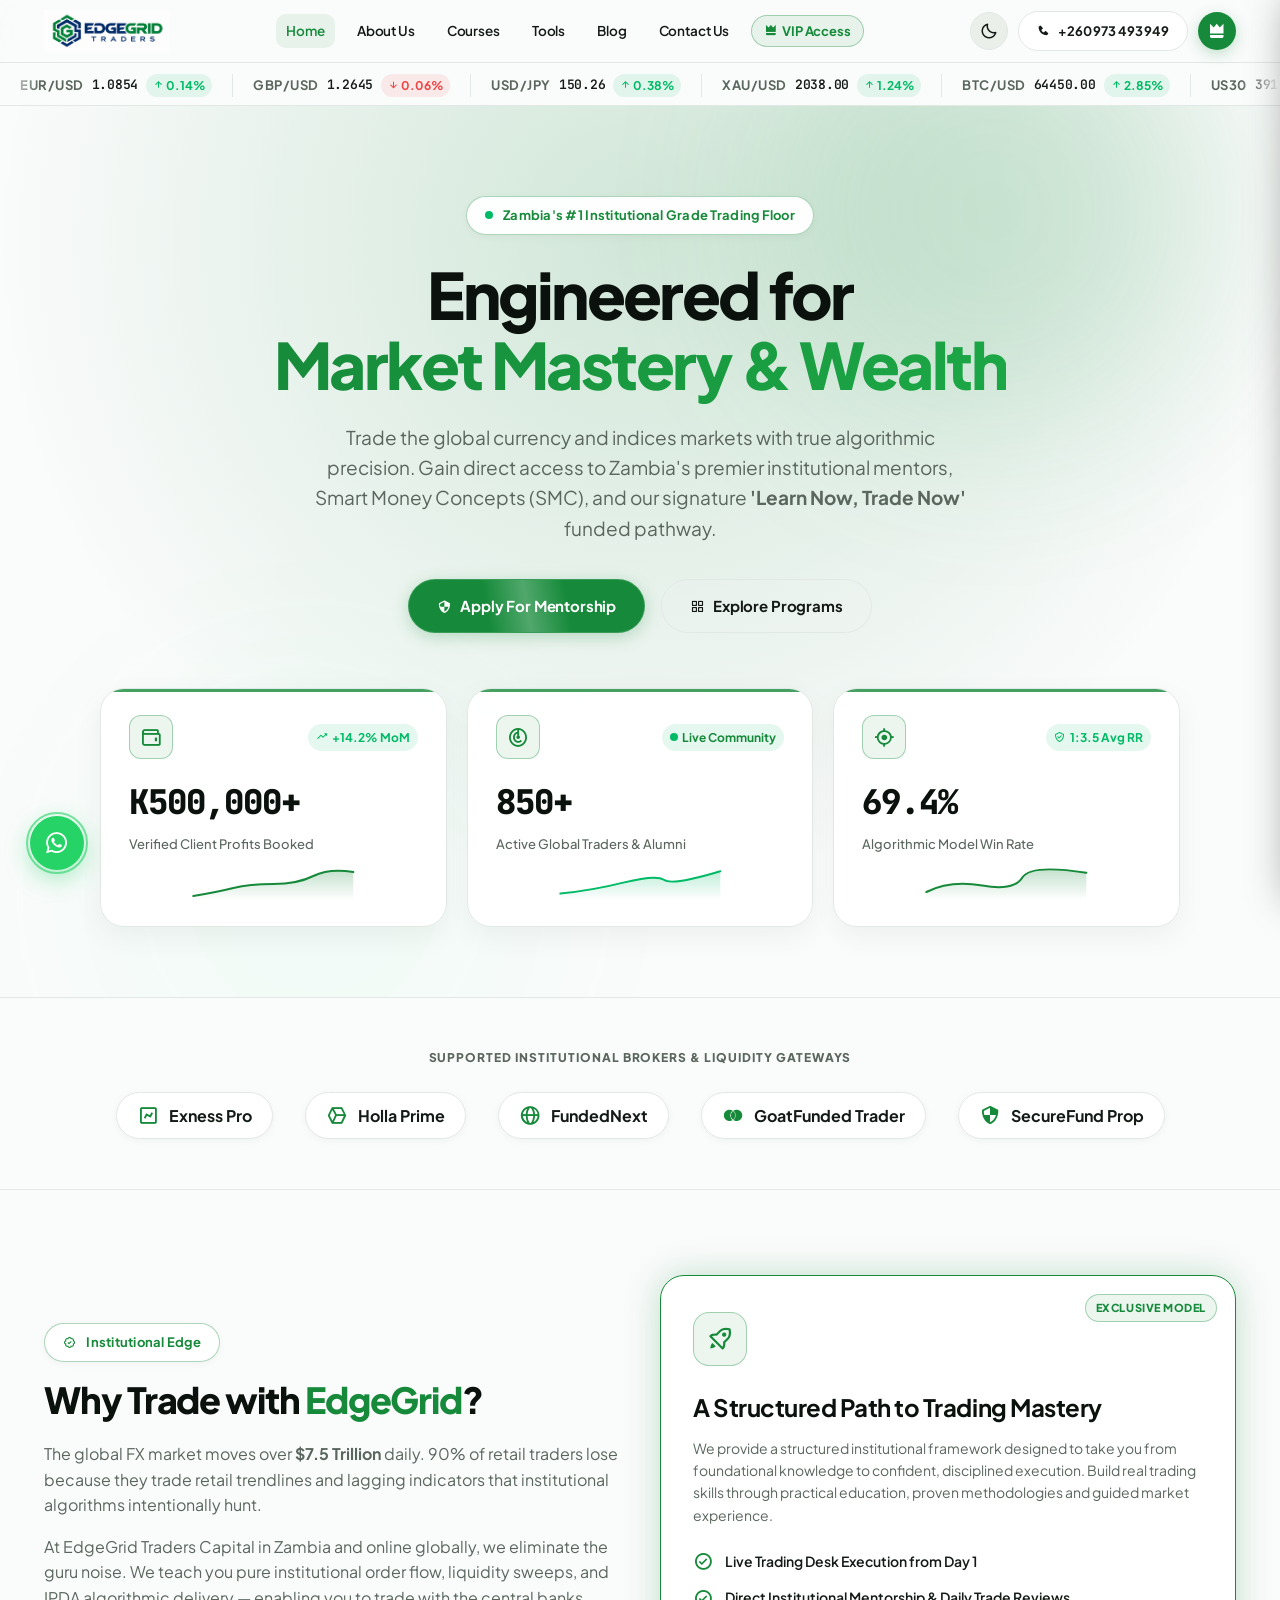
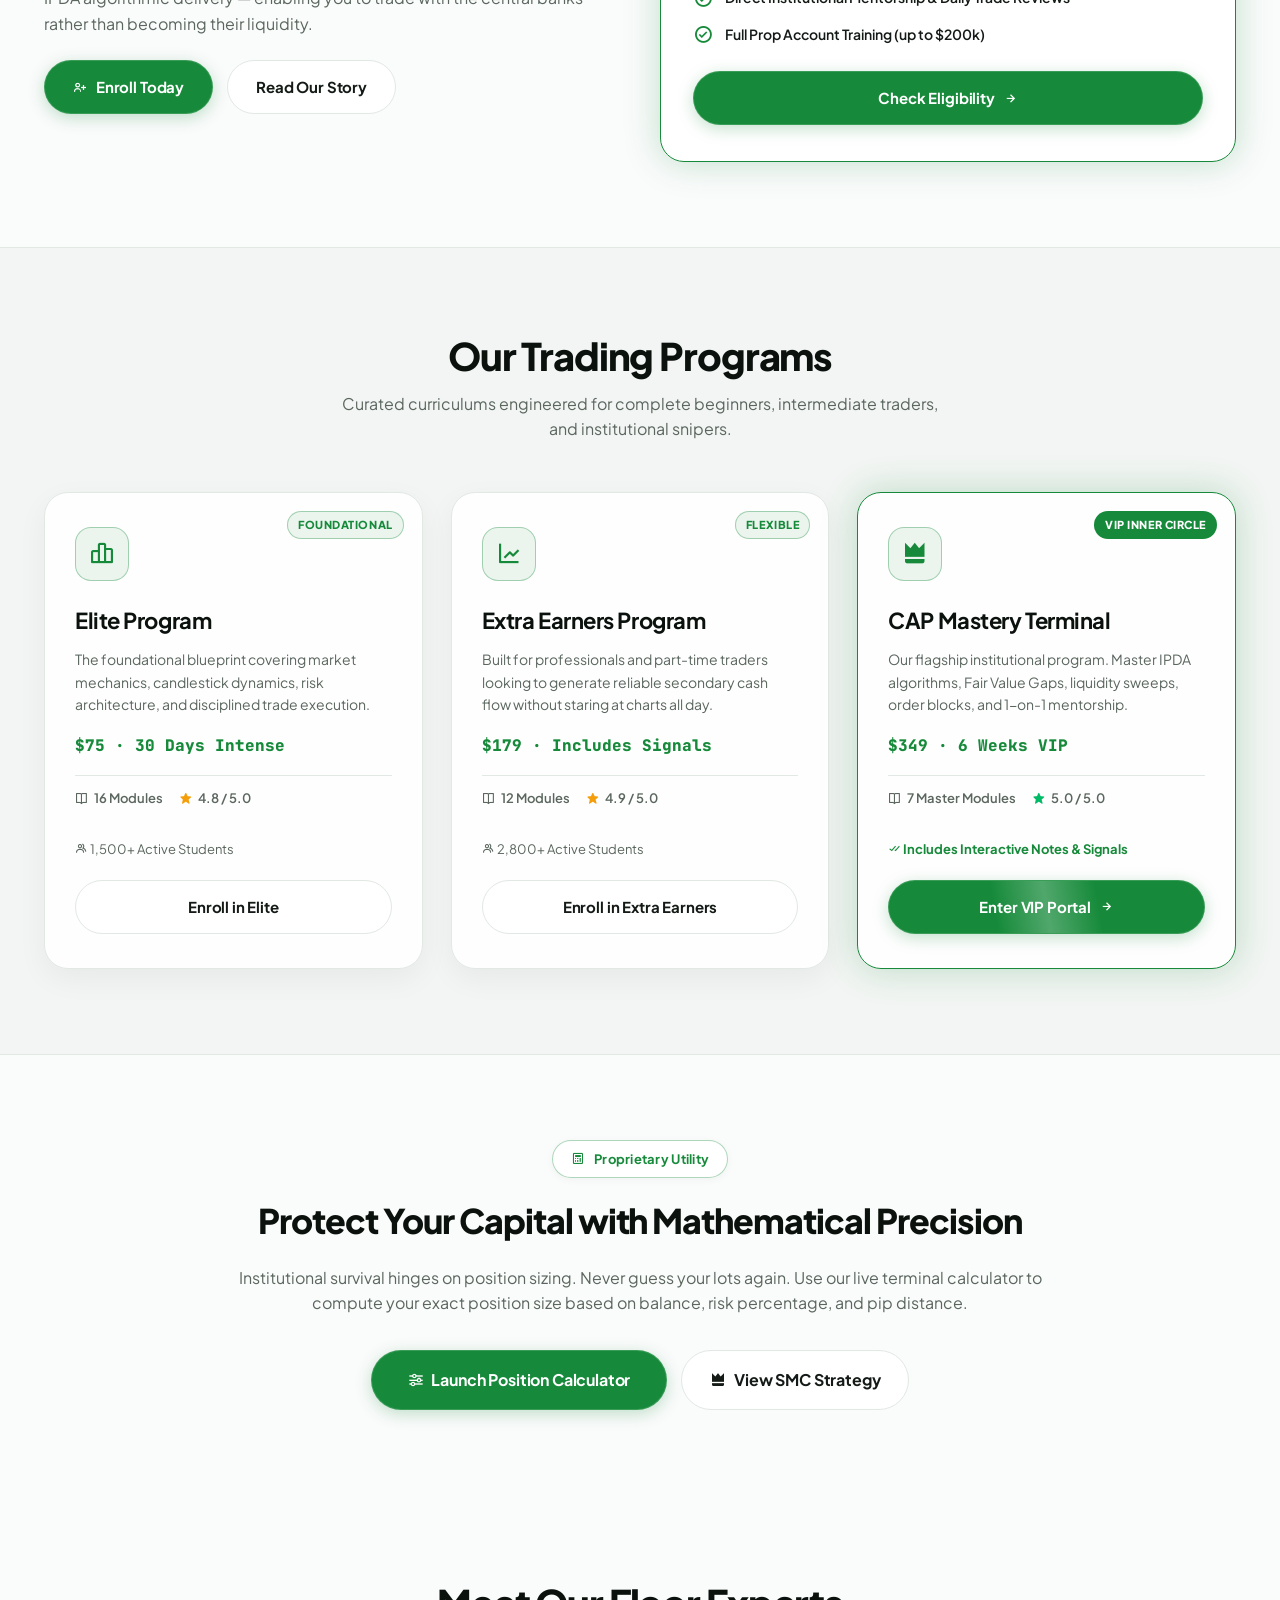
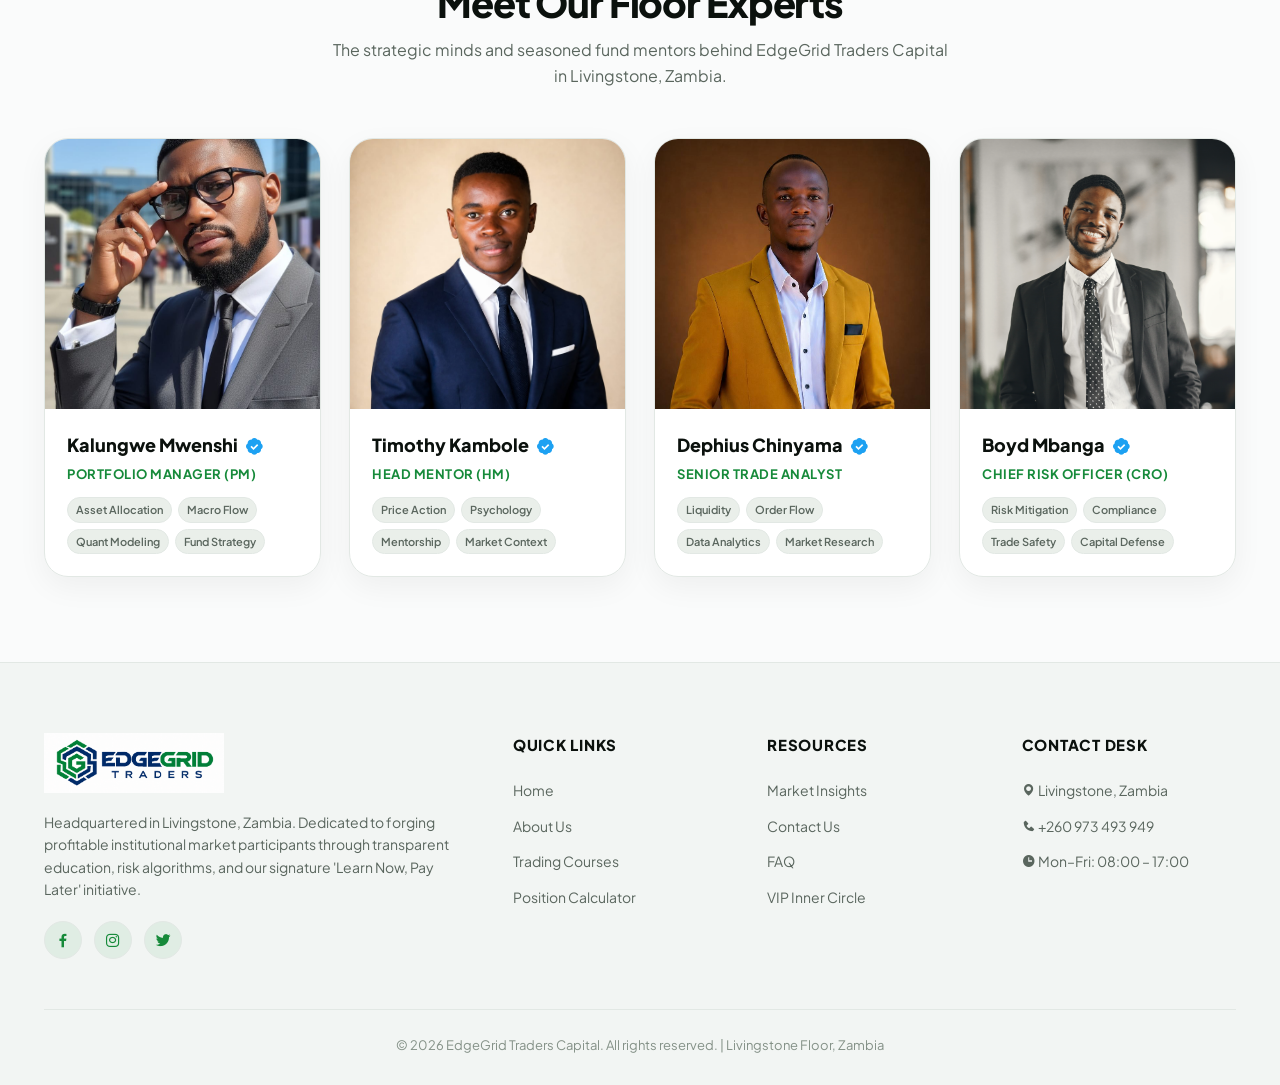
==== index.html @ 6c9494de "Add files via upload" ====
<!DOCTYPE html>
<html lang="en" data-theme="light">

<head>
    <meta charset="UTF-8">
    <meta name="viewport"
        content="width=device-width, initial-scale=1.0, maximum-scale=1.0, user-scalable=no, viewport-fit=cover">
    <meta name="theme-color" content="#ffffff">
    <meta name="apple-mobile-web-app-capable" content="yes">
    <meta name="apple-mobile-web-app-status-bar-style" content="default">
    <title>EdgeGrid Traders Capital | Institutional Trading & Education</title>
    <link rel="stylesheet" href="css/styles.css">
    <!-- Boxicons -->
    <link href='https://unpkg.com/boxicons@2.1.4/css/boxicons.min.css' rel='stylesheet'>
</head>

<body>

    <!-- App Shell Navbar -->
    <nav class="navbar">
        <div class="container">
            <a href="index.html" class="logo">
                <img src="pictures/logo.png" alt="EdgeGrid Traders Capital Logo">
            </a>

            <div class="nav-market-status hide-mobile">
                <span class="pulse-dot"></span> Live Markets Open
            </div>

            <ul class="nav-links">
                <li><a href="index.html" class="active">Home</a></li>
                <li><a href="about.html">About Us</a></li>
                <li><a href="courses.html">Courses</a></li>
                <li><a href="tools.html">Tools</a></li>
                <li><a href="blog.html">Blog</a></li>
                <li><a href="contact.html">Contact Us</a></li>
                <li><a href="VIPmembers.html" class="nav-vip-link"><i class='bx bxs-crown'></i> VIP Access</a></li>
            </ul>

            <div class="nav-right-actions">
                <div id="themeToggle" class="theme-toggle" title="Toggle Theme">
                    <i class='bx bx-moon'></i>
                </div>
                <div class="cta-contact">
                    <a href="tel:+260973493949" class="btn btn-outline" style="padding: 9px 18px; font-size: 13px;">
                        <i class='bx bxs-phone'></i> <span class="hide-mobile">+260 973 493 949</span>
                    </a>
                </div>
                <a href="VIPmembers.html" class="vip-top-btn" title="VIP Inner Circle">
                    <i class='bx bxs-crown'></i>
                </a>
                <button class="mobile-menu-trigger" aria-label="Open Navigation Menu">
                    <i class='bx bx-menu-alt-right'></i>
                </button>
            </div>
        </div>
    </nav>

    <!-- Wall Street Ticker -->
    <div class="ticker-wrap">
        <div class="ticker">
            <div class="ticker__item"><span class="ticker__symbol">EUR/USD</span><span
                    class="ticker__price mono-nums">1.0854</span><span class="ticker__change positive"><i
                        class='bx bx-up-arrow-alt'></i> 0.14%</span></div>
            <div class="ticker__item"><span class="ticker__symbol">GBP/USD</span><span
                    class="ticker__price mono-nums">1.2642</span><span class="ticker__change negative"><i
                        class='bx bx-down-arrow-alt'></i> 0.06%</span></div>
            <div class="ticker__item"><span class="ticker__symbol">USD/JPY</span><span
                    class="ticker__price mono-nums">150.28</span><span class="ticker__change positive"><i
                        class='bx bx-up-arrow-alt'></i> 0.38%</span></div>
            <div class="ticker__item"><span class="ticker__symbol">XAU/USD</span><span
                    class="ticker__price mono-nums">2038.20</span><span class="ticker__change positive"><i
                        class='bx bx-up-arrow-alt'></i> 1.24%</span></div>
            <div class="ticker__item"><span class="ticker__symbol">BTC/USD</span><span
                    class="ticker__price mono-nums">64,450</span><span class="ticker__change positive"><i
                        class='bx bx-up-arrow-alt'></i> 2.85%</span></div>
            <div class="ticker__item"><span class="ticker__symbol">US30</span><span
                    class="ticker__price mono-nums">39,120</span><span class="ticker__change negative"><i
                        class='bx bx-down-arrow-alt'></i> 0.25%</span></div>
            <div class="ticker__item"><span class="ticker__symbol">NAS100</span><span
                    class="ticker__price mono-nums">18,240</span><span class="ticker__change positive"><i
                        class='bx bx-up-arrow-alt'></i> 0.82%</span></div>
        </div>
    </div>

    <!-- Hero Section -->
    <section class="hero">
        <div class="hero-bg-elements">
            <div class="glow-orb gold"></div>
            <div class="glow-orb dark"></div>
        </div>
        <div class="container relative-z">
            <div class="hero-badge fade-up">
                <span class="pulse-dot"></span> Zambia's #1 Institutional Grade Trading Floor
            </div>
            <h1 class="fade-up delay-1">Engineered for<br><span>Market Mastery & Wealth</span></h1>
            <p class="fade-up delay-2">Trade the global currency and indices markets with true algorithmic precision.
                Gain direct access to Zambia's premier institutional mentors, Smart Money Concepts (SMC), and our
                signature <b>'Learn Now, Trade Now'</b> funded pathway.</p>
            <div class="btn-group fade-up delay-3">
                <a href="#" onclick="openEnrollModal(); return false;" class="btn btn-primary btn-glow">
                    <i class='bx bx-shield-quarter'></i> Apply For Mentorship
                </a>
                <a href="courses.html" class="btn btn-outline btn-glass">
                    <i class='bx bx-grid-alt'></i> Explore Programs
                </a>
            </div>

            <!-- Bento-Grid Stats Dashboard (App Feel) -->
            <div class="dashboard-stats fade-up delay-4">
                <!-- Stat Widget 1 -->
                <div class="stat-widget">
                    <div class="stat-header">
                        <div class="stat-icon"><i class='bx bx-wallet'></i></div>
                        <div class="stat-trend"><i class='bx bx-trending-up'></i> +14.2% MoM</div>
                    </div>
                    <h3 class="mono-nums">K500,000+</h3>
                    <p>Verified Client Profits Booked</p>
                    <!-- Mini Sparkline SVG -->
                    <div style="margin-top: 14px; height: 32px;">
                        <svg viewBox="0 0 200 40" style="width: 100%; height: 100%; overflow: visible;">
                            <path d="M 0 35 Q 30 30 50 25 T 100 20 T 150 10 T 200 5" fill="none" stroke="#168A3A"
                                stroke-width="2.5" stroke-linecap="round" />
                            <path d="M 0 35 Q 30 30 50 25 T 100 20 T 150 10 T 200 5 L 200 40 L 0 40 Z"
                                fill="url(#sparkGrad1)" opacity="0.25" />
                            <defs>
                                <linearGradient id="sparkGrad1" x1="0" y1="0" x2="0" y2="1">
                                    <stop offset="0%" stop-color="#168A3A" />
                                    <stop offset="100%" stop-color="#168A3A" stop-opacity="0" />
                                </linearGradient>
                            </defs>
                        </svg>
                    </div>
                </div>

                <!-- Stat Widget 2 -->
                <div class="stat-widget">
                    <div class="stat-header">
                        <div class="stat-icon"><i class='bx bx-radar'></i></div>
                        <div class="stat-trend" style="color: var(--primary-color);"><span class="pulse-dot"></span>
                            Live Community</div>
                    </div>
                    <h3 class="mono-nums">850+</h3>
                    <p>Active Global Traders & Alumni</p>
                    <div style="margin-top: 14px; height: 32px;">
                        <svg viewBox="0 0 200 40" style="width: 100%; height: 100%; overflow: visible;">
                            <path d="M 0 32 Q 40 28 80 18 T 130 15 T 200 4" fill="none" stroke="#00BA66"
                                stroke-width="2.5" stroke-linecap="round" />
                            <path d="M 0 32 Q 40 28 80 18 T 130 15 T 200 4 L 200 40 L 0 40 Z" fill="url(#sparkGrad2)"
                                opacity="0.25" />
                            <defs>
                                <linearGradient id="sparkGrad2" x1="0" y1="0" x2="0" y2="1">
                                    <stop offset="0%" stop-color="#00BA66" />
                                    <stop offset="100%" stop-color="#00BA66" stop-opacity="0" />
                                </linearGradient>
                            </defs>
                        </svg>
                    </div>
                </div>

                <!-- Stat Widget 3 -->
                <div class="stat-widget">
                    <div class="stat-header">
                        <div class="stat-icon"><i class='bx bx-target-lock'></i></div>
                        <div class="stat-trend"><i class='bx bx-check-shield'></i> 1:3.5 Avg RR</div>
                    </div>
                    <h3 class="mono-nums">69.4%</h3>
                    <p>Algorithmic Model Win Rate</p>
                    <div style="margin-top: 14px; height: 32px;">
                        <svg viewBox="0 0 200 40" style="width: 100%; height: 100%; overflow: visible;">
                            <path d="M 0 30 Q 30 15 70 22 T 120 12 T 200 6" fill="none" stroke="#168A3A"
                                stroke-width="2.5" stroke-linecap="round" />
                            <path d="M 0 30 Q 30 15 70 22 T 120 12 T 200 6 L 200 40 L 0 40 Z" fill="url(#sparkGrad1)"
                                opacity="0.25" />
                        </svg>
                    </div>
                </div>
            </div>
        </div>
    </section>

    <!-- Trusted Brokers & Ecosystem Strip -->
    <section
        style="padding: 50px 0; background: var(--bg-main); border-top: 1px solid var(--border-color); border-bottom: 1px solid var(--border-color);">
        <div class="container" style="text-align: center;">
            <div
                style="font-size: 12px; font-weight: 800; color: var(--text-light); text-transform: uppercase; letter-spacing: 0.08em; margin-bottom: 24px;">
                Supported Institutional Brokers & Liquidity Gateways
            </div>
            <div style="display: flex; justify-content: center; align-items: center; gap: 32px; flex-wrap: wrap;">
                <div
                    style="display: flex; align-items: center; gap: 10px; font-size: 16px; font-weight: 700; color: var(--text-main); background: var(--card-bg); padding: 10px 20px; border-radius: var(--radius-pill); border: 1px solid var(--border-color); box-shadow: var(--shadow-sm);">
                    <i class='bx bx-chart' style="font-size: 22px; color: var(--primary-color);"></i> Exness Pro
                </div>
                <div
                    style="display: flex; align-items: center; gap: 10px; font-size: 16px; font-weight: 700; color: var(--text-main); background: var(--card-bg); padding: 10px 20px; border-radius: var(--radius-pill); border: 1px solid var(--border-color); box-shadow: var(--shadow-sm);">
                    <i class='bx bx-cube-alt' style="font-size: 22px; color: var(--primary-color);"></i> Holla Prime
                </div>
                <div
                    style="display: flex; align-items: center; gap: 10px; font-size: 16px; font-weight: 700; color: var(--text-main); background: var(--card-bg); padding: 10px 20px; border-radius: var(--radius-pill); border: 1px solid var(--border-color); box-shadow: var(--shadow-sm);">
                    <i class='bx bx-globe' style="font-size: 22px; color: var(--primary-color);"></i> FundedNext
                </div>
                <div
                    style="display: flex; align-items: center; gap: 10px; font-size: 16px; font-weight: 700; color: var(--text-main); background: var(--card-bg); padding: 10px 20px; border-radius: var(--radius-pill); border: 1px solid var(--border-color); box-shadow: var(--shadow-sm);">
                    <i class='bx bxl-mastercard' style="font-size: 22px; color: var(--primary-color);"></i> GoatFunded
                    Trader
                </div>
                <div
                    style="display: flex; align-items: center; gap: 10px; font-size: 16px; font-weight: 700; color: var(--text-main); background: var(--card-bg); padding: 10px 20px; border-radius: var(--radius-pill); border: 1px solid var(--border-color); box-shadow: var(--shadow-sm);">
                    <i class='bx bx-shield-quarter' style="font-size: 22px; color: var(--primary-color);"></i>
                    SecureFund Prop
                </div>
            </div>
        </div>
    </section>

    <!-- Value Proposition Section -->
    <section style="padding: 85px 0; background: var(--bg-main);">
        <div class="container"
            style="display: grid; grid-template-columns: repeat(auto-fit, minmax(320px, 1fr)); gap: 40px; align-items: center;">
            <div>
                <div class="hero-badge" style="margin-bottom: 16px;">
                    <i class='bx bx-badge-check'></i> Institutional Edge
                </div>
                <h2
                    style="font-size: 36px; font-weight: 800; color: var(--secondary-color); margin-bottom: 20px; letter-spacing: -0.03em; line-height: 1.2;">
                    Why Trade with <span style="color: var(--primary-color);">EdgeGrid</span>?
                </h2>
                <p style="color: var(--text-light); margin-bottom: 16px; font-size: 16px;">
                    The global FX market moves over <b>$7.5 Trillion</b> daily. 90% of retail traders lose because they
                    trade retail trendlines and lagging indicators that institutional algorithms intentionally hunt.
                </p>
                <p style="color: var(--text-light); margin-bottom: 24px; font-size: 16px;">
                    At EdgeGrid Traders Capital in Zambia and online globally, we eliminate the guru noise. We
                    teach you pure institutional order flow, liquidity sweeps, and IPDA algorithmic delivery — enabling
                    you to trade with the central banks rather than becoming their liquidity.
                </p>
                <div style="display: flex; gap: 14px; flex-wrap: wrap;">
                    <a href="#" onclick="openEnrollModal(); return false;" class="btn btn-primary">
                        <i class='bx bx-user-plus'></i> Enroll Today
                    </a>
                    <a href="about.html" class="btn btn-outline">
                        Read Our Story
                    </a>
                </div>
            </div>

            <!-- Card: Learn Now Pay Later -->
            <div class="card featured" style="padding: 36px 32px;">
                <div class="card-badge-top">Exclusive Model</div>
                <div class="card-icon"><i class='bx bx-rocket'></i></div>
                <h3 style="font-size: 24px;">A Structured Path to Trading Mastery</h3>
                <p style="margin-bottom: 24px;">
                    We provide a structured institutional framework designed to take you from foundational knowledge to
                    confident, disciplined execution. Build real trading skills through practical education, proven
                    methodologies and guided market experience.
                </p>
                <div style="display: flex; flex-direction: column; gap: 14px; margin-bottom: 26px;">
                    <div style="display: flex; align-items: center; gap: 12px; font-weight: 600; font-size: 14px;">
                        <i class='bx bx-check-circle' style="color: var(--primary-color); font-size: 20px;"></i>
                        <span>Live Trading Desk Execution from Day 1</span>
                    </div>
                    <div style="display: flex; align-items: center; gap: 12px; font-weight: 600; font-size: 14px;">
                        <i class='bx bx-check-circle' style="color: var(--primary-color); font-size: 20px;"></i>
                        <span>Direct Institutional Mentorship & Daily Trade Reviews</span>
                    </div>
                    <div style="display: flex; align-items: center; gap: 12px; font-weight: 600; font-size: 14px;">
                        <i class='bx bx-check-circle' style="color: var(--primary-color); font-size: 20px;"></i>
                        <span>Full Prop Account Training (up to $200k)</span>
                    </div>
                </div>
                <a href="#" onclick="openEnrollModal('Learn Now Pay Later'); return false;" class="btn btn-primary"
                    style="width: 100%;">
                    Check Eligibility <i class='bx bx-right-arrow-alt'></i>
                </a>
            </div>
        </div>
    </section>

    <!-- Top Trading Programs Section -->
    <section class="courses-section">
        <div class="container">
            <div class="section-title">
                <h2>Our Trading Programs</h2>
                <p>Curated curriculums engineered for complete beginners, intermediate traders, and institutional
                    snipers.</p>
            </div>

            <div class="course-grid">
                <!-- Course 1 -->
                <div class="card">
                    <div class="card-badge-top">Foundational</div>
                    <div class="card-icon"><i class='bx bx-bar-chart-alt-2'></i></div>
                    <h3>Elite Program</h3>
                    <p>The foundational blueprint covering market mechanics, candlestick dynamics, risk architecture,
                        and disciplined trade execution.</p>
                    <div class="course-price">$75 · 30 Days Intense</div>
                    <div class="card-meta">
                        <span><i class='bx bx-book-open'></i> 16 Modules</span>
                        <span><i class='bx bxs-star' style="color: #F59E0B;"></i> 4.8 / 5.0</span>
                    </div>
                    <div style="font-size: 13px; color: var(--text-light); margin-bottom: 20px;">
                        <i class='bx bx-group'></i> 1,500+ Active Students
                    </div>
                    <a href="#" onclick="openEnrollModal('Elite Program'); return false;" class="btn btn-outline"
                        style="width: 100%;">
                        Enroll in Elite
                    </a>
                </div>

                <!-- Course 2 -->
                <div class="card">
                    <div class="card-badge-top">Flexible</div>
                    <div class="card-icon"><i class='bx bx-line-chart'></i></div>
                    <h3>Extra Earners Program</h3>
                    <p>Built for professionals and part-time traders looking to generate reliable secondary cash flow
                        without staring at charts all day.</p>
                    <div class="course-price">$179 · Includes Signals</div>
                    <div class="card-meta">
                        <span><i class='bx bx-book-open'></i> 12 Modules</span>
                        <span><i class='bx bxs-star' style="color: #F59E0B;"></i> 4.9 / 5.0</span>
                    </div>
                    <div style="font-size: 13px; color: var(--text-light); margin-bottom: 20px;">
                        <i class='bx bx-group'></i> 2,800+ Active Students
                    </div>
                    <a href="#" onclick="openEnrollModal('Extra Earners'); return false;" class="btn btn-outline"
                        style="width: 100%;">
                        Enroll in Extra Earners
                    </a>
                </div>

                <!-- Course 3 (VIP Flagship) -->
                <div class="card featured">
                    <div class="card-badge-top" style="background: var(--primary-color); color: #fff;">VIP Inner Circle
                    </div>
                    <div class="card-icon"><i class='bx bxs-crown'></i></div>
                    <h3>CAP Mastery Terminal</h3>
                    <p>Our flagship institutional program. Master IPDA algorithms, Fair Value Gaps, liquidity sweeps,
                        order blocks, and 1-on-1 mentorship.</p>
                    <div class="course-price">$349 · 6 Weeks VIP</div>
                    <div class="card-meta">
                        <span><i class='bx bx-book-open'></i> 7 Master Modules</span>
                        <span><i class='bx bxs-star' style="color: #00BA66;"></i> 5.0 / 5.0</span>
                    </div>
                    <div style="font-size: 13px; color: var(--primary-color); font-weight: 700; margin-bottom: 20px;">
                        <i class='bx bx-check-double'></i> Includes Interactive Notes & Signals
                    </div>
                    <a href="VIPmembers.html" class="btn btn-primary btn-glow" style="width: 100%;">
                        Enter VIP Portal <i class='bx bx-right-arrow-alt'></i>
                    </a>
                </div>
            </div>
        </div>
    </section>

    <!-- Interactive Terminal Teaser -->
    <section style="padding: 85px 0; background: var(--bg-main);">
        <div class="container" style="max-width: 900px; text-align: center;">
            <div class="hero-badge" style="margin-bottom: 16px;">
                <i class='bx bx-calculator'></i> Proprietary Utility
            </div>
            <h2
                style="font-size: 34px; font-weight: 800; color: var(--secondary-color); margin-bottom: 16px; letter-spacing: -0.03em;">
                Protect Your Capital with Mathematical Precision
            </h2>
            <p style="color: var(--text-light); font-size: 16px; margin-bottom: 34px;">
                Institutional survival hinges on position sizing. Never guess your lots again. Use our live terminal
                calculator to compute your exact position size based on balance, risk percentage, and pip distance.
            </p>
            <div style="display: flex; justify-content: center; gap: 14px; flex-wrap: wrap;">
                <a href="tools.html" class="btn btn-primary" style="padding: 16px 36px; font-size: 16px;">
                    <i class='bx bx-slider-alt'></i> Launch Position Calculator
                </a>
                <a href="VIPmembers.html" class="btn btn-outline" style="padding: 16px 28px; font-size: 16px;">
                    <i class='bx bxs-crown'></i> View SMC Strategy
                </a>
            </div>
        </div>
    </section>

    <!-- Institutional Trading Desk Team -->
    <section class="team-section">
        <div class="container">
            <div class="section-title">
                <h2>Meet Our Floor Experts</h2>
                <p>The strategic minds and seasoned fund mentors behind EdgeGrid Traders Capital in Livingstone, Zambia.
                </p>
            </div>
            <div class="team-grid">
                <!-- Member 1 -->
                <div class="team-card">
                    <div class="team-image">
                        <img src="pictures/me.jpeg" alt="Kalungwe Mwenshi">
                    </div>
                    <div class="team-info">
                        <h3>Kalungwe Mwenshi <i class='bx bxs-badge-check'
                                style='color: #1DA1F2; font-size: 20px; margin-left: 6px;'
                                title="Verified Desk Expert"></i></h3>
                        <p class="designation">Portfolio Manager (PM)</p>
                        <div class="expertise-tags">
                            <span>Asset Allocation</span>
                            <span>Macro Flow</span>
                            <span>Quant Modeling</span>
                            <span>Fund Strategy</span>
                        </div>
                    </div>
                </div>

                <!-- Member 2 -->
                <div class="team-card">
                    <div class="team-image">
                        <img src="pictures/tim.jpeg" alt="Timothy Kambole">
                    </div>
                    <div class="team-info">
                        <h3>Timothy Kambole <i class='bx bxs-badge-check'
                                style='color: #1DA1F2; font-size: 20px; margin-left: 6px;'
                                title="Verified Desk Expert"></i></h3>
                        <p class="designation">Head Mentor (HM)</p>
                        <div class="expertise-tags">
                            <span>Price Action</span>
                            <span>Psychology</span>
                            <span>Mentorship</span>
                            <span>Market Context</span>
                        </div>
                    </div>
                </div>

                <!-- Member 3 -->
                <div class="team-card">
                    <div class="team-image">
                        <img src="pictures/de.jpeg" alt="Dephius Chinyama">
                    </div>
                    <div class="team-info">
                        <h3>Dephius Chinyama <i class='bx bxs-badge-check'
                                style='color: #1DA1F2; font-size: 20px; margin-left: 6px;'
                                title="Verified Desk Expert"></i></h3>
                        <p class="designation">Senior Trade Analyst</p>
                        <div class="expertise-tags">
                            <span>Liquidity</span>
                            <span>Order Flow</span>
                            <span>Data Analytics</span>
                            <span>Market Research</span>
                        </div>
                    </div>
                </div>

                <!-- Member 4 -->
                <div class="team-card">
                    <div class="team-image">
                        <img src="pictures/nu.png" alt="Boyd Mbanga">
                    </div>
                    <div class="team-info">
                        <h3>Boyd Mbanga <i class='bx bxs-badge-check'
                                style='color: #1DA1F2; font-size: 20px; margin-left: 6px;'
                                title="Verified Desk Expert"></i></h3>
                        <p class="designation">Chief Risk Officer (CRO)</p>
                        <div class="expertise-tags">
                            <span>Risk Mitigation</span>
                            <span>Compliance</span>
                            <span>Trade Safety</span>
                            <span>Capital Defense</span>
                        </div>
                    </div>
                </div>
            </div>
        </div>
    </section>

    <!-- Footer -->
    <footer>
        <div class="container">
            <div class="footer-grid">
                <div class="footer-col">
                    <img src="pictures/logo.png" alt="EdgeGrid Traders Logo" style="height: 60px; margin-bottom: 18px;">
                    <p style="font-size: 14px; line-height: 1.6; color: var(--text-light); margin-bottom: 20px;">
                        Headquartered in Livingstone, Zambia. Dedicated to forging profitable institutional market
                        participants through transparent education, risk algorithms, and our signature 'Learn Now, Pay
                        Later' initiative.
                    </p>
                    <div style="display: flex; gap: 12px;">
                        <a href="#"
                            style="background: var(--primary-light); color: var(--primary-color); display: flex; width: 38px; height: 38px; border-radius: 50%; align-items: center; justify-content: center; font-size: 18px; border: 1px solid var(--border-color);"><i
                                class='bx bxl-facebook'></i></a>
                        <a href="#"
                            style="background: var(--primary-light); color: var(--primary-color); display: flex; width: 38px; height: 38px; border-radius: 50%; align-items: center; justify-content: center; font-size: 18px; border: 1px solid var(--border-color);"><i
                                class='bx bxl-instagram'></i></a>
                        <a href="#"
                            style="background: var(--primary-light); color: var(--primary-color); display: flex; width: 38px; height: 38px; border-radius: 50%; align-items: center; justify-content: center; font-size: 18px; border: 1px solid var(--border-color);"><i
                                class='bx bxl-twitter'></i></a>
                    </div>
                </div>
                <div class="footer-col">
                    <h4>Quick Links</h4>
                    <ul>
                        <li><a href="index.html">Home</a></li>
                        <li><a href="about.html">About Us</a></li>
                        <li><a href="courses.html">Trading Courses</a></li>
                        <li><a href="tools.html">Position Calculator</a></li>
                    </ul>
                </div>
                <div class="footer-col">
                    <h4>Resources</h4>
                    <ul>
                        <li><a href="blog.html">Market Insights</a></li>
                        <li><a href="contact.html">Contact Us</a></li>
                        <li><a href="faq.html">FAQ</a></li>
                        <li><a href="VIPmembers.html">VIP Inner Circle</a></li>
                    </ul>
                </div>
                <div class="footer-col">
                    <h4>Contact Desk</h4>
                    <ul>
                        <li><span style="color: var(--text-light); font-size: 14px;"><i class='bx bxs-map'></i>
                                Livingstone, Zambia</span></li>
                        <li><span style="color: var(--text-light); font-size: 14px;"><i class='bx bxs-phone'></i> +260
                                973 493 949</span></li>
                        <li><span style="color: var(--text-light); font-size: 14px;"><i class='bx bxs-time'></i>
                                Mon–Fri: 08:00 – 17:00</span></li>
                    </ul>
                </div>
            </div>
            <div class="footer-bottom">
                &copy; <span id="year"></span> EdgeGrid Traders Capital. All rights reserved. | Livingstone Floor,
                Zambia
            </div>
        </div>
    </footer>

    <!-- Mobile Slide-Out App Drawer -->
    <div class="drawer-overlay"></div>
    <div class="mobile-app-drawer">
        <div class="drawer-header">
            <div style="display: flex; align-items: center; gap: 10px;">
                <img src="pictures/logo.png" alt="EdgeGrid Logo" style="height: 36px;">
            </div>
            <div class="drawer-close"><i class='bx bx-x'></i></div>
        </div>
        <div style="padding: 16px 20px 0 20px;">
            <div
                style="background: var(--bg-gray); padding: 12px 14px; border-radius: 12px; display: flex; align-items: center; justify-content: space-between; border: 1px solid var(--border-color);">
                <div>
                    <div
                        style="font-size: 11px; font-weight: 700; color: var(--text-light); text-transform: uppercase;">
                        Trading Floor</div>
                    <div style="font-size: 13px; font-weight: 800; color: var(--secondary-color);">Livingstone HQ • Pro
                    </div>
                </div>
                <span class="nav-market-status" style="font-size: 10px; padding: 2px 8px;"><span
                        class="pulse-dot"></span> Live</span>
            </div>
        </div>
        <div class="drawer-menu-list">
            <a href="index.html" class="drawer-item active">
                <div class="drawer-item-left"><i class='bx bxs-home-alt-2'></i> <span>Home</span></div>
                <i class='bx bx-chevron-right' style="color: var(--text-light); font-size: 16px;"></i>
            </a>
            <a href="courses.html#free-beginner-class" class="drawer-item"
                style="background: var(--primary-light); border: 1px solid var(--border-glow); border-radius: 12px; margin: 4px 0;">
                <div class="drawer-item-left"><i class='bx bxs-gift' style="color: var(--primary-color);"></i> <span
                        style="color: var(--primary-color); font-weight: 700;">Free Beginner Class</span></div>
                <span
                    style="font-size: 10px; font-weight: 800; background: var(--primary-color); color: #fff; padding: 2px 8px; border-radius: 9999px;">FREE
                    (3 Modules)</span>
            </a>
            <a href="courses.html" class="drawer-item">
                <div class="drawer-item-left"><i class='bx bxs-graduation'></i> <span>Courses & Programs</span></div>
                <span
                    style="font-size: 10px; font-weight: 800; background: var(--primary-light); color: var(--primary-color); padding: 2px 6px; border-radius: 9999px;">3
                    Active</span>
            </a>
            <a href="tools.html" class="drawer-item">
                <div class="drawer-item-left"><i class='bx bxs-calculator'></i> <span>Position Calculator</span></div>
                <i class='bx bx-chevron-right' style="color: var(--text-light); font-size: 16px;"></i>
            </a>
            <a href="VIPmembers.html" class="drawer-item" style="color: var(--primary-color); font-weight: 700;">
                <div class="drawer-item-left"><i class='bx bxs-crown'></i> <span>VIP Inner Circle</span></div>
                <span
                    style="font-size: 10px; font-weight: 800; background: var(--primary-color); color: #fff; padding: 2px 6px; border-radius: 9999px;">PRO</span>
            </a>
            <a href="about.html" class="drawer-item">
                <div class="drawer-item-left"><i class='bx bxs-info-circle'></i> <span>About Us</span></div>
                <i class='bx bx-chevron-right' style="color: var(--text-light); font-size: 16px;"></i>
            </a>
            <a href="blog.html" class="drawer-item">
                <div class="drawer-item-left"><i class='bx bxs-news'></i> <span>Market Blog</span></div>
                <i class='bx bx-chevron-right' style="color: var(--text-light); font-size: 16px;"></i>
            </a>
            <a href="faq.html" class="drawer-item">
                <div class="drawer-item-left"><i class='bx bxs-help-circle'></i> <span>FAQ</span></div>
                <i class='bx bx-chevron-right' style="color: var(--text-light); font-size: 16px;"></i>
            </a>
            <a href="contact.html" class="drawer-item">
                <div class="drawer-item-left"><i class='bx bxs-envelope'></i> <span>Contact Desk</span></div>
                <i class='bx bx-chevron-right' style="color: var(--text-light); font-size: 16px;"></i>
            </a>
        </div>
        <div class="drawer-footer">
            <button onclick="openEnrollModal(); closeMobileDrawer();" class="btn btn-primary"
                style="width: 100%; margin-bottom: 12px; font-size: 14px;">
                <i class='bx bx-edit'></i> Enroll Today
            </button>
            <a href="tel:+260973493949" class="btn btn-outline" style="width: 100%; font-size: 14px; display: flex;">
                <i class='bx bxs-phone'></i> Call Trading Desk
            </a>
        </div>
    </div>

    <!-- Mobile Bottom Navigation (Native App Feel) -->
    <div class="mobile-bottom-nav">
        <a href="index.html" class="active">
            <i class='bx bxs-home-alt-2'></i>
            <span>Home</span>
        </a>
        <a href="courses.html">
            <i class='bx bxs-graduation'></i>
            <span>Courses</span>
        </a>
        <a href="tools.html">
            <i class='bx bxs-calculator'></i>
            <span>Tools</span>
        </a>
        <a href="VIPmembers.html" class="vip-nav-tab">
            <i class='bx bxs-crown'></i>
            <span>VIP</span>
        </a>
        <a href="contact.html">
            <i class='bx bxs-chat'></i>
            <span>Contact</span>
        </a>
    </div>

    <!-- WhatsApp Floating Concierge -->
    <div class="whatsapp-container">
        <div id="waPopup" class="wa-popup">
            <div class="wa-header">
                <div style="display: flex; align-items: center; gap: 8px;">
                    <i class='bx bxl-whatsapp' style="font-size: 22px;"></i>
                    <h4 style="margin: 0; font-size: 14px;">EdgeGrid Concierge</h4>
                </div>
                <i class='bx bx-x' style="font-size: 20px; cursor: pointer;" onclick="toggleWAPopup()"></i>
            </div>
            <div class="wa-body">
                <div class="wa-message-received">
                    Welcome to EdgeGrid Traders Capital. How may our floor analysts assist your trading journey today?
                </div>
            </div>
            <div class="wa-footer">
                <input type="text" id="waMessageInput" placeholder="Type a message..."
                    onkeypress="if(event.key === 'Enter') sendWAMessage()">
                <button onclick="sendWAMessage()" aria-label="Send WhatsApp message"><i
                        class='bx bxs-send'></i></button>
            </div>
        </div>
        <div class="whatsapp-float" onclick="toggleWAPopup()" title="Chat on WhatsApp">
            <div class="wa-waves"></div>
            <i class='bx bxl-whatsapp'></i>
        </div>
    </div>

    <!-- Enrollment Bottom Sheet Modal -->
    <div id="enrollModal" class="enroll-modal">
        <div class="enroll-modal-content">
            <div class="enroll-modal-header">
                <h3>Start Your Trading Journey</h3>
                <i class='bx bx-x' onclick="closeEnrollModal()"></i>
            </div>
            <div class="enroll-modal-body">
                <div class="form-group">
                    <label>Full Name</label>
                    <input type="text" id="enrolName" placeholder="e.g. Kalungwe Mwenshi">
                </div>
                <div class="form-group">
                    <label>Country / City</label>
                    <input type="text" id="enrolCountry" placeholder="e.g. Zambia, Livingstone">
                </div>
                <div class="form-group">
                    <label>Trading Experience</label>
                    <select id="enrolExperience">
                        <option value="Complete Beginner">Complete Beginner</option>
                        <option value="Less than 1 year">Less than 1 year</option>
                        <option value="1-3 years">1-3 years</option>
                        <option value="3+ years (Funded Seeker)">3+ years (Funded Seeker)</option>
                    </select>
                </div>
                <div class="form-group">
                    <label>Preferred Learning Track</label>
                    <select id="enrolFunds">
                        <option value="Learn Now, Pay Later Program">Learn Now, Pay Later Program</option>
                        <option value="Elite 30-Day Training ($75)">Elite 30-Day Training ($75)</option>
                        <option value="Extra Earners ($179)">Extra Earners ($179)</option>
                        <option value="VIP CAP Mastery ($349)">VIP CAP Mastery ($349)</option>
                    </select>
                </div>
                <button class="btn btn-primary" style="width: 100%; margin-top: 10px;" onclick="submitEnrollment()">
                    Submit Application <i class='bx bx-paper-plane'></i>
                </button>
            </div>
        </div>
    </div>

    <script src="js/main.js"></script>
</body>

</html>
---- css/styles.css ----
/* ==========================================================================
   EDGEGRID TRADERS CAPITAL | BILLION-DOLLAR FINTECH DESIGN SYSTEM
   Brand Color: #168A3A | Native Mobile App Feel | High-Frequency Trading Terminal
   ========================================================================== */

@import url('https://fonts.googleapis.com/css2?family=Plus+Jakarta+Sans:ital,wght@0,300;0,400;0,500;0,600;0,700;0,800;1,400;1,600&family=JetBrains+Mono:wght@400;500;600;700&display=swap');

/* --- Root Variables (Light Theme: Alabaster & Diamond) --- */
:root {
  --primary-color: #168A3A;
  --primary-hover: #127130;
  --primary-glow: rgba(22, 138, 58, 0.25);
  --primary-light: rgba(22, 138, 58, 0.08);
  --accent-emerald: #00BA66;
  --accent-cyan: #00D4FF;
  --accent-amber: #F59E0B;
  --accent-rose: #EF4444;

  --secondary-color: #0B110D;
  --text-main: #141A16;
  --text-light: #5A665E;
  --text-muted: #849187;

  --bg-main: #FAFBFB;
  --bg-light: #F2F5F3;
  --bg-gray: #EAEFEA;
  --card-bg: rgba(255, 255, 255, 0.95);
  --card-bg-subtle: #F8FAF9;
  --nav-bg: rgba(250, 251, 251, 0.85);
  --modal-bg: rgba(255, 255, 255, 0.98);

  --gold-gradient: linear-gradient(135deg, #168A3A 0%, #1ca846 100%);
  --vip-gold: #168A3A;

  --border-color: #E2E8E4;
  --border-subtle: rgba(0, 0, 0, 0.06);
  --border-glow: rgba(22, 138, 58, 0.35);

  --shadow-sm: 0 2px 8px rgba(0, 0, 0, 0.04);
  --shadow: 0 10px 30px rgba(0, 0, 0, 0.05);
  --shadow-lg: 0 24px 60px rgba(22, 138, 58, 0.1);
  --shadow-glow: 0 0 35px rgba(22, 138, 58, 0.25);

  --font-sans: 'Plus Jakarta Sans', -apple-system, BlinkMacSystemFont, sans-serif;
  --font-mono: 'JetBrains Mono', monospace;
  --radius-sm: 10px;
  --radius-md: 16px;
  --radius-lg: 24px;
  --radius-xl: 32px;
  --radius-pill: 9999px;

  --app-bar-bg: rgba(255, 255, 255, 0.94);
  --app-bar-border: rgba(0, 0, 0, 0.06);
  --bottom-nav-height: 68px;
}

/* --- Dark Theme: Luxury Obsidian Slate & Emerald Pulse --- */
[data-theme="dark"] {
  --primary-color: #168A3A;
  --primary-hover: #1ca846;
  --primary-glow: rgba(22, 138, 58, 0.4);
  --primary-light: rgba(22, 138, 58, 0.12);
  --accent-emerald: #00FF88;
  --accent-cyan: #38BDF8;
  --accent-amber: #FBBF24;
  --accent-rose: #F87171;

  --secondary-color: #FFFFFF;
  --text-main: #F4F7F5;
  --text-light: #9AA79E;
  --text-muted: #67756B;

  --bg-main: #060806;
  --bg-light: #0B0F0C;
  --bg-gray: #121814;
  --card-bg: rgba(13, 18, 14, 0.85);
  --card-bg-subtle: #0E130F;
  --nav-bg: rgba(6, 8, 6, 0.88);
  --modal-bg: rgba(11, 15, 12, 0.98);

  --gold-gradient: linear-gradient(135deg, #168A3A 0%, #00ff88 100%);
  --vip-gold: #168A3A;

  --border-color: rgba(255, 255, 255, 0.08);
  --border-subtle: rgba(255, 255, 255, 0.04);
  --border-glow: rgba(22, 138, 58, 0.45);

  --shadow-sm: 0 4px 12px rgba(0, 0, 0, 0.4);
  --shadow: 0 16px 40px rgba(0, 0, 0, 0.6);
  --shadow-lg: 0 30px 70px rgba(0, 0, 0, 0.8);
  --shadow-glow: 0 0 45px rgba(22, 138, 58, 0.35);

  --app-bar-bg: rgba(8, 11, 9, 0.92);
  --app-bar-border: rgba(255, 255, 255, 0.08);
}

/* --- Global Reset & App Fundamentals --- */
*, *::before, *::after {
  margin: 0;
  padding: 0;
  box-sizing: border-box;
  -webkit-tap-highlight-color: transparent;
}

html {
  scroll-behavior: smooth;
  font-size: 16px;
  -webkit-text-size-adjust: 100%;
}

body {
  background-color: var(--bg-main);
  color: var(--text-main);
  font-family: var(--font-sans);
  line-height: 1.6;
  overflow-x: hidden;
  position: relative;
  min-height: 100vh;
  -webkit-font-smoothing: antialiased;
  -moz-osx-font-smoothing: grayscale;
  transition: background-color 0.3s cubic-bezier(0.4, 0, 0.2, 1), color 0.3s cubic-bezier(0.4, 0, 0.2, 1);
}

/* Monospace Figures for Financial Accuracy */
.mono-nums, .ticker__price, .stat-widget h3, .calc-result-val {
  font-family: var(--font-mono);
  font-variant-numeric: tabular-nums;
  letter-spacing: -0.02em;
}

a {
  text-decoration: none;
  color: inherit;
  transition: all 0.25s ease;
}

ul {
  list-style: none;
}

img {
  max-width: 100%;
  height: auto;
  display: block;
}

/* --- Base Layout --- */
.container {
  max-width: 1240px;
  margin: 0 auto;
  padding: 0 24px;
}

.relative-z {
  position: relative;
  z-index: 2;
}

/* --- Section Title Utility --- */
.section-title {
  text-align: center;
  margin-bottom: 50px;
}

.section-title h2 {
  font-size: 38px;
  font-weight: 800;
  letter-spacing: -0.03em;
  color: var(--secondary-color);
  margin-bottom: 12px;
  line-height: 1.2;
}

.section-title p {
  color: var(--text-light);
  max-width: 620px;
  margin: 0 auto;
  font-size: 16px;
  line-height: 1.6;
}

/* ==========================================================================
   NAVIGATION & APP TOP-BAR
   ========================================================================== */
.navbar {
  background-color: var(--nav-bg);
  backdrop-filter: blur(20px);
  -webkit-backdrop-filter: blur(20px);
  border-bottom: 1px solid var(--border-color);
  position: sticky;
  top: 0;
  z-index: 1000;
  transition: all 0.3s ease;
  padding: 10px 0;
}

.navbar .container {
  display: flex;
  justify-content: space-between;
  align-items: center;
  gap: 16px;
}

.logo {
  display: flex;
  align-items: center;
  gap: 10px;
  flex-shrink: 0;
}

.logo img {
  height: 42px;
  width: auto;
  object-fit: contain;
  transition: transform 0.3s ease;
}

[data-theme="dark"] .logo img {
  filter: brightness(1.08) drop-shadow(0 0 16px rgba(22, 138, 58, 0.25));
}

.logo:hover img {
  transform: scale(1.03);
}

/* Live Market Indicator in Nav */
.nav-market-status {
  display: inline-flex;
  align-items: center;
  gap: 6px;
  padding: 4px 10px;
  background: var(--primary-light);
  border: 1px solid var(--border-glow);
  border-radius: var(--radius-pill);
  font-size: 11px;
  font-weight: 700;
  color: var(--primary-color);
  letter-spacing: 0.05em;
  text-transform: uppercase;
  white-space: nowrap;
  flex-shrink: 0;
}

.nav-links {
  display: flex;
  align-items: center;
  gap: 12px;
  list-style: none;
  margin: 0;
  padding: 0;
  flex-shrink: 0;
}

.nav-links li {
  white-space: nowrap;
  flex-shrink: 0;
}

.nav-links a {
  font-weight: 600;
  color: var(--text-main);
  font-size: 13.5px;
  letter-spacing: -0.01em;
  padding: 6px 10px;
  border-radius: var(--radius-sm);
  transition: all 0.2s ease;
  white-space: nowrap;
  display: inline-flex;
  align-items: center;
}

.nav-links a:hover,
.nav-links a.active {
  color: var(--primary-color);
  background: var(--primary-light);
}

.nav-vip-link {
  color: var(--primary-color) !important;
  font-weight: 700 !important;
  display: inline-flex;
  align-items: center;
  gap: 5px;
  background: var(--primary-light) !important;
  border: 1px solid var(--border-glow);
  border-radius: var(--radius-pill) !important;
  padding: 5px 12px !important;
  font-size: 13px !important;
  white-space: nowrap !important;
}

.nav-right-actions {
  display: flex;
  align-items: center;
  gap: 10px;
  flex-shrink: 0;
}

.theme-toggle {
  display: flex;
  align-items: center;
  justify-content: center;
  width: 38px;
  height: 38px;
  border-radius: 50%;
  background: var(--bg-gray);
  color: var(--text-main);
  cursor: pointer;
  transition: all 0.3s ease;
  font-size: 18px;
  border: 1px solid var(--border-color);
  flex-shrink: 0;
}

.theme-toggle:hover {
  background: var(--primary-color);
  color: #fff;
  border-color: var(--primary-color);
  transform: translateY(-2px);
  box-shadow: 0 4px 14px var(--primary-glow);
}

[data-theme="dark"] .theme-toggle i {
  transform: rotate(360deg);
  transition: transform 0.5s ease;
}

.vip-top-btn {
  display: flex;
  justify-content: center;
  align-items: center;
  width: 38px;
  height: 38px;
  background: var(--primary-color);
  color: #fff !important;
  border-radius: 50%;
  font-size: 18px;
  box-shadow: 0 4px 14px var(--primary-glow);
  transition: transform 0.3s ease, box-shadow 0.3s ease;
  border: none;
  flex-shrink: 0;
}

.vip-top-btn:hover {
  transform: scale(1.08) translateY(-2px);
  box-shadow: 0 8px 24px var(--primary-glow);
}

/* Mobile Drawer Hamburger Trigger */
.mobile-menu-trigger {
  display: none;
  align-items: center;
  justify-content: center;
  width: 40px;
  height: 40px;
  border-radius: var(--radius-sm);
  background: var(--bg-gray);
  border: 1px solid var(--border-color);
  color: var(--text-main);
  font-size: 22px;
  cursor: pointer;
  transition: all 0.2s ease;
}

.mobile-menu-trigger:active {
  transform: scale(0.92);
}

/* ==========================================================================
   BUTTONS (BILLION-DOLLAR FINTECH STYLE)
   ========================================================================== */
.btn {
  display: inline-flex;
  align-items: center;
  justify-content: center;
  gap: 8px;
  padding: 14px 28px;
  border-radius: var(--radius-pill);
  font-weight: 700;
  font-size: 15px;
  letter-spacing: -0.01em;
  cursor: pointer;
  transition: all 0.25s cubic-bezier(0.4, 0, 0.2, 1);
  border: 1px solid transparent;
  text-align: center;
  white-space: nowrap;
  user-select: none;
}

.btn:active {
  transform: scale(0.97);
}

.btn-primary {
  background: var(--primary-color);
  color: #ffffff !important;
  box-shadow: 0 4px 16px var(--primary-glow);
  border-color: rgba(255, 255, 255, 0.15);
}

.btn-primary:hover {
  background: var(--primary-hover);
  transform: translateY(-2px);
  box-shadow: 0 8px 24px var(--primary-glow);
}

.btn-glow {
  position: relative;
  overflow: hidden;
}

.btn-glow::after {
  content: '';
  position: absolute;
  top: -50%;
  left: -50%;
  width: 200%;
  height: 200%;
  background: linear-gradient(45deg, transparent 40%, rgba(255,255,255,0.25) 50%, transparent 60%);
  transform: rotate(35deg);
  animation: btnShine 4.5s infinite;
  pointer-events: none;
}

@keyframes btnShine {
  0%, 80% { transform: translateX(-100%) rotate(35deg); }
  100% { transform: translateX(100%) rotate(35deg); }
}

.btn-outline {
  border: 1.5px solid var(--border-color);
  color: var(--text-main);
  background: var(--card-bg);
}

.btn-outline:hover {
  border-color: var(--primary-color);
  color: var(--primary-color);
  background: var(--primary-light);
  transform: translateY(-2px);
}

.btn-glass {
  background: rgba(255, 255, 255, 0.05);
  backdrop-filter: blur(12px);
  -webkit-backdrop-filter: blur(12px);
  border: 1px solid var(--border-color);
  color: var(--text-main);
}

.btn-glass:hover {
  background: var(--primary-light);
  border-color: var(--primary-color);
  color: var(--primary-color);
}

.btn-group {
  display: flex;
  gap: 16px;
  justify-content: center;
  align-items: center;
  flex-wrap: wrap;
}

/* ==========================================================================
   WALL STREET TICKER STRIP
   ========================================================================== */
.ticker-wrap {
  width: 100%;
  overflow: hidden;
  background: var(--bg-main);
  border-bottom: 1px solid var(--border-color);
  padding: 8px 0;
  box-sizing: border-box;
  position: relative;
  z-index: 990;
}

.ticker-wrap::before,
.ticker-wrap::after {
  content: '';
  position: absolute;
  top: 0;
  bottom: 0;
  width: 40px;
  z-index: 2;
  pointer-events: none;
}

.ticker-wrap::before {
  left: 0;
  background: linear-gradient(to right, var(--bg-main), transparent);
}

.ticker-wrap::after {
  right: 0;
  background: linear-gradient(to left, var(--bg-main), transparent);
}

.ticker {
  display: inline-flex;
  white-space: nowrap;
  animation: tickerAnim 40s linear infinite;
}

.ticker:hover {
  animation-play-state: paused;
}

.ticker__item {
  display: inline-flex;
  align-items: center;
  gap: 8px;
  padding: 0 20px;
  font-size: 13px;
  font-weight: 600;
  color: var(--text-main);
  border-right: 1px solid var(--border-color);
}

.ticker__symbol {
  font-weight: 700;
  color: var(--text-light);
  letter-spacing: 0.04em;
}

.ticker__price {
  font-weight: 600;
}

.ticker__change {
  display: inline-flex;
  align-items: center;
  gap: 2px;
  font-size: 12px;
  font-weight: 700;
  padding: 2px 6px;
  border-radius: var(--radius-pill);
}

.ticker__change.positive {
  color: #00BA66;
  background: rgba(0, 186, 102, 0.1);
}

[data-theme="dark"] .ticker__change.positive {
  color: #00FF88;
  background: rgba(0, 255, 136, 0.12);
}

.ticker__change.negative {
  color: #EF4444;
  background: rgba(239, 68, 68, 0.1);
}

.price-flash-up {
  animation: flashGreen 0.7s ease-out;
}

.price-flash-down {
  animation: flashRed 0.7s ease-out;
}

@keyframes flashGreen {
  0% { background-color: rgba(22, 138, 58, 0.4); color: #fff; }
  100% { background-color: transparent; }
}

@keyframes flashRed {
  0% { background-color: rgba(239, 68, 68, 0.4); color: #fff; }
  100% { background-color: transparent; }
}

@keyframes tickerAnim {
  0% { transform: translate3d(0, 0, 0); }
  100% { transform: translate3d(-50%, 0, 0); }
}

/* ==========================================================================
   HERO SECTION (FINTECH INSTITUTIONAL MESH)
   ========================================================================== */
.hero {
  position: relative;
  padding: 90px 0 70px 0;
  text-align: center;
  background: var(--bg-main);
  overflow: hidden;
}

.hero-bg-elements {
  position: absolute;
  top: 0; left: 0; width: 100%; height: 100%;
  pointer-events: none;
  overflow: hidden;
  z-index: 1;
}

/* Bloomberg/Stripe ambient gradient mesh */
.hero::before {
  content: '';
  position: absolute;
  top: 0; left: 0; width: 100%; height: 100%;
  background: radial-gradient(circle at 50% 15%, rgba(22, 138, 58, 0.18) 0%, transparent 65%);
  pointer-events: none;
  z-index: 1;
}

[data-theme="dark"] .hero::before {
  background: radial-gradient(circle at 50% 15%, rgba(22, 138, 58, 0.28) 0%, transparent 60%);
}

.glow-orb {
  position: absolute;
  border-radius: 50%;
  filter: blur(90px);
  opacity: 0.15;
  animation: floatOrb 10s infinite alternate ease-in-out;
}

.glow-orb.gold {
  width: 450px;
  height: 450px;
  background: var(--primary-color);
  top: -120px;
  right: 5%;
}

.glow-orb.dark {
  width: 500px;
  height: 500px;
  background: rgba(0, 255, 136, 0.2);
  bottom: -150px;
  left: 5%;
  animation-delay: -5s;
}

@keyframes floatOrb {
  0% { transform: translate(0, 0) scale(1); }
  100% { transform: translate(30px, 40px) scale(1.08); }
}

.hero-badge {
  display: inline-flex;
  align-items: center;
  gap: 10px;
  padding: 8px 18px;
  background: var(--card-bg);
  border: 1px solid var(--border-glow);
  border-radius: var(--radius-pill);
  font-size: 13px;
  font-weight: 700;
  color: var(--primary-color);
  margin-bottom: 24px;
  box-shadow: var(--shadow-sm);
  letter-spacing: 0.02em;
}

.pulse-dot {
  width: 8px;
  height: 8px;
  background-color: var(--accent-emerald);
  border-radius: 50%;
  box-shadow: 0 0 0 rgba(0, 255, 136, 0.5);
  animation: pulseDot 2s infinite;
}

@keyframes pulseDot {
  0% { box-shadow: 0 0 0 0 rgba(0, 255, 136, 0.7); }
  70% { box-shadow: 0 0 0 10px rgba(0, 255, 136, 0); }
  100% { box-shadow: 0 0 0 0 rgba(0, 255, 136, 0); }
}

.hero h1 {
  font-size: 64px;
  font-weight: 800;
  letter-spacing: -0.04em;
  line-height: 1.1;
  color: var(--secondary-color);
  margin-bottom: 22px;
}

.hero h1 span {
  color: var(--primary-color);
  background: var(--gold-gradient);
  -webkit-background-clip: text;
  -webkit-text-fill-color: transparent;
}

.hero p {
  font-size: 19px;
  color: var(--text-light);
  max-width: 660px;
  margin: 0 auto 36px auto;
  line-height: 1.6;
}

/* ==========================================================================
   BENTO-GRID DASHBOARD WIDGETS (APP FEEL)
   ========================================================================== */
.dashboard-stats {
  margin-top: 55px;
  display: grid;
  grid-template-columns: repeat(3, 1fr);
  gap: 20px;
  max-width: 1080px;
  margin-left: auto;
  margin-right: auto;
}

.stat-widget {
  background: var(--card-bg);
  backdrop-filter: blur(20px);
  -webkit-backdrop-filter: blur(20px);
  border: 1px solid var(--border-color);
  padding: 26px 28px;
  border-radius: var(--radius-lg);
  text-align: left;
  box-shadow: var(--shadow);
  position: relative;
  overflow: hidden;
  transition: all 0.35s cubic-bezier(0.4, 0, 0.2, 1);
}

.stat-widget::before {
  content: '';
  position: absolute;
  top: 0; left: 0; right: 0; height: 3px;
  background: var(--primary-color);
  opacity: 0.8;
}

.stat-widget:hover {
  transform: translateY(-6px);
  box-shadow: var(--shadow-lg);
  border-color: var(--border-glow);
}

.stat-header {
  display: flex;
  justify-content: space-between;
  align-items: center;
  margin-bottom: 16px;
}

.stat-widget .stat-icon {
  width: 44px;
  height: 44px;
  border-radius: 12px;
  background: var(--primary-light);
  border: 1px solid var(--border-glow);
  display: flex;
  align-items: center;
  justify-content: center;
  font-size: 22px;
  color: var(--primary-color);
}

.stat-trend {
  font-size: 12px;
  font-weight: 700;
  color: var(--accent-emerald);
  display: inline-flex;
  align-items: center;
  gap: 4px;
  background: rgba(0, 186, 102, 0.1);
  padding: 4px 8px;
  border-radius: var(--radius-pill);
}

[data-theme="dark"] .stat-trend {
  background: rgba(0, 255, 136, 0.12);
}

.stat-widget h3 {
  font-size: 34px;
  font-weight: 800;
  color: var(--secondary-color);
  margin-bottom: 4px;
  letter-spacing: -0.03em;
}

.stat-widget p {
  font-size: 13px;
  color: var(--text-light);
  font-weight: 500;
  margin: 0;
}

/* ==========================================================================
   CARDS & COURSES GRID (PRODUCT CATALOG)
   ========================================================================== */
.courses-section {
  padding: 85px 0;
  background: var(--bg-light);
  border-top: 1px solid var(--border-color);
  border-bottom: 1px solid var(--border-color);
}

.course-grid {
  display: grid;
  grid-template-columns: repeat(auto-fit, minmax(320px, 1fr));
  gap: 28px;
}

.card {
  background: var(--card-bg);
  border: 1px solid var(--border-color);
  border-radius: var(--radius-lg);
  padding: 34px 30px;
  box-shadow: var(--shadow);
  transition: all 0.35s cubic-bezier(0.4, 0, 0.2, 1);
  display: flex;
  flex-direction: column;
  position: relative;
  overflow: hidden;
}

.card:hover {
  transform: translateY(-6px);
  box-shadow: var(--shadow-lg);
  border-color: var(--border-glow);
}

.card.featured {
  border-color: var(--primary-color);
  background: var(--card-bg);
  box-shadow: var(--shadow-glow);
}

.card-badge-top {
  position: absolute;
  top: 18px;
  right: 18px;
  padding: 4px 10px;
  border-radius: var(--radius-pill);
  font-size: 11px;
  font-weight: 800;
  letter-spacing: 0.05em;
  text-transform: uppercase;
  background: var(--primary-light);
  color: var(--primary-color);
  border: 1px solid var(--border-glow);
}

.card-icon {
  width: 54px;
  height: 54px;
  border-radius: 16px;
  background: var(--primary-light);
  border: 1px solid var(--border-glow);
  display: flex;
  align-items: center;
  justify-content: center;
  font-size: 26px;
  color: var(--primary-color);
  margin-bottom: 22px;
}

.card h3 {
  font-size: 22px;
  font-weight: 700;
  color: var(--secondary-color);
  margin-bottom: 10px;
  letter-spacing: -0.02em;
}

.card p {
  color: var(--text-light);
  font-size: 14px;
  line-height: 1.6;
  margin-bottom: 18px;
  flex-grow: 1;
}

.course-price {
  font-size: 16px;
  font-weight: 800;
  color: var(--primary-color);
  font-family: var(--font-mono);
  margin-bottom: 16px;
}

.card-meta {
  display: flex;
  align-items: center;
  gap: 16px;
  padding: 12px 0;
  border-top: 1px solid var(--border-color);
  margin-bottom: 18px;
  font-size: 13px;
  color: var(--text-light);
  font-weight: 600;
}

.card-meta span {
  display: inline-flex;
  align-items: center;
  gap: 6px;
}

/* ==========================================================================
   POSITION CALCULATOR & TRADING TERMINAL
   ========================================================================== */
.terminal-card {
  background: var(--card-bg);
  border: 1px solid var(--border-color);
  border-radius: var(--radius-xl);
  padding: 40px;
  box-shadow: var(--shadow);
}

.preset-pills {
  display: flex;
  gap: 8px;
  flex-wrap: wrap;
  margin-bottom: 18px;
}

.preset-pill {
  padding: 7px 14px;
  border-radius: var(--radius-pill);
  border: 1px solid var(--border-color);
  background: var(--bg-gray);
  color: var(--text-main);
  font-size: 12px;
  font-weight: 700;
  cursor: pointer;
  transition: all 0.2s ease;
  user-select: none;
}

.preset-pill:hover,
.preset-pill.active {
  background: var(--primary-color);
  color: #fff;
  border-color: var(--primary-color);
  box-shadow: 0 2px 10px var(--primary-glow);
}

.form-group {
  margin-bottom: 20px;
}

.form-group label {
  display: block;
  font-size: 12px;
  font-weight: 700;
  color: var(--text-light);
  margin-bottom: 8px;
  text-transform: uppercase;
  letter-spacing: 0.04em;
}

.form-group input,
.form-group select {
  width: 100%;
  padding: 14px 18px;
  background: var(--bg-main);
  border: 1px solid var(--border-color);
  color: var(--text-main);
  border-radius: var(--radius-md);
  font-family: var(--font-sans);
  font-size: 15px;
  font-weight: 600;
  transition: all 0.2s ease;
}

.form-group input:focus,
.form-group select:focus {
  border-color: var(--primary-color);
  box-shadow: 0 0 0 3px var(--primary-light);
  outline: none;
}

.calc-results-box {
  background: var(--bg-light);
  border: 1px solid var(--border-color);
  border-radius: var(--radius-lg);
  padding: 28px;
  box-shadow: var(--shadow-sm);
}

.calc-result-item {
  display: flex;
  justify-content: space-between;
  align-items: center;
  padding: 14px 0;
  border-bottom: 1px solid var(--border-color);
}

.calc-result-item:last-child {
  border-bottom: none;
}

.calc-result-label {
  font-size: 13px;
  color: var(--text-light);
  font-weight: 600;
}

.calc-result-val {
  font-size: 20px;
  font-weight: 800;
  color: var(--secondary-color);
}

.calc-result-val.highlight {
  color: var(--primary-color);
  font-size: 24px;
}

/* ==========================================================================
   TEAM & ADVISORY DESK
   ========================================================================== */
.team-section {
  padding: 85px 0;
  background: var(--bg-main);
}

.team-grid {
  display: grid;
  grid-template-columns: repeat(auto-fit, minmax(250px, 1fr));
  gap: 28px;
}

.team-card {
  background: var(--card-bg);
  border: 1px solid var(--border-color);
  border-radius: var(--radius-lg);
  overflow: hidden;
  box-shadow: var(--shadow);
  transition: all 0.35s cubic-bezier(0.4, 0, 0.2, 1);
}

.team-card:hover {
  transform: translateY(-6px);
  box-shadow: var(--shadow-lg);
  border-color: var(--border-glow);
}

.team-image {
  height: 270px;
  overflow: hidden;
  position: relative;
  background: var(--bg-gray);
}

.team-image img {
  width: 100%;
  height: 100%;
  object-fit: cover;
  transition: transform 0.5s ease;
}

.team-card:hover .team-image img {
  transform: scale(1.05);
}

.team-info {
  padding: 22px;
}

.team-info h3 {
  font-size: 18px;
  font-weight: 800;
  color: var(--secondary-color);
  margin-bottom: 4px;
  display: flex;
  align-items: center;
}

.team-info .designation {
  font-size: 13px;
  font-weight: 700;
  color: var(--primary-color);
  margin-bottom: 12px;
  text-transform: uppercase;
  letter-spacing: 0.04em;
}

.expertise-tags {
  display: flex;
  flex-wrap: wrap;
  gap: 6px;
}

.expertise-tags span {
  font-size: 11px;
  font-weight: 600;
  background: var(--bg-gray);
  color: var(--text-light);
  padding: 3px 8px;
  border-radius: var(--radius-pill);
  border: 1px solid var(--border-color);
}

/* ==========================================================================
   PAGES STYLING & COMMON COMPONENTS
   ========================================================================== */
.page-header {
  background: var(--bg-light);
  border-bottom: 1px solid var(--border-color);
  padding: 60px 0;
  text-align: center;
  position: relative;
  overflow: hidden;
}

.page-header h1 {
  font-size: 42px;
  font-weight: 800;
  letter-spacing: -0.03em;
  color: var(--secondary-color);
  margin-bottom: 12px;
}

.page-header p {
  color: var(--text-light);
  max-width: 620px;
  margin: 0 auto;
  font-size: 16px;
}

/* ==========================================================================
   FOOTER
   ========================================================================== */
footer {
  background: var(--bg-light);
  border-top: 1px solid var(--border-color);
  padding: 70px 0 30px 0;
  color: var(--text-main);
}

.footer-grid {
  display: grid;
  grid-template-columns: 2fr 1fr 1fr 1fr;
  gap: 40px;
  margin-bottom: 50px;
}

.footer-col h4 {
  font-size: 15px;
  font-weight: 800;
  color: var(--secondary-color);
  margin-bottom: 20px;
  text-transform: uppercase;
  letter-spacing: 0.05em;
}

.footer-col ul li {
  margin-bottom: 10px;
}

.footer-col ul li a {
  color: var(--text-light);
  font-size: 14px;
}

.footer-col ul li a:hover {
  color: var(--primary-color);
  padding-left: 4px;
}

.footer-bottom {
  padding-top: 25px;
  border-top: 1px solid var(--border-color);
  text-align: center;
  font-size: 13px;
  color: var(--text-muted);
}

/* ==========================================================================
   NATIVE MOBILE BOTTOM NAVIGATION BAR (APP SHELL)
   ========================================================================== */
.mobile-bottom-nav {
  display: none;
  position: fixed;
  bottom: 0;
  left: 0;
  right: 0;
  width: 100%;
  background: var(--app-bar-bg);
  backdrop-filter: blur(20px);
  -webkit-backdrop-filter: blur(20px);
  border-top: 1px solid var(--app-bar-border);
  z-index: 10000;
  padding: 8px 12px;
  padding-bottom: max(10px, env(safe-area-inset-bottom));
  box-shadow: 0 -8px 24px rgba(0, 0, 0, 0.08);
  justify-content: space-around;
  align-items: center;
}

.mobile-bottom-nav a {
  display: flex;
  flex-direction: column;
  align-items: center;
  justify-content: center;
  color: var(--text-muted);
  font-size: 11px;
  font-weight: 600;
  gap: 4px;
  padding: 6px 12px;
  border-radius: var(--radius-md);
  transition: all 0.2s cubic-bezier(0.4, 0, 0.2, 1);
  min-width: 58px;
  position: relative;
}

.mobile-bottom-nav a i {
  font-size: 22px;
  transition: transform 0.2s ease;
}

.mobile-bottom-nav a:active {
  transform: scale(0.92);
}

.mobile-bottom-nav a.active {
  color: var(--primary-color);
  font-weight: 700;
}

.mobile-bottom-nav a.active::before {
  content: '';
  position: absolute;
  top: 0;
  width: 20px;
  height: 3px;
  background: var(--primary-color);
  border-radius: var(--radius-pill);
}

.mobile-bottom-nav a.active i {
  transform: translateY(-2px);
  color: var(--primary-color);
}

.mobile-bottom-nav .vip-nav-tab {
  color: var(--primary-color);
}

/* ==========================================================================
   NATIVE MOBILE APPLICATION DRAWER (SLIDE-OUT MENU)
   ========================================================================== */
.drawer-overlay {
  display: none;
  position: fixed;
  top: 0; left: 0; right: 0; bottom: 0;
  background: rgba(0, 0, 0, 0.65);
  backdrop-filter: blur(8px);
  -webkit-backdrop-filter: blur(8px);
  z-index: 10001;
  opacity: 0;
  transition: opacity 0.3s ease;
}

.drawer-overlay.active {
  display: block;
  opacity: 1;
}

.mobile-app-drawer {
  position: fixed;
  top: 0;
  right: -320px;
  width: 300px;
  height: 100%;
  background: var(--card-bg);
  backdrop-filter: blur(24px);
  -webkit-backdrop-filter: blur(24px);
  z-index: 10002;
  box-shadow: -10px 0 40px rgba(0, 0, 0, 0.4);
  transition: right 0.35s cubic-bezier(0.4, 0, 0.2, 1);
  display: flex;
  flex-direction: column;
  overflow-y: auto;
  border-left: 1px solid var(--border-color);
}

.mobile-app-drawer.active {
  right: 0;
}

.drawer-header {
  padding: 24px 20px;
  display: flex;
  align-items: center;
  justify-content: space-between;
  border-bottom: 1px solid var(--border-color);
}

.drawer-close {
  width: 36px;
  height: 36px;
  border-radius: 50%;
  background: var(--bg-gray);
  border: 1px solid var(--border-color);
  color: var(--text-main);
  display: flex;
  align-items: center;
  justify-content: center;
  font-size: 20px;
  cursor: pointer;
}

.drawer-menu-list {
  padding: 16px 12px;
  display: flex;
  flex-direction: column;
  gap: 4px;
}

.drawer-item {
  display: flex;
  align-items: center;
  justify-content: space-between;
  padding: 12px 16px;
  border-radius: var(--radius-md);
  font-size: 15px;
  font-weight: 600;
  color: var(--text-main);
  transition: all 0.2s ease;
}

.drawer-item-left {
  display: flex;
  align-items: center;
  gap: 12px;
}

.drawer-item i {
  font-size: 20px;
  color: var(--primary-color);
}

.drawer-item:hover,
.drawer-item.active {
  background: var(--primary-light);
  color: var(--primary-color);
}

.drawer-footer {
  margin-top: auto;
  padding: 24px 20px;
  border-top: 1px solid var(--border-color);
}

/* ==========================================================================
   WHATSAPP CONCIERGE FLOATING WIDGET
   ========================================================================== */
.whatsapp-container {
  position: fixed;
  bottom: 30px;
  left: 30px;
  z-index: 9999;
  display: flex;
  flex-direction: column;
  align-items: flex-start;
}

.whatsapp-float {
  width: 54px;
  height: 54px;
  border-radius: 50%;
  background: #25D366;
  color: #fff;
  display: flex;
  align-items: center;
  justify-content: center;
  font-size: 28px;
  box-shadow: 0 8px 24px rgba(37, 211, 102, 0.4);
  cursor: pointer;
  transition: transform 0.3s ease, box-shadow 0.3s ease;
  position: relative;
}

.whatsapp-float:hover {
  transform: scale(1.08) translateY(-2px);
  box-shadow: 0 12px 30px rgba(37, 211, 102, 0.5);
}

.wa-waves {
  position: absolute;
  top: -4px; left: -4px; right: -4px; bottom: -4px;
  border-radius: 50%;
  border: 2px solid #25D366;
  opacity: 0.6;
  animation: waPulse 2s infinite;
}

@keyframes waPulse {
  0% { transform: scale(1); opacity: 0.8; }
  100% { transform: scale(1.5); opacity: 0; }
}

.wa-popup {
  display: none;
  position: absolute;
  bottom: 70px;
  left: 0;
  width: 320px;
  background: var(--card-bg);
  backdrop-filter: blur(20px);
  -webkit-backdrop-filter: blur(20px);
  border: 1px solid var(--border-color);
  border-radius: var(--radius-lg);
  box-shadow: var(--shadow-lg);
  overflow: hidden;
  flex-direction: column;
}

.wa-popup.active {
  display: flex;
  animation: popupFade 0.3s cubic-bezier(0.2, 0.8, 0.2, 1);
}

@keyframes popupFade {
  from { opacity: 0; transform: translateY(15px) scale(0.95); }
  to { opacity: 1; transform: translateY(0) scale(1); }
}

.wa-header {
  background: #25D366;
  color: #fff;
  padding: 14px 18px;
  display: flex;
  justify-content: space-between;
  align-items: center;
  font-weight: 700;
}

.wa-body {
  padding: 16px;
  background: var(--bg-main);
  max-height: 220px;
  overflow-y: auto;
}

.wa-message-received {
  background: var(--card-bg);
  border: 1px solid var(--border-color);
  padding: 12px 14px;
  border-radius: 12px 12px 12px 2px;
  font-size: 13px;
  color: var(--text-main);
  line-height: 1.4;
}

.wa-footer {
  display: flex;
  padding: 10px;
  gap: 8px;
  border-top: 1px solid var(--border-color);
  background: var(--bg-light);
}

.wa-footer input {
  flex: 1;
  padding: 10px 14px;
  border: 1px solid var(--border-color);
  border-radius: var(--radius-pill);
  font-size: 13px;
  background: var(--bg-main);
  color: var(--text-main);
  outline: none;
}

.wa-footer button {
  background: #25D366;
  color: #fff;
  border: none;
  width: 38px;
  height: 38px;
  border-radius: 50%;
  cursor: pointer;
  display: flex;
  align-items: center;
  justify-content: center;
  font-size: 16px;
}

/* ==========================================================================
   ENROLLMENT MODAL (NATIVE BOTTOM SHEET ON MOBILE)
   ========================================================================== */
.enroll-modal {
  display: none;
  position: fixed;
  top: 0; left: 0; right: 0; bottom: 0;
  background: rgba(0, 0, 0, 0.7);
  backdrop-filter: blur(10px);
  -webkit-backdrop-filter: blur(10px);
  z-index: 10005;
  align-items: center;
  justify-content: center;
  padding: 20px;
}

.enroll-modal.active {
  display: flex;
}

.enroll-modal-content {
  background: var(--card-bg);
  border: 1px solid var(--border-color);
  border-radius: var(--radius-xl);
  max-width: 480px;
  width: 100%;
  padding: 32px;
  box-shadow: var(--shadow-lg);
  animation: modalPop 0.3s cubic-bezier(0.2, 0.8, 0.2, 1);
}

@keyframes modalPop {
  from { opacity: 0; transform: scale(0.92); }
  to { opacity: 1; transform: scale(1); }
}

.enroll-modal-header {
  display: flex;
  justify-content: space-between;
  align-items: center;
  margin-bottom: 22px;
}

.enroll-modal-header h3 {
  font-size: 22px;
  font-weight: 800;
  color: var(--secondary-color);
}

.enroll-modal-header i {
  font-size: 24px;
  cursor: pointer;
  color: var(--text-light);
}

/* ==========================================================================
   ANIMATIONS & MICRO-INTERACTIONS
   ========================================================================== */
.fade-up {
  opacity: 0;
  transform: translateY(24px);
  animation: fadeUpAnim 0.7s forwards cubic-bezier(0.2, 0.8, 0.2, 1);
}

.delay-1 { animation-delay: 0.1s; }
.delay-2 { animation-delay: 0.2s; }
.delay-3 { animation-delay: 0.3s; }
.delay-4 { animation-delay: 0.4s; }

@keyframes fadeUpAnim {
  to { opacity: 1; transform: translateY(0); }
}

/* ==========================================================================
   MOBILE & TABLET RESPONSIVENESS (APP TRANSFORMATION)
   ========================================================================== */
@media (max-width: 1280px) {
  .nav-market-status {
    display: none !important;
  }
}

@media (max-width: 1150px) {
  .nav-links {
    gap: 8px;
  }
  .nav-links a {
    font-size: 12.5px;
    padding: 5px 8px;
  }
  .nav-right-actions .cta-contact span.hide-mobile {
    display: none;
  }
  .nav-right-actions .cta-contact a {
    padding: 8px 12px !important;
  }
}

@media (max-width: 1100px) {
  .hero h1 { font-size: 52px; }
  .footer-grid { grid-template-columns: 1fr 1fr; }
}

@media (max-width: 992px) {
  .nav-links, .nav-right-actions .cta-contact {
    display: none;
  }
  .mobile-menu-trigger {
    display: inline-flex;
  }
  .dashboard-stats {
    grid-template-columns: 1fr;
    max-width: 480px;
  }
}

@media (max-width: 768px) {
  /* Ensure page content is clear of bottom navigation bar */
  body {
    padding-bottom: calc(var(--bottom-nav-height) + 20px);
  }

  .container {
    padding: 0 16px;
  }

  .hero {
    padding: 50px 0 40px 0;
  }

  .hero h1 {
    font-size: 38px;
    letter-spacing: -0.03em;
  }

  .hero p {
    font-size: 16px;
    margin-bottom: 28px;
  }

  .section-title h2 {
    font-size: 28px;
  }

  .mobile-bottom-nav {
    display: flex !important;
  }

  .whatsapp-container {
    bottom: calc(var(--bottom-nav-height) + 20px);
    left: 16px;
  }

  .footer-grid {
    grid-template-columns: 1fr;
    gap: 30px;
  }

  /* Modal becomes iOS bottom sheet */
  .enroll-modal {
    align-items: flex-end;
    padding: 0;
  }

  .enroll-modal-content {
    border-radius: 28px 28px 0 0;
    max-width: 100%;
    animation: sheetSlideUp 0.35s cubic-bezier(0.2, 0.8, 0.2, 1);
    padding: 24px 20px 40px 20px;
  }

  @keyframes sheetSlideUp {
    from { transform: translateY(100%); }
    to { transform: translateY(0); }
  }
}

/* ==========================================================================
   FREE BEGINNER CLASS: MASTERCLASS DESIGN SYSTEM
   ========================================================================== */
.free-class-section {
  padding: 60px 0;
  background: var(--bg-main);
  border-top: 1px solid var(--border-color);
  position: relative;
}

/* Collapsible Pro Masterclass Hub Trigger */
.free-class-card-trigger {
  background: linear-gradient(135deg, var(--card-bg) 0%, var(--bg-light) 100%);
  border: 2px solid var(--border-glow);
  border-radius: var(--radius-xl);
  padding: 28px 32px;
  cursor: pointer;
  transition: all 0.3s ease;
  box-shadow: 0 10px 30px var(--primary-glow);
  display: flex;
  justify-content: space-between;
  align-items: center;
  gap: 20px;
  position: relative;
  overflow: hidden;
}

.free-class-card-trigger:hover {
  transform: translateY(-3px);
  border-color: var(--primary-color);
  box-shadow: 0 16px 40px var(--primary-glow);
}

.free-class-trigger-left {
  display: flex;
  align-items: center;
  gap: 20px;
}

.free-class-trigger-icon {
  width: 58px;
  height: 58px;
  border-radius: 18px;
  background: var(--primary-color);
  color: #fff;
  display: flex;
  align-items: center;
  justify-content: center;
  font-size: 30px;
  box-shadow: 0 8px 20px var(--primary-glow);
  flex-shrink: 0;
}

.free-class-trigger-content h3 {
  font-size: 22px;
  font-weight: 800;
  color: var(--secondary-color);
  margin-bottom: 4px;
  letter-spacing: -0.02em;
  display: flex;
  align-items: center;
  gap: 10px;
  flex-wrap: wrap;
}

.free-class-trigger-content p {
  color: var(--text-light);
  font-size: 14.5px;
  margin: 0;
  line-height: 1.5;
}

.free-class-trigger-btn {
  display: inline-flex;
  align-items: center;
  gap: 8px;
  background: var(--primary-color);
  color: #fff !important;
  font-weight: 700;
  font-size: 14.5px;
  padding: 13px 26px;
  border-radius: var(--radius-pill);
  transition: all 0.3s ease;
  white-space: nowrap;
  flex-shrink: 0;
  box-shadow: 0 4px 14px var(--primary-glow);
}

.free-class-trigger-btn i {
  font-size: 20px;
  transition: transform 0.3s ease;
}

.free-class-card-trigger.is-open .free-class-trigger-btn i {
  transform: rotate(180deg);
}

/* Dropdown Container */
.free-class-dropdown {
  display: none;
  margin-top: 30px;
  animation: slideDownFade 0.4s cubic-bezier(0.2, 0.8, 0.2, 1) forwards;
}

.free-class-dropdown.is-open {
  display: block;
}

@keyframes slideDownFade {
  from { opacity: 0; transform: translateY(-16px); }
  to { opacity: 1; transform: translateY(0); }
}

@media (max-width: 820px) {
  .free-class-card-trigger {
    flex-direction: column;
    text-align: center;
    padding: 24px 20px;
    gap: 18px;
  }
  .free-class-trigger-left {
    flex-direction: column;
    gap: 14px;
  }
  .free-class-trigger-btn {
    width: 100%;
    justify-content: center;
  }
}

.free-class-tabs {
  display: flex;
  gap: 12px;
  justify-content: center;
  flex-wrap: wrap;
  margin-bottom: 40px;
}

.free-class-tab {
  display: flex;
  align-items: center;
  gap: 10px;
  background: var(--card-bg);
  border: 1px solid var(--border-color);
  padding: 12px 20px;
  border-radius: var(--radius-md);
  color: var(--text-main);
  font-weight: 700;
  font-size: 14px;
  cursor: pointer;
  transition: all 0.25s ease;
  box-shadow: var(--shadow-sm);
}

.free-class-tab:hover {
  border-color: var(--primary-color);
  transform: translateY(-2px);
  box-shadow: var(--shadow);
}

.free-class-tab.active {
  background: var(--primary-color);
  color: #fff;
  border-color: var(--primary-color);
  box-shadow: 0 8px 24px var(--primary-glow);
}

.free-class-tab .tab-badge {
  background: var(--primary-light);
  color: var(--primary-color);
  font-size: 11px;
  font-weight: 800;
  padding: 3px 8px;
  border-radius: var(--radius-pill);
}

.free-class-tab.active .tab-badge {
  background: rgba(255, 255, 255, 0.25);
  color: #fff;
}

.free-module-pane {
  display: none;
  animation: fadeInPane 0.4s ease forwards;
}

.free-module-pane.active {
  display: block;
}

@keyframes fadeInPane {
  from { opacity: 0; transform: translateY(12px); }
  to { opacity: 1; transform: translateY(0); }
}

.free-module-card {
  background: var(--card-bg);
  border: 1px solid var(--border-color);
  border-radius: var(--radius-lg);
  padding: 40px;
  box-shadow: var(--shadow);
  margin-bottom: 30px;
}

.free-module-meta-bar {
  display: flex;
  justify-content: space-between;
  align-items: center;
  flex-wrap: wrap;
  gap: 16px;
  padding-bottom: 24px;
  margin-bottom: 28px;
  border-bottom: 1px solid var(--border-color);
}

.free-module-tag {
  display: inline-flex;
  align-items: center;
  gap: 6px;
  background: var(--primary-light);
  color: var(--primary-color);
  font-size: 12px;
  font-weight: 800;
  text-transform: uppercase;
  letter-spacing: 0.05em;
  padding: 6px 14px;
  border-radius: var(--radius-pill);
}

.free-module-title {
  font-size: 30px;
  font-weight: 800;
  color: var(--secondary-color);
  letter-spacing: -0.02em;
  margin-bottom: 20px;
  line-height: 1.3;
}

.free-module-lead {
  font-size: 17px;
  line-height: 1.7;
  color: var(--text-main);
  font-weight: 500;
  margin-bottom: 28px;
}

.free-content-block {
  margin-bottom: 32px;
}

.free-content-block h4 {
  font-size: 20px;
  font-weight: 700;
  color: var(--secondary-color);
  margin-bottom: 12px;
  display: flex;
  align-items: center;
  gap: 10px;
}

.free-content-block h4 i {
  color: var(--primary-color);
  font-size: 22px;
}

.free-content-block p {
  color: var(--text-light);
  line-height: 1.75;
  font-size: 15px;
  margin-bottom: 14px;
}

.free-takeaway-box {
  background: var(--primary-light);
  border-left: 4px solid var(--primary-color);
  padding: 20px 24px;
  border-radius: 0 var(--radius-md) var(--radius-md) 0;
  margin: 24px 0;
}

.free-takeaway-box h5 {
  font-size: 15px;
  font-weight: 800;
  color: var(--primary-color);
  text-transform: uppercase;
  letter-spacing: 0.05em;
  margin-bottom: 8px;
  display: flex;
  align-items: center;
  gap: 6px;
}

.free-takeaway-box p {
  color: var(--text-main);
  font-size: 14px;
  line-height: 1.6;
  margin: 0;
  font-weight: 500;
}

.free-vs-grid {
  display: grid;
  grid-template-columns: 1fr 1fr;
  gap: 20px;
  margin: 28px 0;
}

@media (max-width: 768px) {
  .free-vs-grid {
    grid-template-columns: 1fr;
  }
  .free-module-card {
    padding: 24px 18px;
  }
  .free-module-title {
    font-size: 24px;
  }
}

.free-vs-col {
  padding: 24px;
  border-radius: var(--radius-md);
  border: 1px solid var(--border-color);
  background: var(--bg-light);
}

.free-vs-col.retail {
  border-color: rgba(239, 68, 68, 0.3);
  background: rgba(239, 68, 68, 0.03);
}

.free-vs-col.institutional {
  border-color: var(--border-glow);
  background: var(--primary-light);
}

.free-vs-col h5 {
  font-size: 16px;
  font-weight: 800;
  margin-bottom: 14px;
  display: flex;
  align-items: center;
  gap: 8px;
}

.free-vs-col ul {
  display: flex;
  flex-direction: column;
  gap: 10px;
  list-style: none;
  font-size: 13.5px;
  color: var(--text-main);
}

.free-vs-col ul li {
  display: flex;
  align-items: flex-start;
  gap: 8px;
  line-height: 1.5;
}

/* High-Converting Mentorship CTA Box */
.cta-mentorship-box {
  background: linear-gradient(135deg, rgba(22, 138, 58, 0.12) 0%, rgba(22, 138, 58, 0.03) 100%);
  border: 2px solid var(--border-glow);
  border-radius: var(--radius-xl);
  padding: 44px;
  text-align: center;
  margin-top: 36px;
  position: relative;
  overflow: hidden;
  box-shadow: 0 16px 40px var(--primary-glow);
}

.cta-mentorship-box h3 {
  font-size: 28px;
  font-weight: 800;
  color: var(--secondary-color);
  letter-spacing: -0.02em;
  margin-bottom: 14px;
}

.cta-mentorship-box p {
  color: var(--text-light);
  font-size: 16px;
  line-height: 1.65;
  max-width: 680px;
  margin: 0 auto 28px auto;
}

.cta-mentorship-actions {
  display: flex;
  justify-content: center;
  align-items: center;
  gap: 16px;
  flex-wrap: wrap;
}

.btn-whatsapp-join {
  background: #25D366;
  color: #fff !important;
  font-weight: 700;
  font-size: 16px;
  padding: 16px 36px;
  border-radius: var(--radius-pill);
  display: inline-flex;
  align-items: center;
  gap: 10px;
  box-shadow: 0 8px 24px rgba(37, 211, 102, 0.35);
  transition: all 0.3s ease;
  border: none;
}

.btn-whatsapp-join:hover {
  background: #1ebc59;
  transform: translateY(-3px) scale(1.02);
  box-shadow: 0 12px 30px rgba(37, 211, 102, 0.5);
}

/* ==========================================
   MeetUp Photo Gallery Grid (Blog Post 3)
   ========================================== */
.meetup-gallery-section {
  margin: 32px 0 42px 0;
}

.meetup-gallery-header {
  display: flex;
  align-items: center;
  justify-content: space-between;
  margin-bottom: 16px;
  flex-wrap: wrap;
  gap: 10px;
}

.meetup-gallery-grid {
  display: grid;
  grid-template-columns: repeat(2, 1fr);
  gap: 18px;
}

@media (min-width: 860px) {
  .meetup-gallery-grid {
    grid-template-columns: repeat(4, 1fr);
  }
}

.meetup-photo-card {
  position: relative;
  border-radius: var(--radius-md);
  overflow: hidden;
  background: var(--card-bg);
  border: 1px solid var(--border-color);
  box-shadow: var(--shadow-sm);
  transition: all 0.35s cubic-bezier(0.16, 1, 0.3, 1);
  aspect-ratio: 4 / 3;
}

.meetup-photo-card:hover {
  transform: translateY(-5px);
  border-color: var(--primary-color);
  box-shadow: 0 12px 28px var(--primary-glow);
}

.meetup-photo-card img {
  width: 100%;
  height: 100%;
  object-fit: cover;
  display: block;
  transition: transform 0.5s ease;
}

.meetup-photo-card:hover img {
  transform: scale(1.05);
}

.meetup-photo-badge {
  position: absolute;
  bottom: 8px;
  left: 8px;
  right: 8px;
  background: rgba(15, 23, 42, 0.82);
  backdrop-filter: blur(8px);
  -webkit-backdrop-filter: blur(8px);
  color: #fff;
  font-size: 11px;
  font-weight: 700;
  padding: 5px 10px;
  border-radius: var(--radius-pill);
  display: flex;
  align-items: center;
  gap: 6px;
  border: 1px solid rgba(255, 255, 255, 0.18);
  pointer-events: none;
  white-space: nowrap;
  overflow: hidden;
  text-overflow: ellipsis;
}
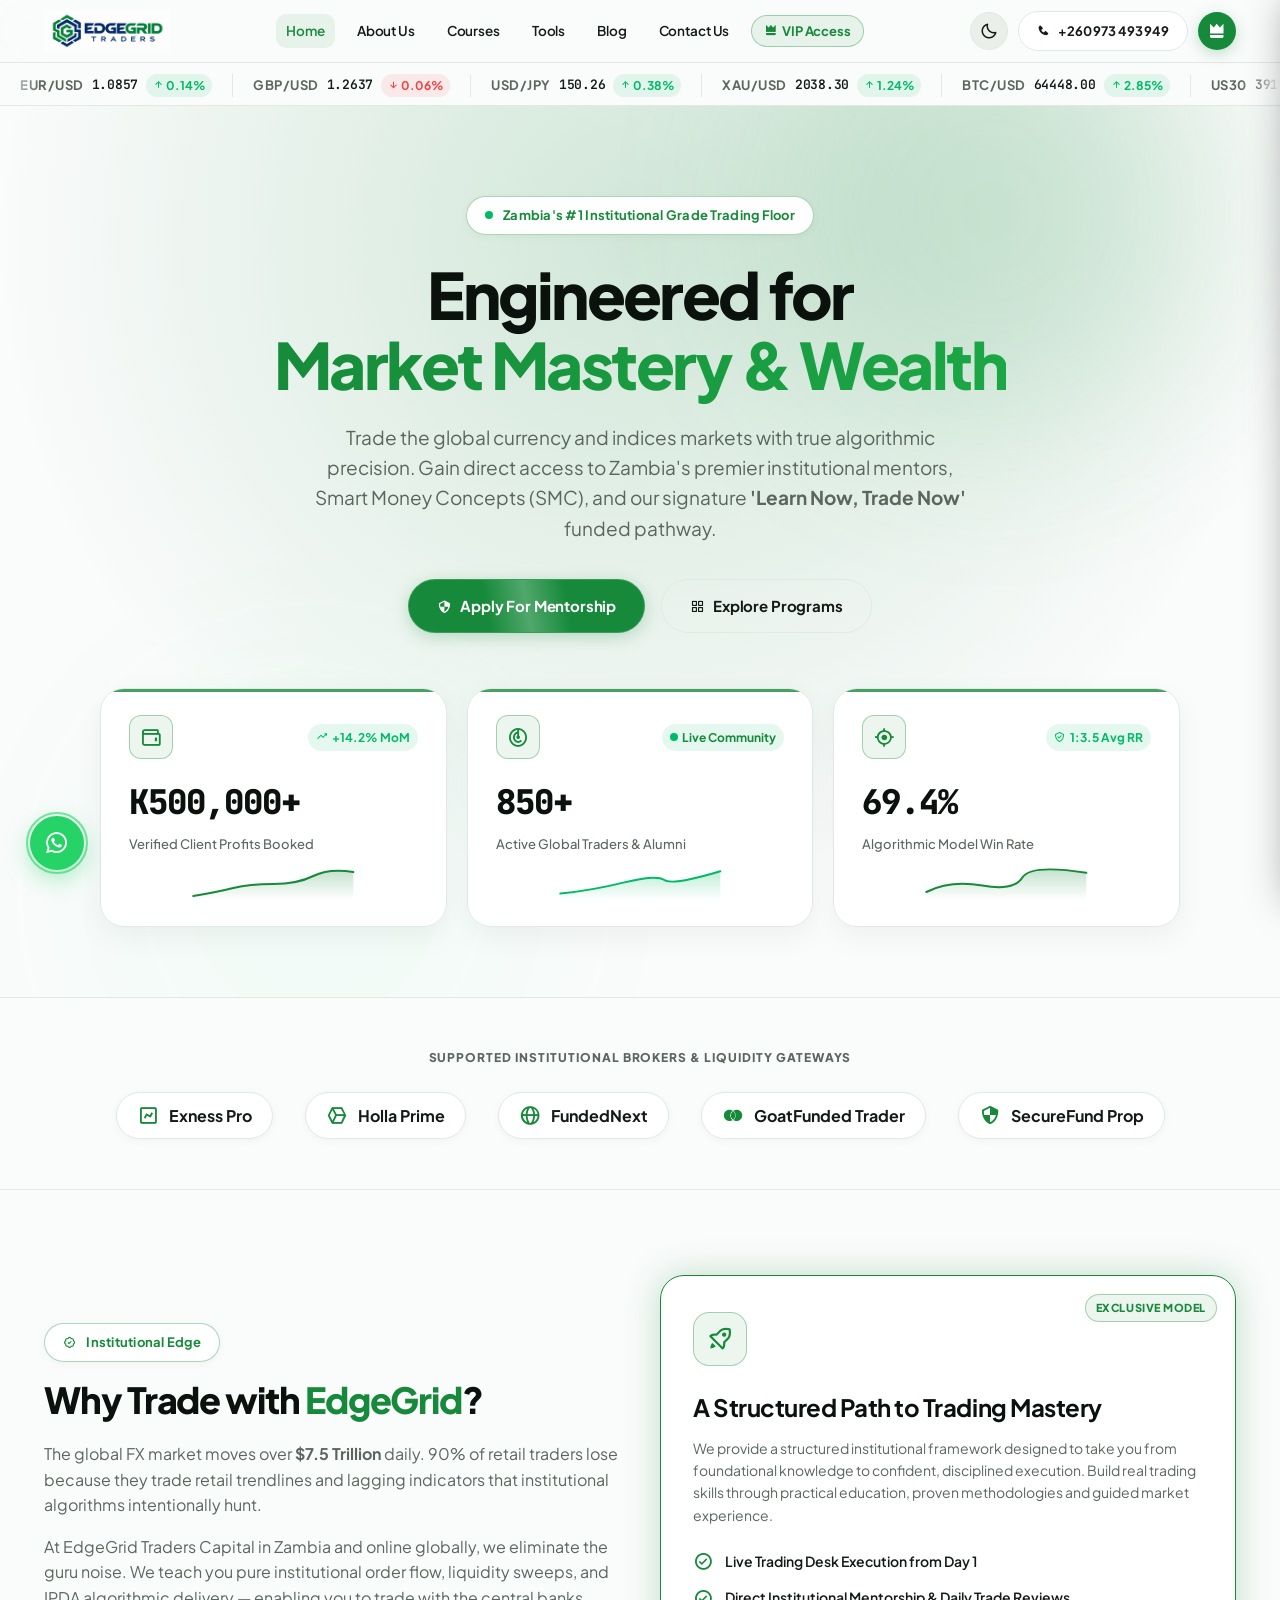
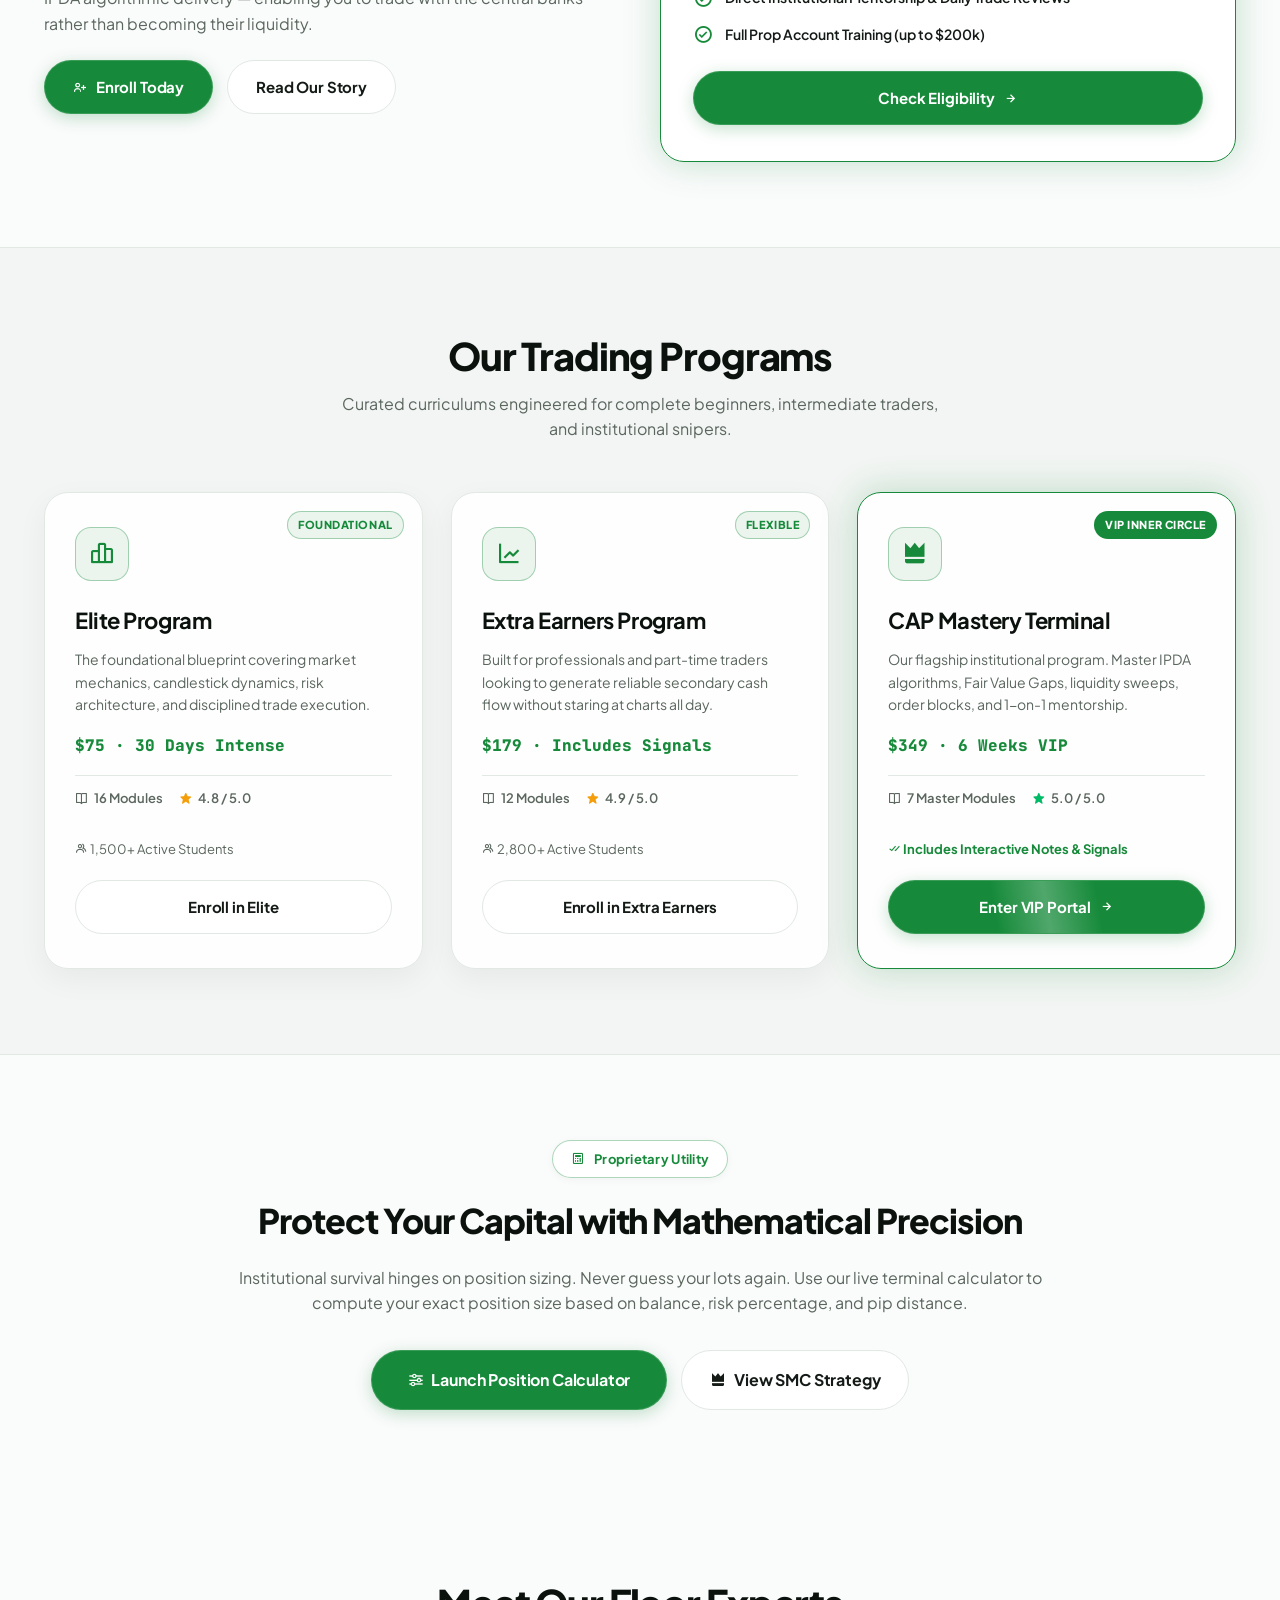
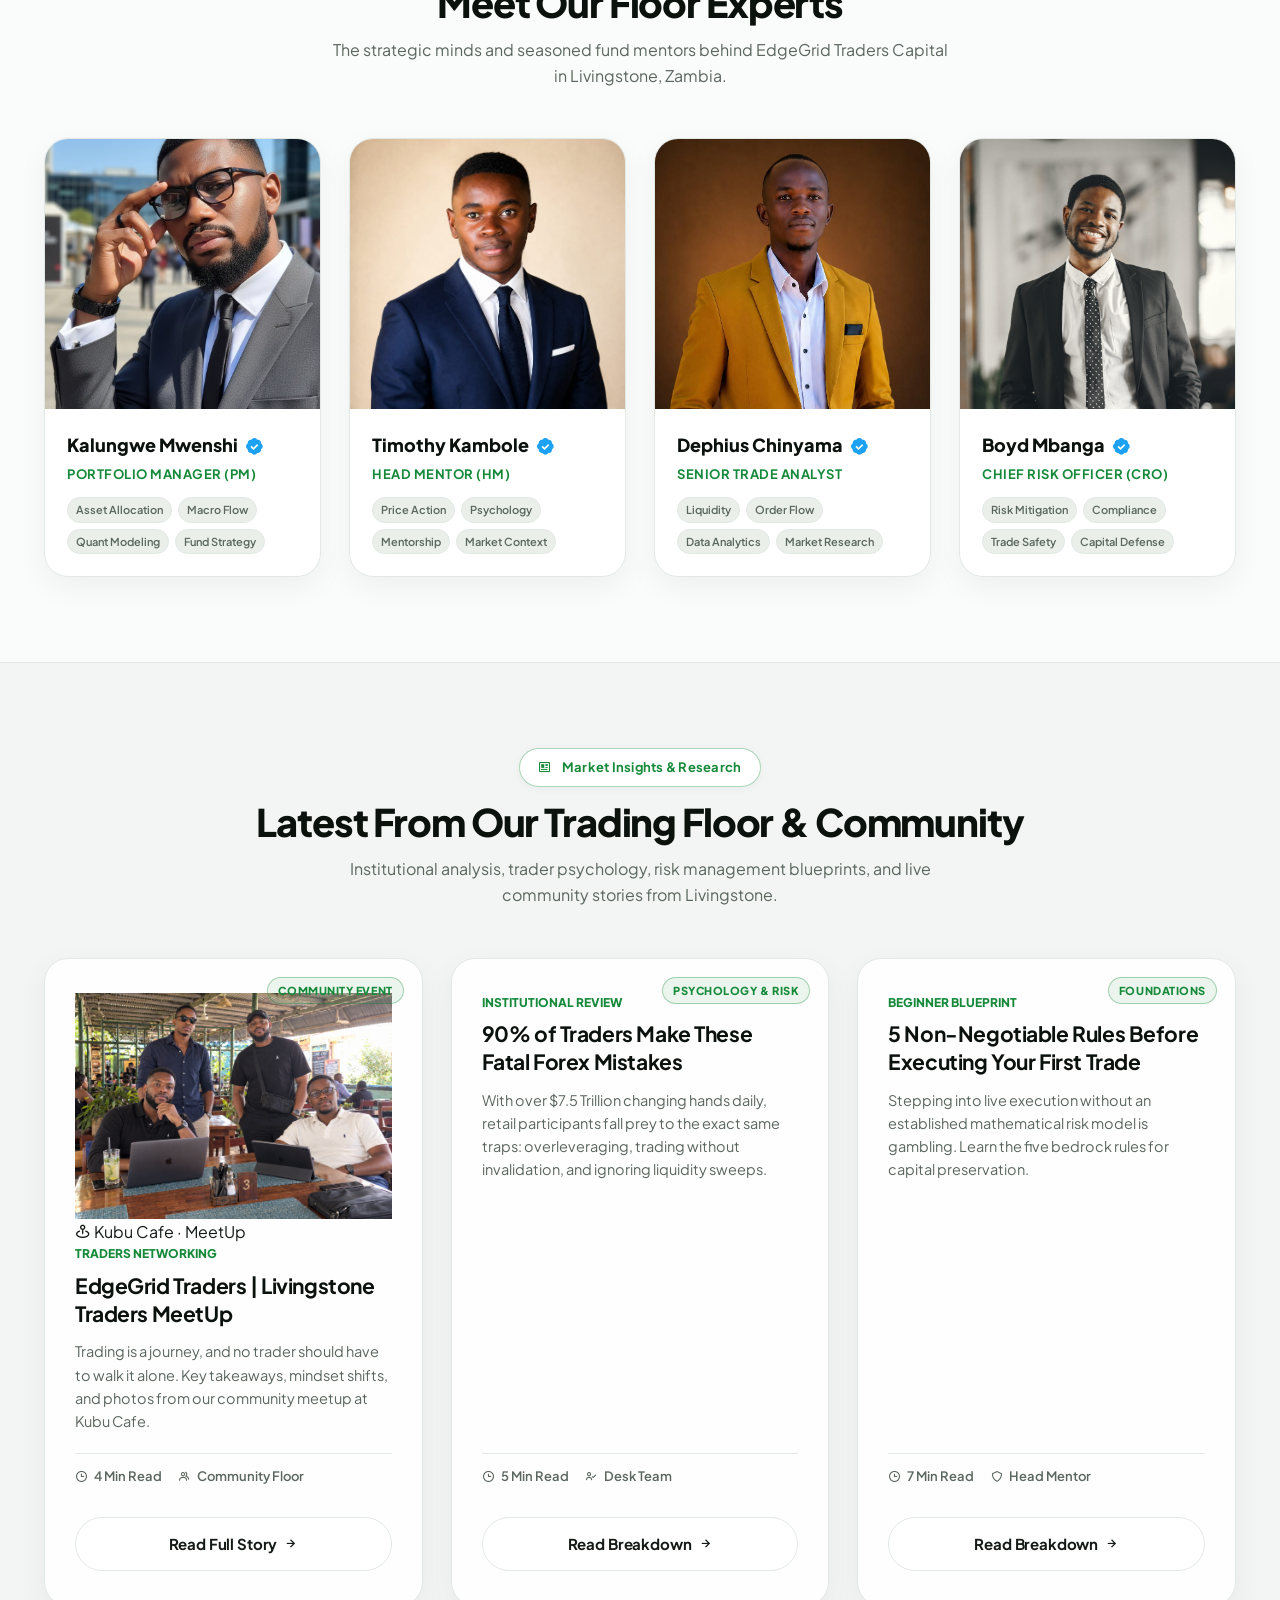
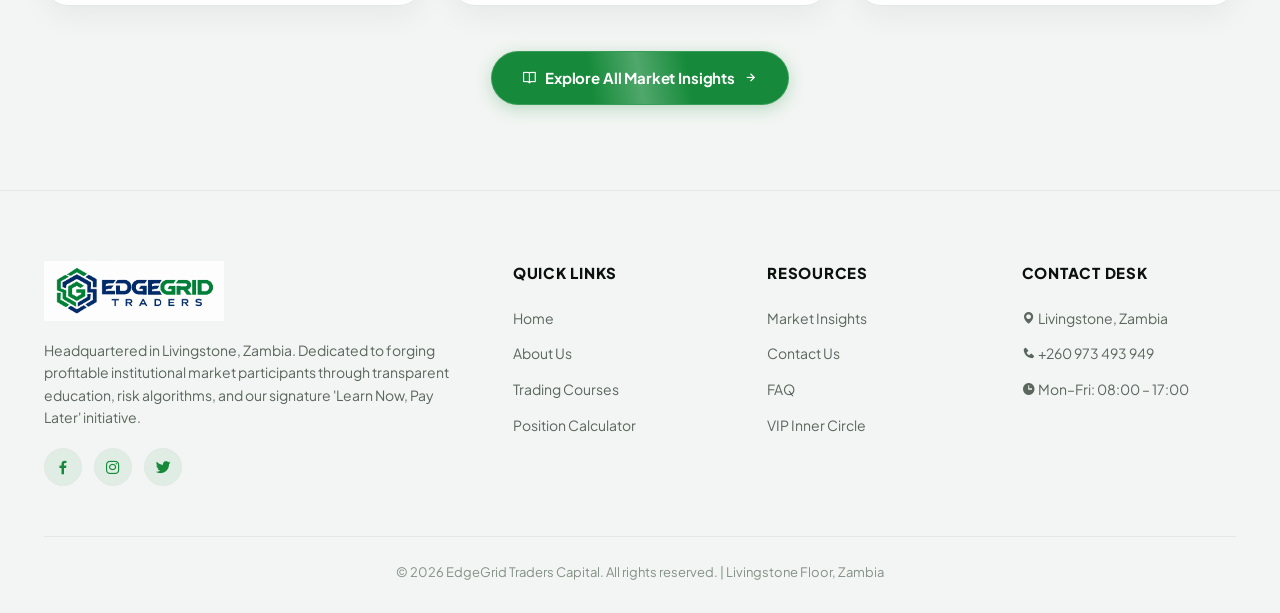
==== commit e21c8159: "Add blog section with market insights and articles" ====
--- a/index.html
+++ b/index.html
@@ -466,6 +466,98 @@
         </div>
     </section>
 
+    <!-- ==========================================================================
+         LATEST MARKET INSIGHTS & TRADER STORIES (BLOG SECTION)
+         ========================================================================== -->
+    <section id="blog-section" style="padding: 85px 0; background: var(--bg-light); border-top: 1px solid var(--border-color);">
+        <div class="container">
+            <div class="section-title">
+                <div class="hero-badge" style="margin-bottom: 12px; display: inline-flex;">
+                    <i class='bx bx-news'></i> Market Insights & Research
+                </div>
+                <h2>Latest From Our Trading Floor & Community</h2>
+                <p>Institutional analysis, trader psychology, risk management blueprints, and live community stories from Livingstone.</p>
+            </div>
+
+            <div class="course-grid">
+                <!-- Blog Article 1: Livingstone Traders MeetUp -->
+                <div class="card" style="display: flex; flex-direction: column;">
+                    <div class="blog-card-thumb">
+                        <img src="pictures/CUBUWEB.png" alt="EdgeGrid Traders Livingstone MeetUp at Kubu Cafe">
+                        <div class="blog-card-thumb-badge">
+                            <i class='bx bx-map-pin'></i> Kubu Cafe · MeetUp
+                        </div>
+                    </div>
+                    <div class="card-badge-top">Community Event</div>
+                    <div style="font-size: 12px; color: var(--primary-color); font-weight: 800; margin-bottom: 8px; text-transform: uppercase;">
+                        Traders Networking
+                    </div>
+                    <h3 style="font-size: 21px; line-height: 1.35; margin-bottom: 12px;">
+                        EdgeGrid Traders | Livingstone Traders MeetUp
+                    </h3>
+                    <p style="flex-grow: 1; margin-bottom: 20px; font-size: 14.5px; color: var(--text-light); line-height: 1.6;">
+                        Trading is a journey, and no trader should have to walk it alone. Key takeaways, mindset shifts, and photos from our community meetup at Kubu Cafe.
+                    </p>
+                    <div class="card-meta">
+                        <span><i class='bx bx-time'></i> 4 Min Read</span>
+                        <span><i class='bx bx-group'></i> Community Floor</span>
+                    </div>
+                    <a href="blog-post-3.html" class="btn btn-outline" style="width: 100%; display: flex; align-items: center; justify-content: center; gap: 6px;">
+                        Read Full Story <i class='bx bx-right-arrow-alt'></i>
+                    </a>
+                </div>
+
+                <!-- Blog Article 2: 90% Forex Mistakes -->
+                <div class="card" style="display: flex; flex-direction: column;">
+                    <div class="card-badge-top">Psychology & Risk</div>
+                    <div style="font-size: 12px; color: var(--primary-color); font-weight: 800; margin-bottom: 8px; text-transform: uppercase;">
+                        Institutional Review
+                    </div>
+                    <h3 style="font-size: 21px; line-height: 1.35; margin-bottom: 12px;">
+                        90% of Traders Make These Fatal Forex Mistakes
+                    </h3>
+                    <p style="flex-grow: 1; margin-bottom: 20px; font-size: 14.5px; color: var(--text-light); line-height: 1.6;">
+                        With over $7.5 Trillion changing hands daily, retail participants fall prey to the exact same traps: overleveraging, trading without invalidation, and ignoring liquidity sweeps.
+                    </p>
+                    <div class="card-meta">
+                        <span><i class='bx bx-time'></i> 5 Min Read</span>
+                        <span><i class='bx bx-user-check'></i> Desk Team</span>
+                    </div>
+                    <a href="blog-post-1.html" class="btn btn-outline" style="width: 100%; display: flex; align-items: center; justify-content: center; gap: 6px;">
+                        Read Breakdown <i class='bx bx-right-arrow-alt'></i>
+                    </a>
+                </div>
+
+                <!-- Blog Article 3: 5 Bedrock Rules -->
+                <div class="card" style="display: flex; flex-direction: column;">
+                    <div class="card-badge-top">Foundations</div>
+                    <div style="font-size: 12px; color: var(--primary-color); font-weight: 800; margin-bottom: 8px; text-transform: uppercase;">
+                        Beginner Blueprint
+                    </div>
+                    <h3 style="font-size: 21px; line-height: 1.35; margin-bottom: 12px;">
+                        5 Non-Negotiable Rules Before Executing Your First Trade
+                    </h3>
+                    <p style="flex-grow: 1; margin-bottom: 20px; font-size: 14.5px; color: var(--text-light); line-height: 1.6;">
+                        Stepping into live execution without an established mathematical risk model is gambling. Learn the five bedrock rules for capital preservation.
+                    </p>
+                    <div class="card-meta">
+                        <span><i class='bx bx-time'></i> 7 Min Read</span>
+                        <span><i class='bx bx-shield'></i> Head Mentor</span>
+                    </div>
+                    <a href="blog-post-2.html" class="btn btn-outline" style="width: 100%; display: flex; align-items: center; justify-content: center; gap: 6px;">
+                        Read Breakdown <i class='bx bx-right-arrow-alt'></i>
+                    </a>
+                </div>
+            </div>
+
+            <div style="text-align: center; margin-top: 45px;">
+                <a href="blog.html" class="btn btn-primary btn-glow" style="display: inline-flex; align-items: center; gap: 8px; font-size: 15px; padding: 14px 30px;">
+                    <i class='bx bx-book-open'></i> Explore All Market Insights <i class='bx bx-right-arrow-alt'></i>
+                </a>
+            </div>
+        </div>
+    </section>
+
     <!-- Footer -->
     <footer>
         <div class="container">
@@ -583,7 +675,7 @@
             </a>
             <a href="blog.html" class="drawer-item">
                 <div class="drawer-item-left"><i class='bx bxs-news'></i> <span>Market Blog</span></div>
-                <i class='bx bx-chevron-right' style="color: var(--text-light); font-size: 16px;"></i>
+                <span style="font-size: 10px; font-weight: 800; background: var(--primary-light); color: var(--primary-color); padding: 2px 6px; border-radius: 9999px;">MeetUp</span>
             </a>
             <a href="faq.html" class="drawer-item">
                 <div class="drawer-item-left"><i class='bx bxs-help-circle'></i> <span>FAQ</span></div>
@@ -615,6 +707,10 @@
             <i class='bx bxs-graduation'></i>
             <span>Courses</span>
         </a>
+        <a href="blog.html">
+            <i class='bx bxs-news'></i>
+            <span>Blog</span>
+        </a>
         <a href="tools.html">
             <i class='bx bxs-calculator'></i>
             <span>Tools</span>
@@ -623,10 +719,6 @@
             <i class='bx bxs-crown'></i>
             <span>VIP</span>
         </a>
-        <a href="contact.html">
-            <i class='bx bxs-chat'></i>
-            <span>Contact</span>
-        </a>
     </div>
 
     <!-- WhatsApp Floating Concierge -->
@@ -701,4 +793,4 @@
     <script src="js/main.js"></script>
 </body>
 
-</html>+</html>
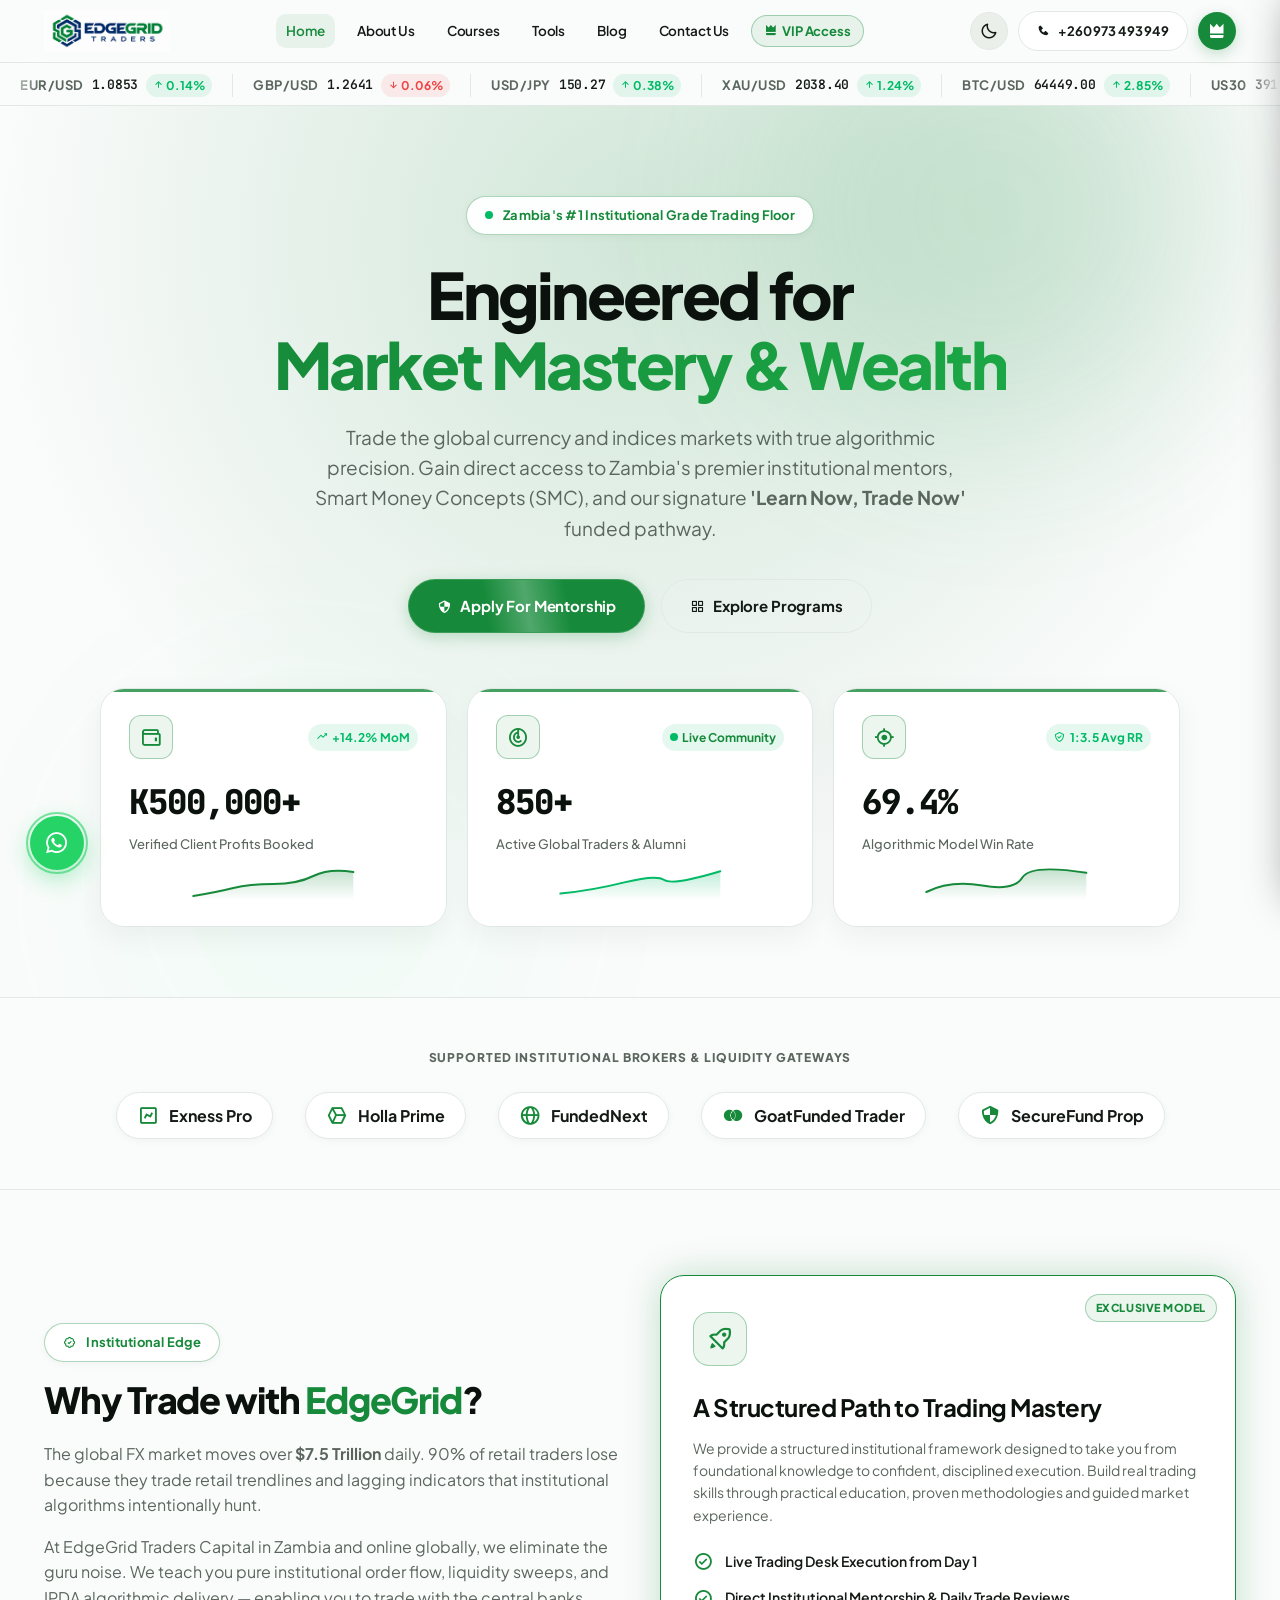
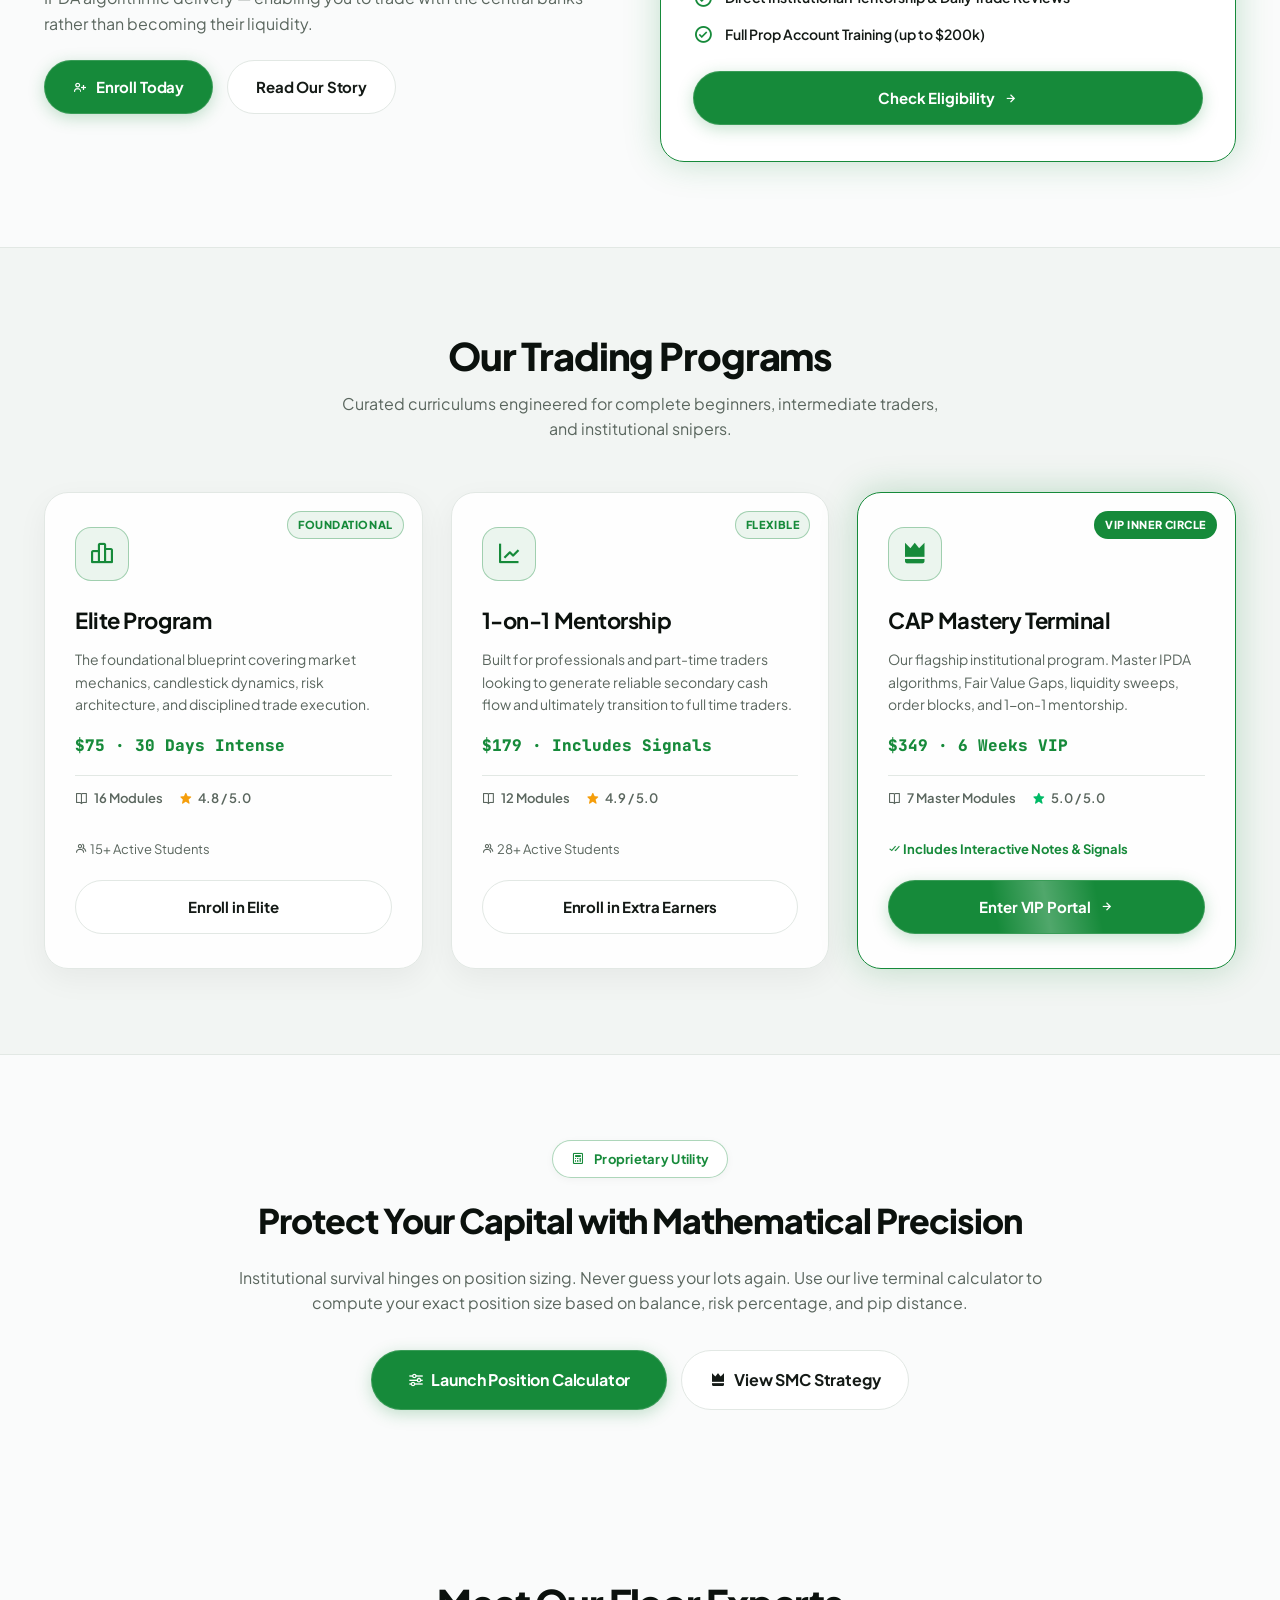
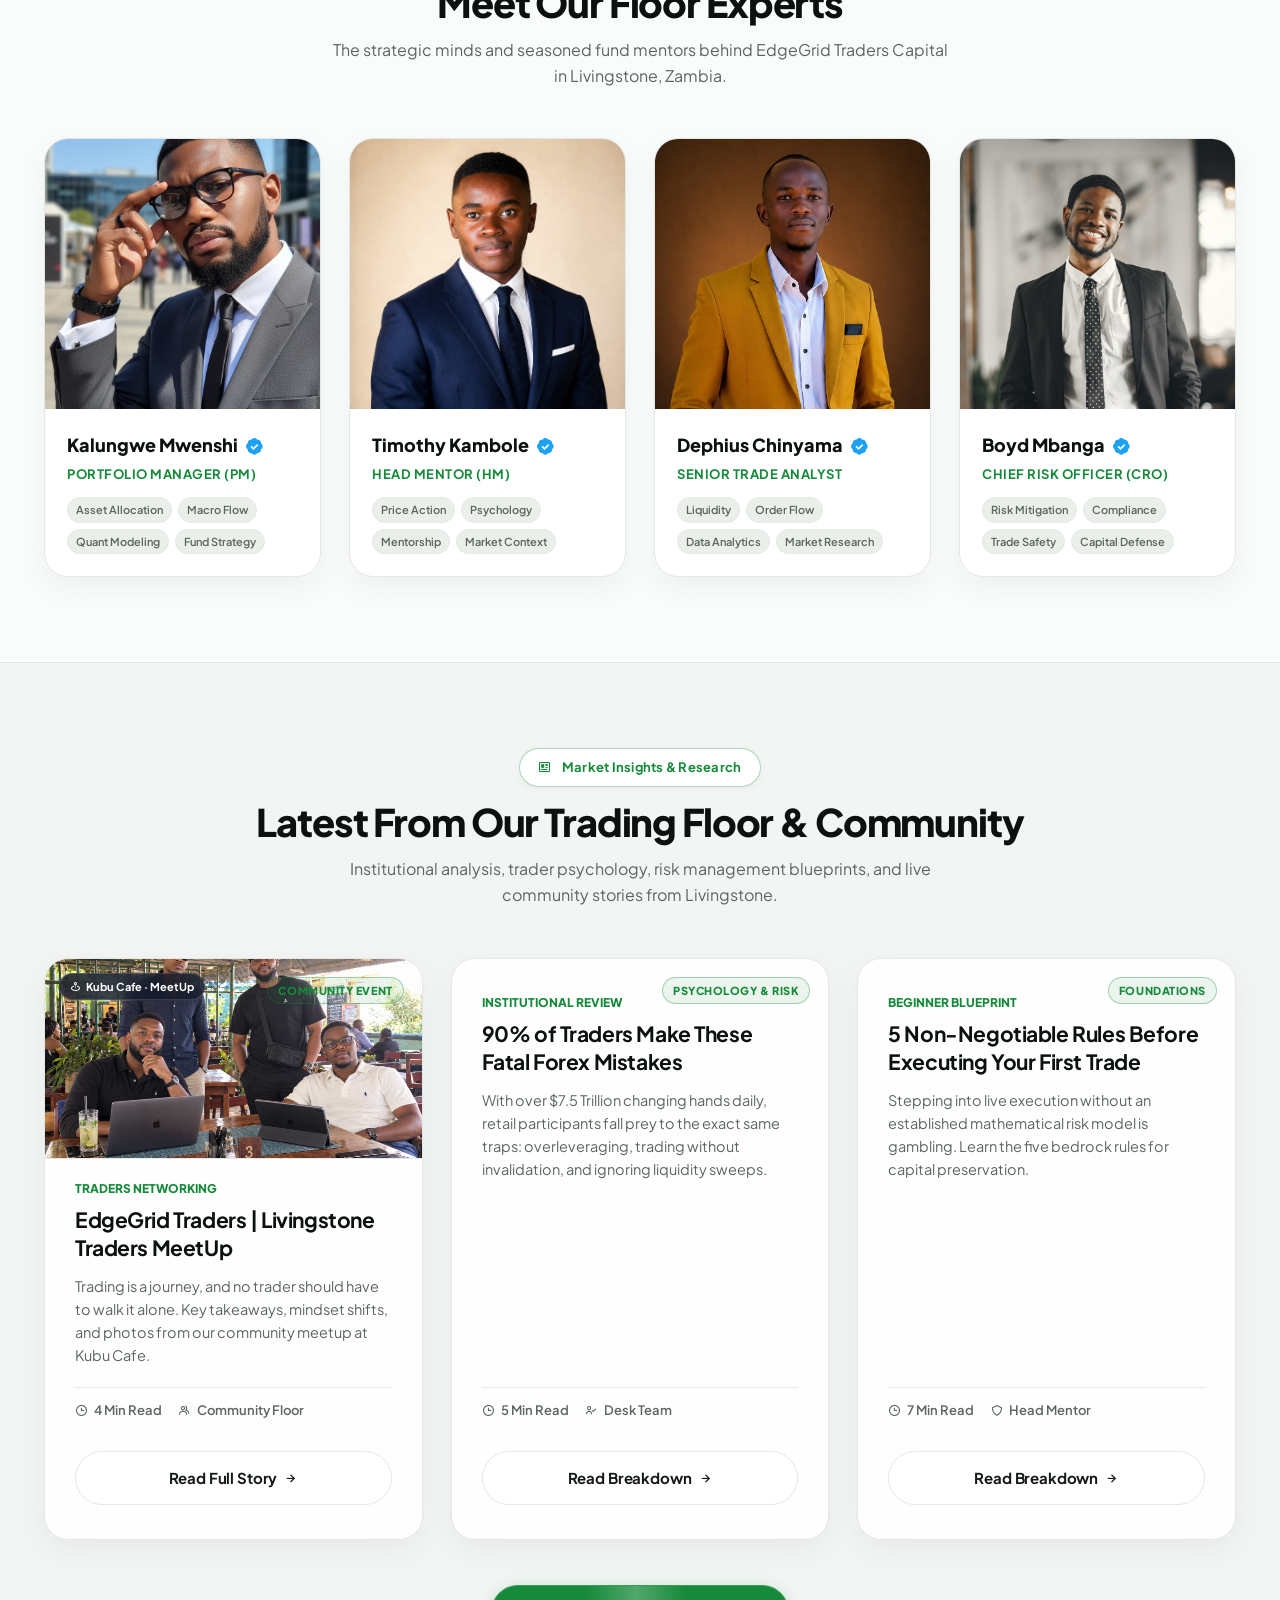
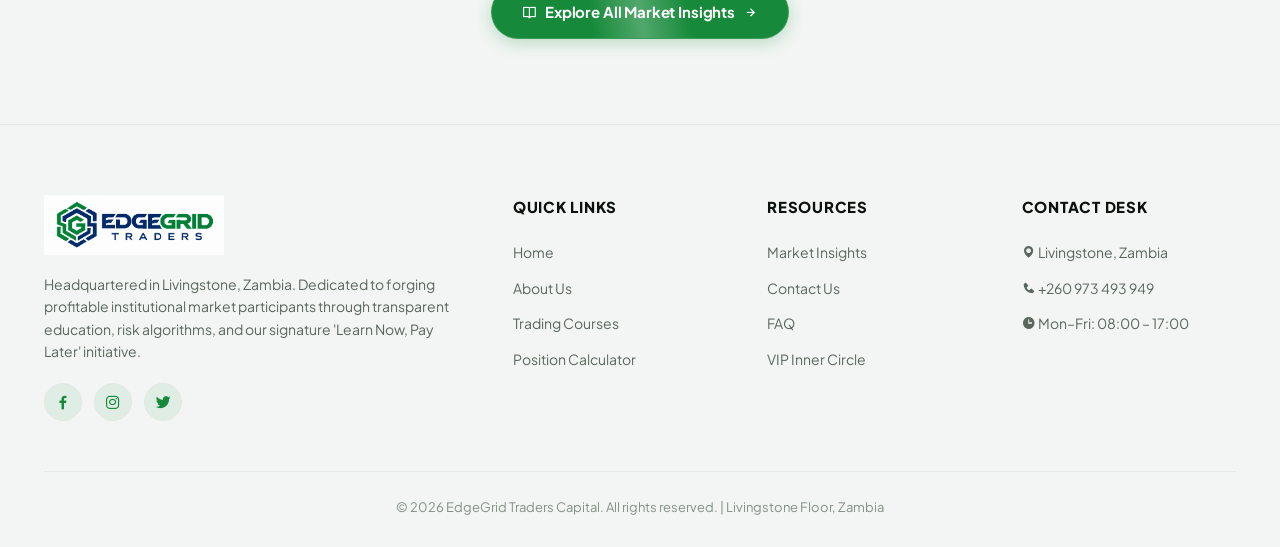
==== commit 0cbf7d3a: "Update course details and active student counts" ====
--- a/index.html
+++ b/index.html
@@ -300,7 +300,7 @@
                         <span><i class='bx bxs-star' style="color: #F59E0B;"></i> 4.8 / 5.0</span>
                     </div>
                     <div style="font-size: 13px; color: var(--text-light); margin-bottom: 20px;">
-                        <i class='bx bx-group'></i> 1,500+ Active Students
+                        <i class='bx bx-group'></i> 15+ Active Students
                     </div>
                     <a href="#" onclick="openEnrollModal('Elite Program'); return false;" class="btn btn-outline"
                         style="width: 100%;">
@@ -312,16 +312,16 @@
                 <div class="card">
                     <div class="card-badge-top">Flexible</div>
                     <div class="card-icon"><i class='bx bx-line-chart'></i></div>
-                    <h3>Extra Earners Program</h3>
+                    <h3>1-on-1 Mentorship</h3>
                     <p>Built for professionals and part-time traders looking to generate reliable secondary cash flow
-                        without staring at charts all day.</p>
+                        and ultimately transition to full time traders.</p>
                     <div class="course-price">$179 · Includes Signals</div>
                     <div class="card-meta">
                         <span><i class='bx bx-book-open'></i> 12 Modules</span>
                         <span><i class='bx bxs-star' style="color: #F59E0B;"></i> 4.9 / 5.0</span>
                     </div>
                     <div style="font-size: 13px; color: var(--text-light); margin-bottom: 20px;">
-                        <i class='bx bx-group'></i> 2,800+ Active Students
+                        <i class='bx bx-group'></i> 28+ Active Students
                     </div>
                     <a href="#" onclick="openEnrollModal('Extra Earners'); return false;" class="btn btn-outline"
                         style="width: 100%;">
--- a/css/styles.css
+++ b/css/styles.css
@@ -1624,6 +1624,15 @@
     font-size: 28px;
   }
 
+  .course-grid {
+    grid-template-columns: 1fr !important;
+    gap: 20px;
+  }
+
+  .card {
+    padding: 24px 20px;
+  }
+
   .mobile-bottom-nav {
     display: flex !important;
   }
@@ -2155,3 +2164,54 @@
   overflow: hidden;
   text-overflow: ellipsis;
 }
+
+/* ==========================================
+   Blog Preview Card Image & Badges
+   ========================================== */
+.blog-card-thumb {
+  position: relative;
+  width: calc(100% + 60px);
+  margin: -34px -30px 20px -30px;
+  height: 200px;
+  overflow: hidden;
+  border-bottom: 1px solid var(--border-color);
+  background: var(--bg-gray);
+}
+
+@media (max-width: 768px) {
+  .blog-card-thumb {
+    width: calc(100% + 40px);
+    margin: -24px -20px 18px -20px;
+    height: 180px;
+  }
+}
+
+.blog-card-thumb img {
+  width: 100%;
+  height: 100%;
+  object-fit: cover;
+  display: block;
+  transition: transform 0.4s ease;
+}
+
+.card:hover .blog-card-thumb img {
+  transform: scale(1.05);
+}
+
+.blog-card-thumb-badge {
+  position: absolute;
+  top: 14px;
+  left: 14px;
+  background: rgba(15, 23, 42, 0.75);
+  backdrop-filter: blur(8px);
+  -webkit-backdrop-filter: blur(8px);
+  color: #fff;
+  font-size: 11px;
+  font-weight: 700;
+  padding: 4px 10px;
+  border-radius: var(--radius-pill);
+  display: inline-flex;
+  align-items: center;
+  gap: 5px;
+  border: 1px solid rgba(255, 255, 255, 0.15);
+}
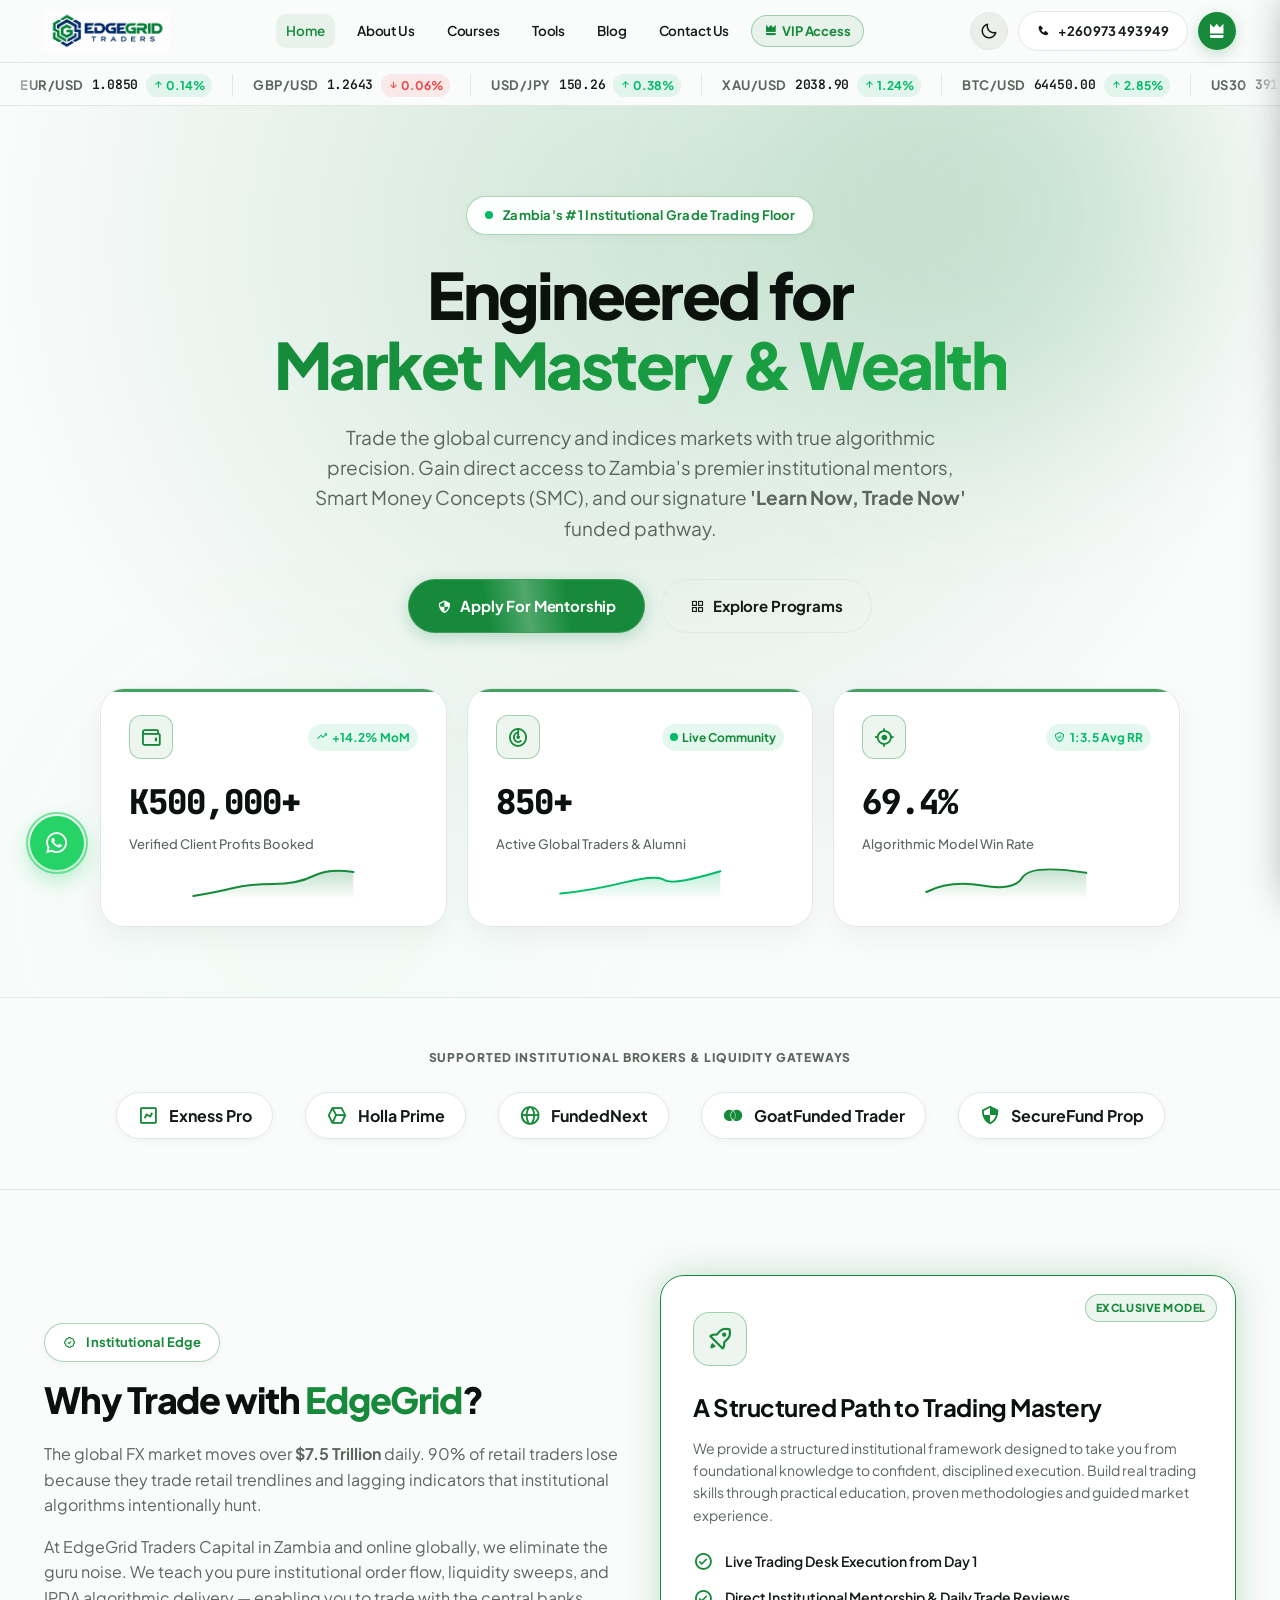
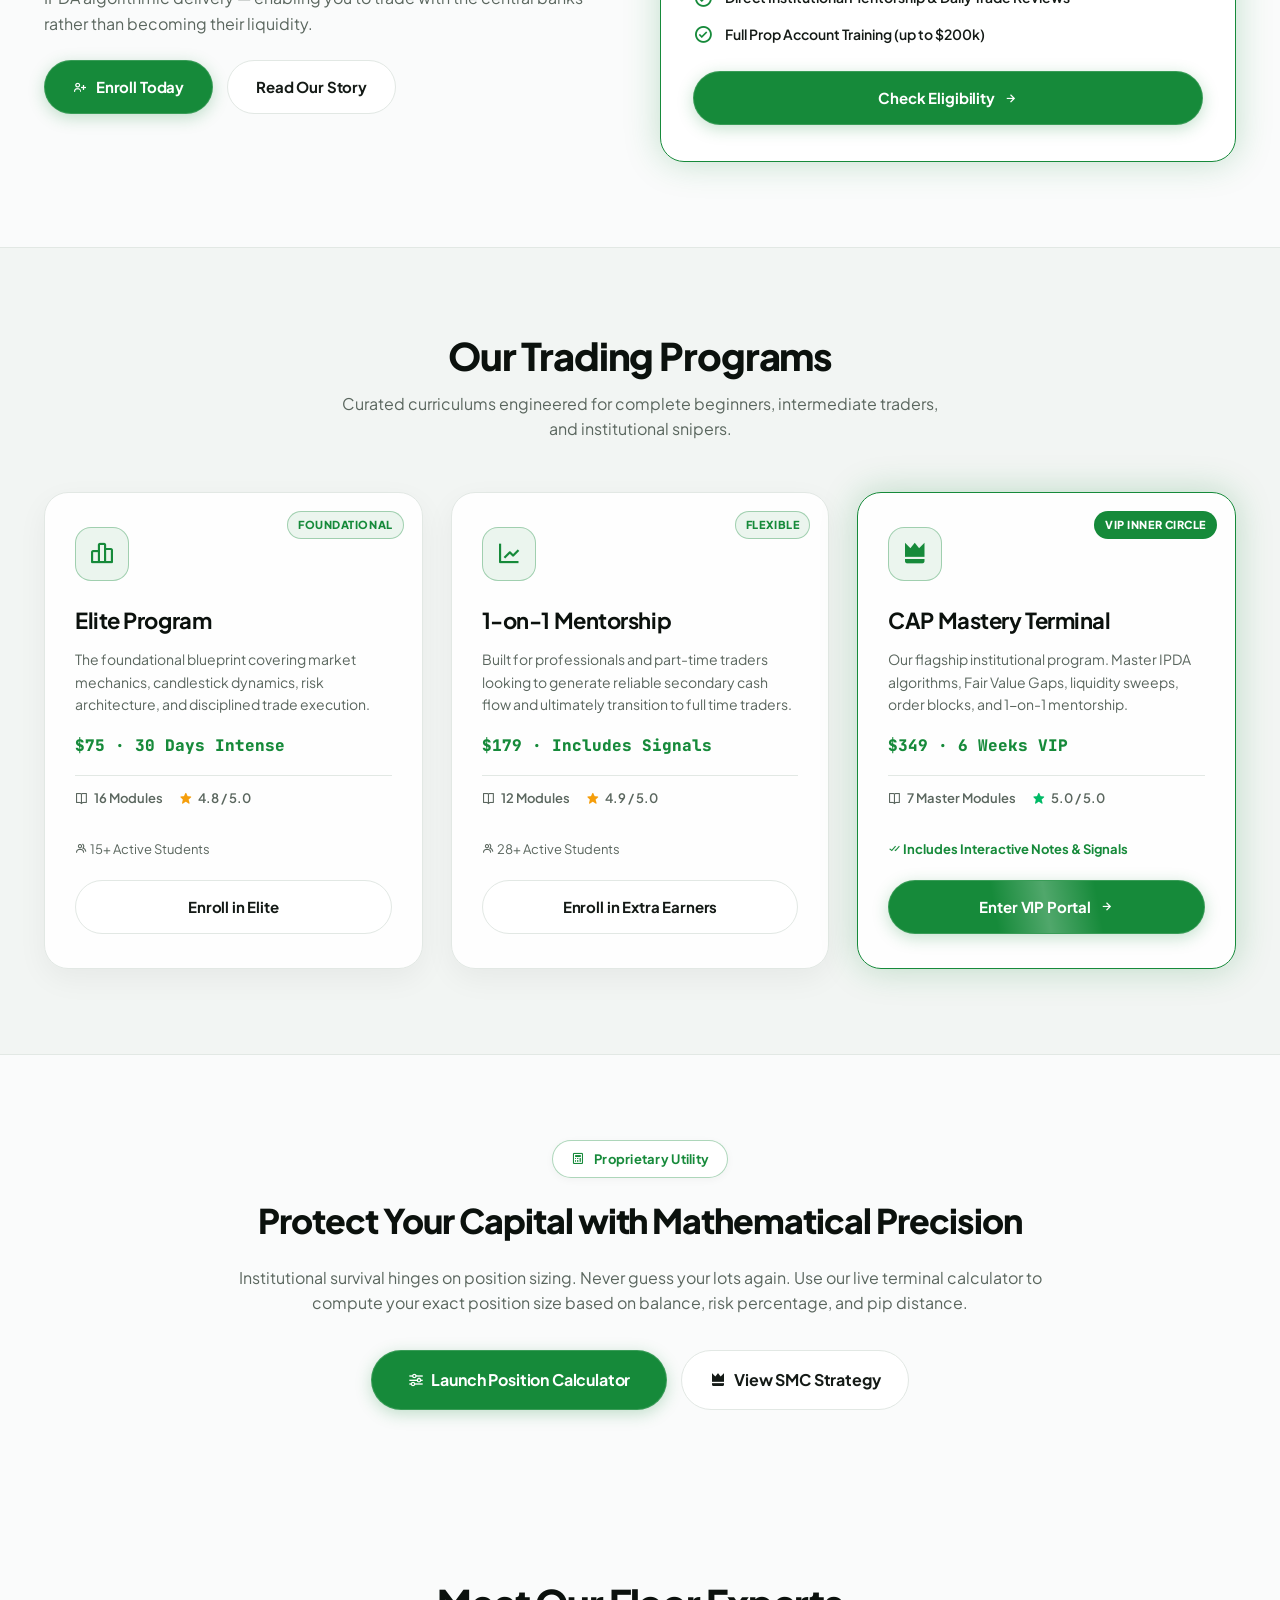
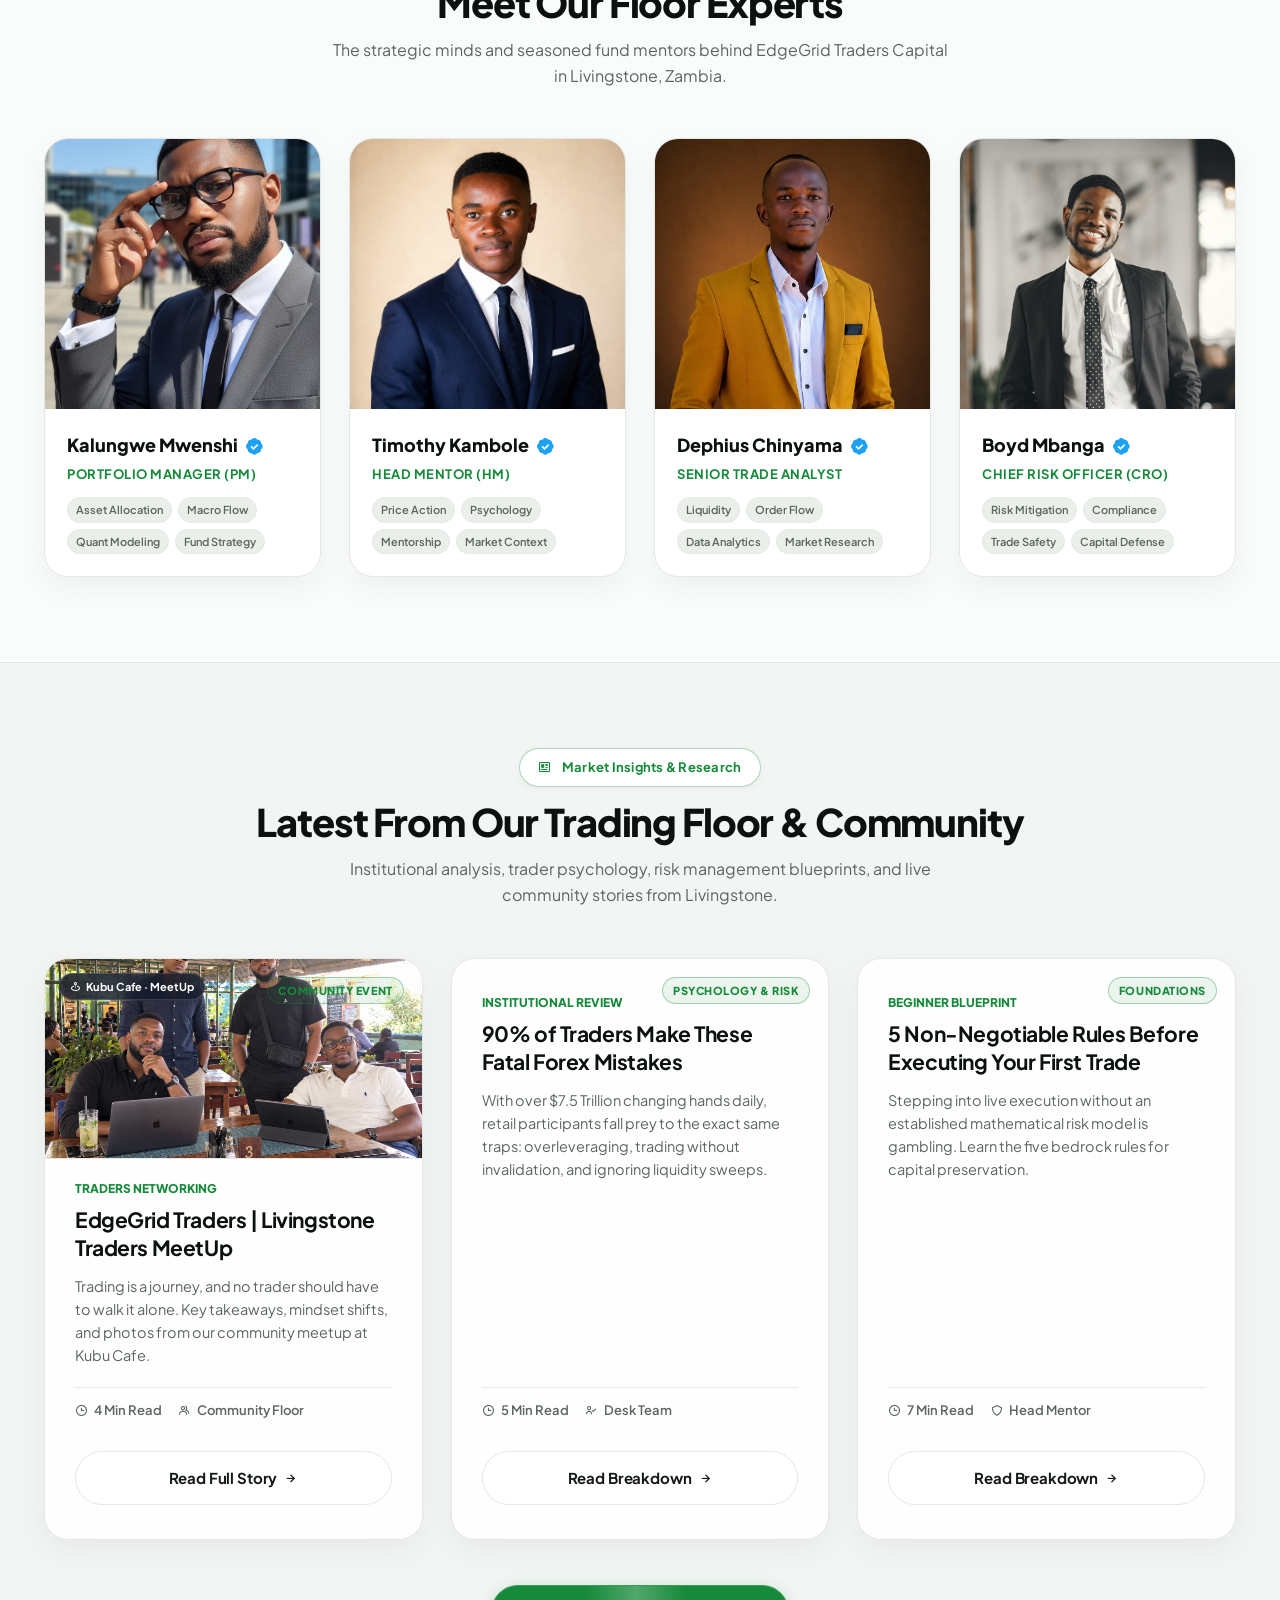
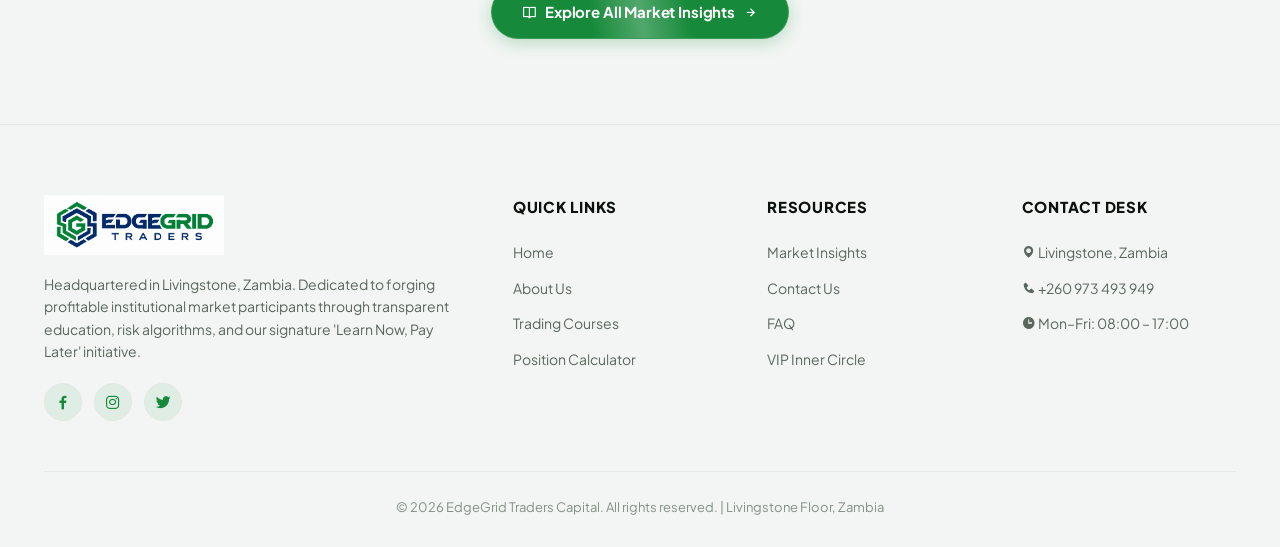
==== commit 60aaaf97: "Add manifest link to index.html" ====
--- a/index.html
+++ b/index.html
@@ -6,6 +6,7 @@
     <meta name="viewport"
         content="width=device-width, initial-scale=1.0, maximum-scale=1.0, user-scalable=no, viewport-fit=cover">
     <meta name="theme-color" content="#ffffff">
+    <link rel="manifest" href="./manifest.json">
     <meta name="apple-mobile-web-app-capable" content="yes">
     <meta name="apple-mobile-web-app-status-bar-style" content="default">
     <title>EdgeGrid Traders Capital | Institutional Trading & Education</title>
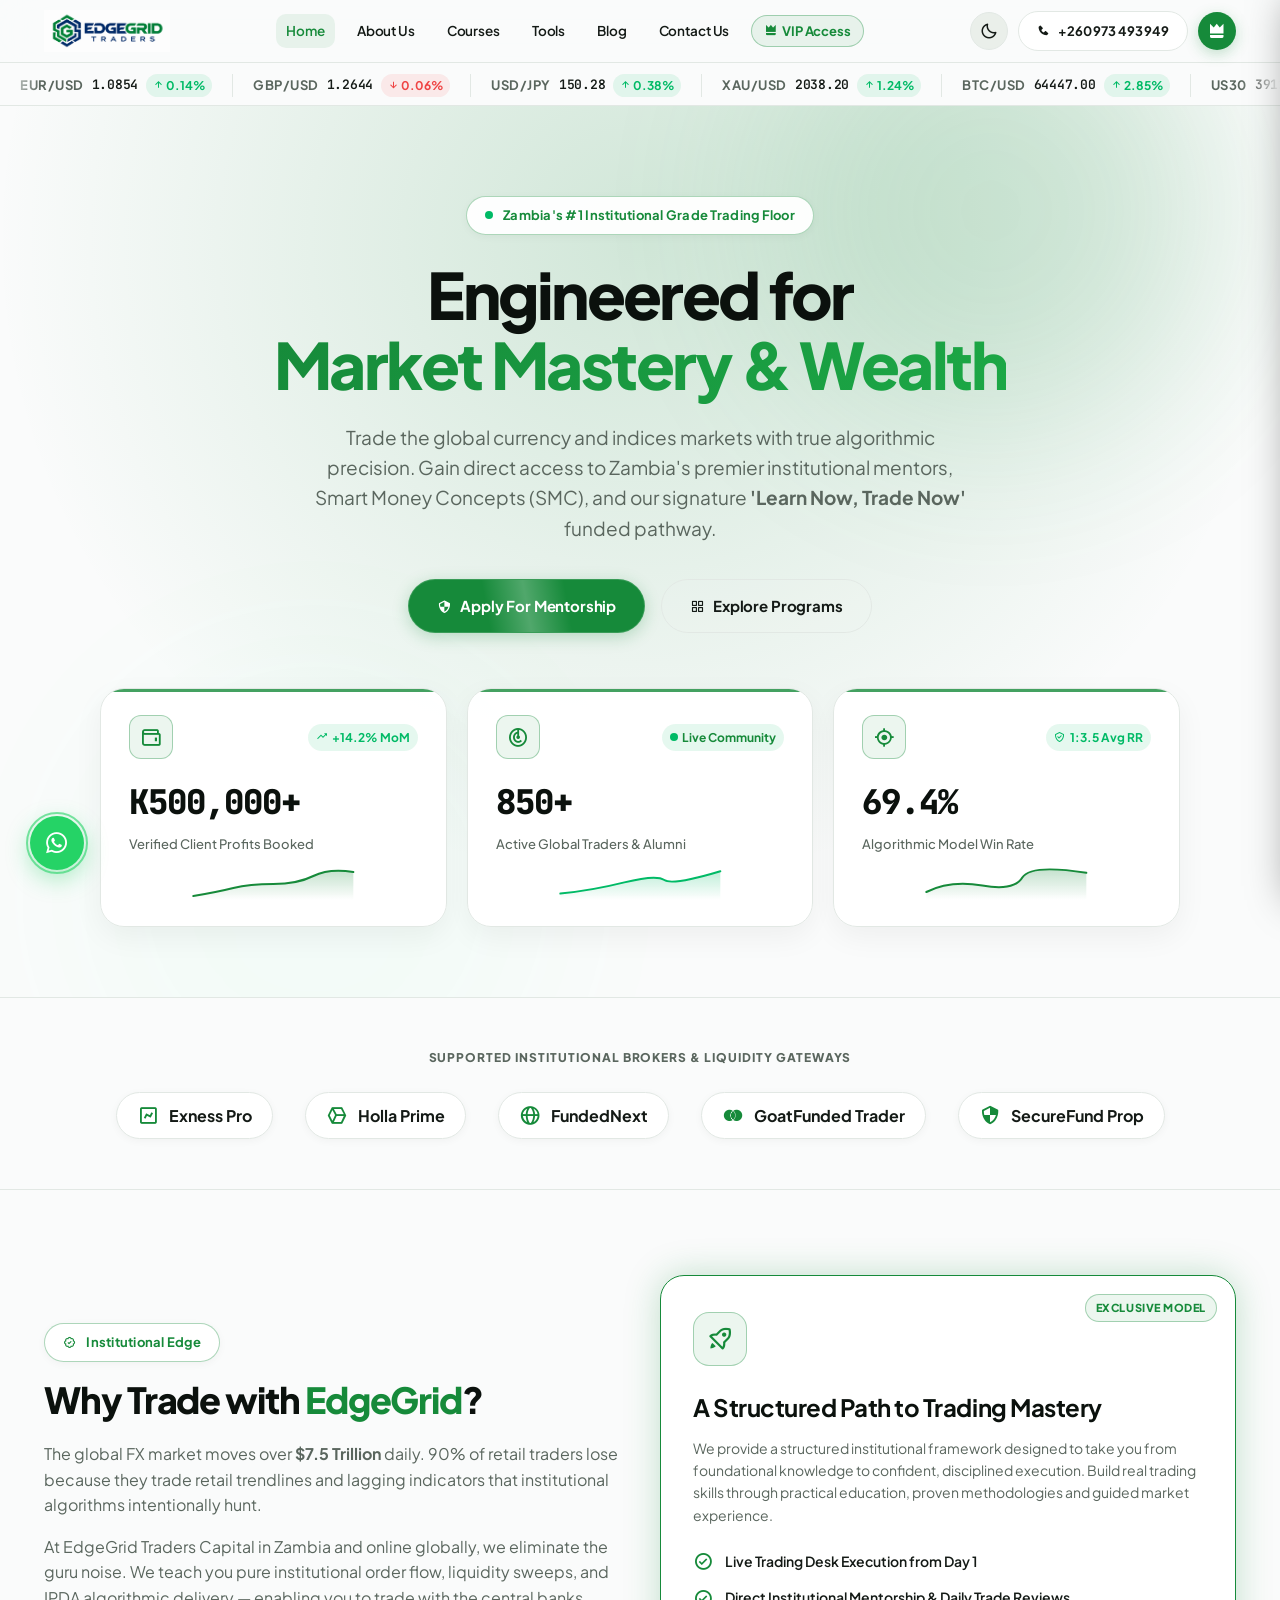
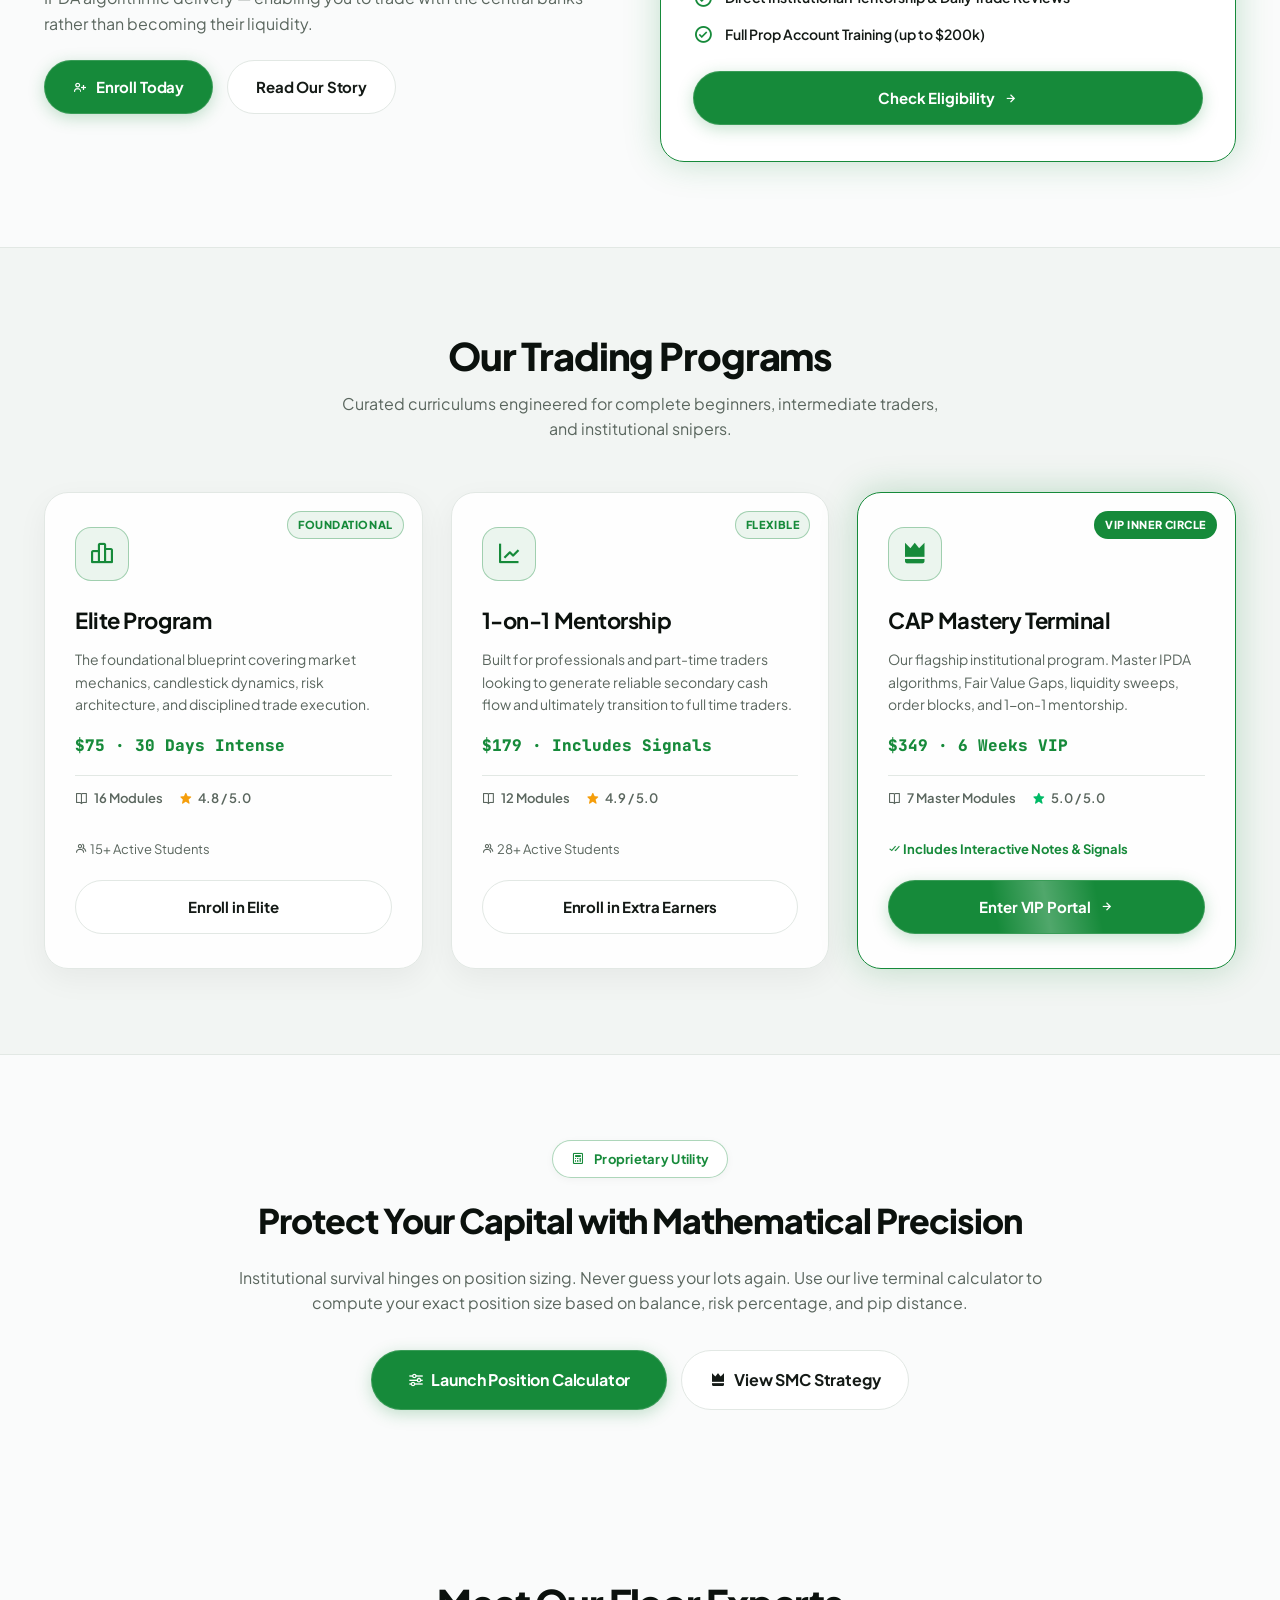
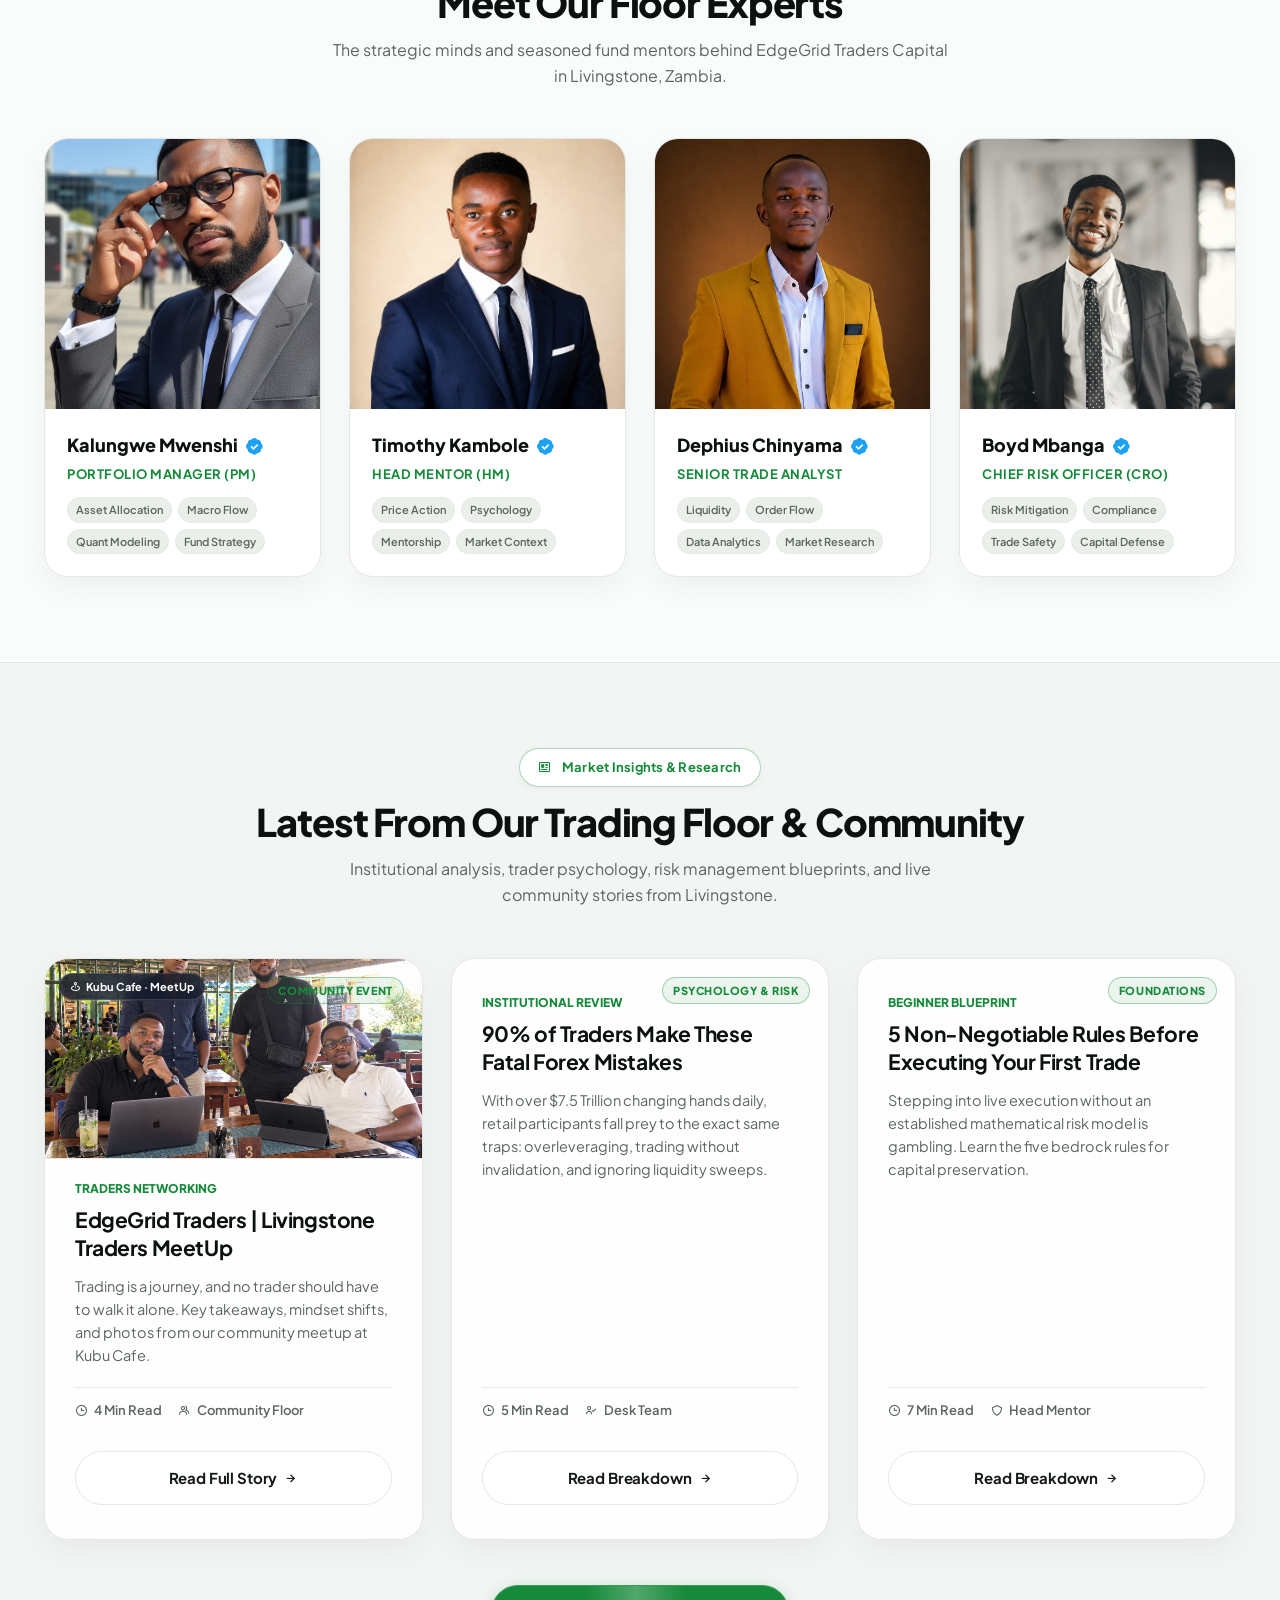
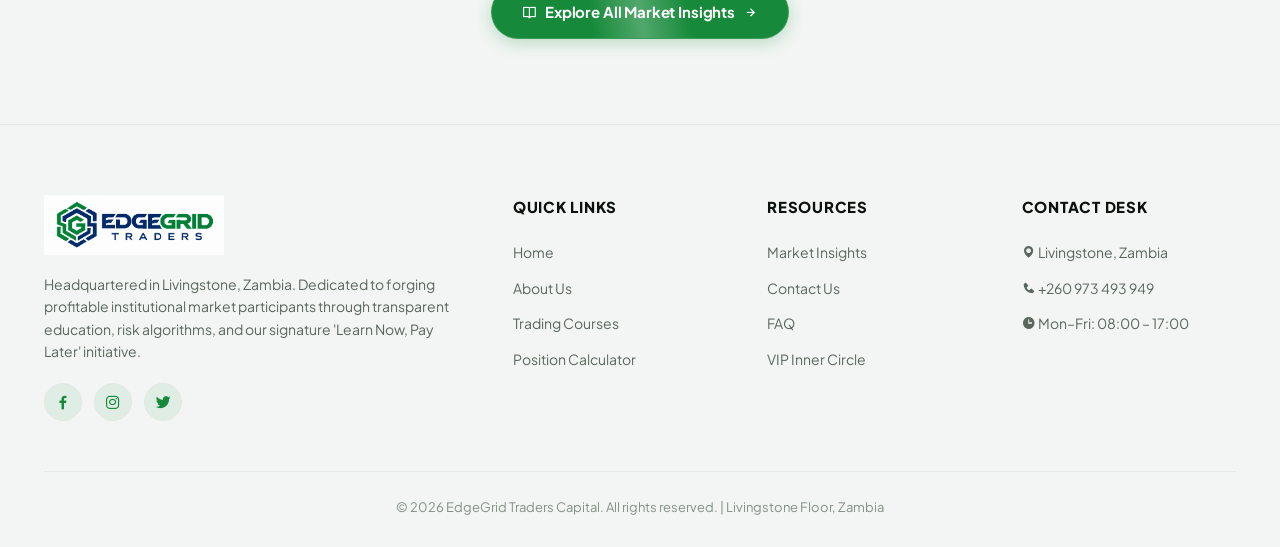
==== commit 93271567: "Implement service worker registration in index.html Added service worker registration script for Edg" ====
--- a/index.html
+++ b/index.html
@@ -792,6 +792,20 @@
     </div>
 
     <script src="js/main.js"></script>
+
+<script>
+    if ("serviceWorker" in navigator) {
+        window.addEventListener("load", function () {
+            navigator.serviceWorker.register("./service-worker.js")
+                .then(function (registration) {
+                    console.log("EdgeGrid Service Worker registered:", registration.scope);
+                })
+                .catch(function (error) {
+                    console.error("EdgeGrid Service Worker registration failed:", error);
+                });
+        });
+    }
+</script>
 </body>
 
 </html>
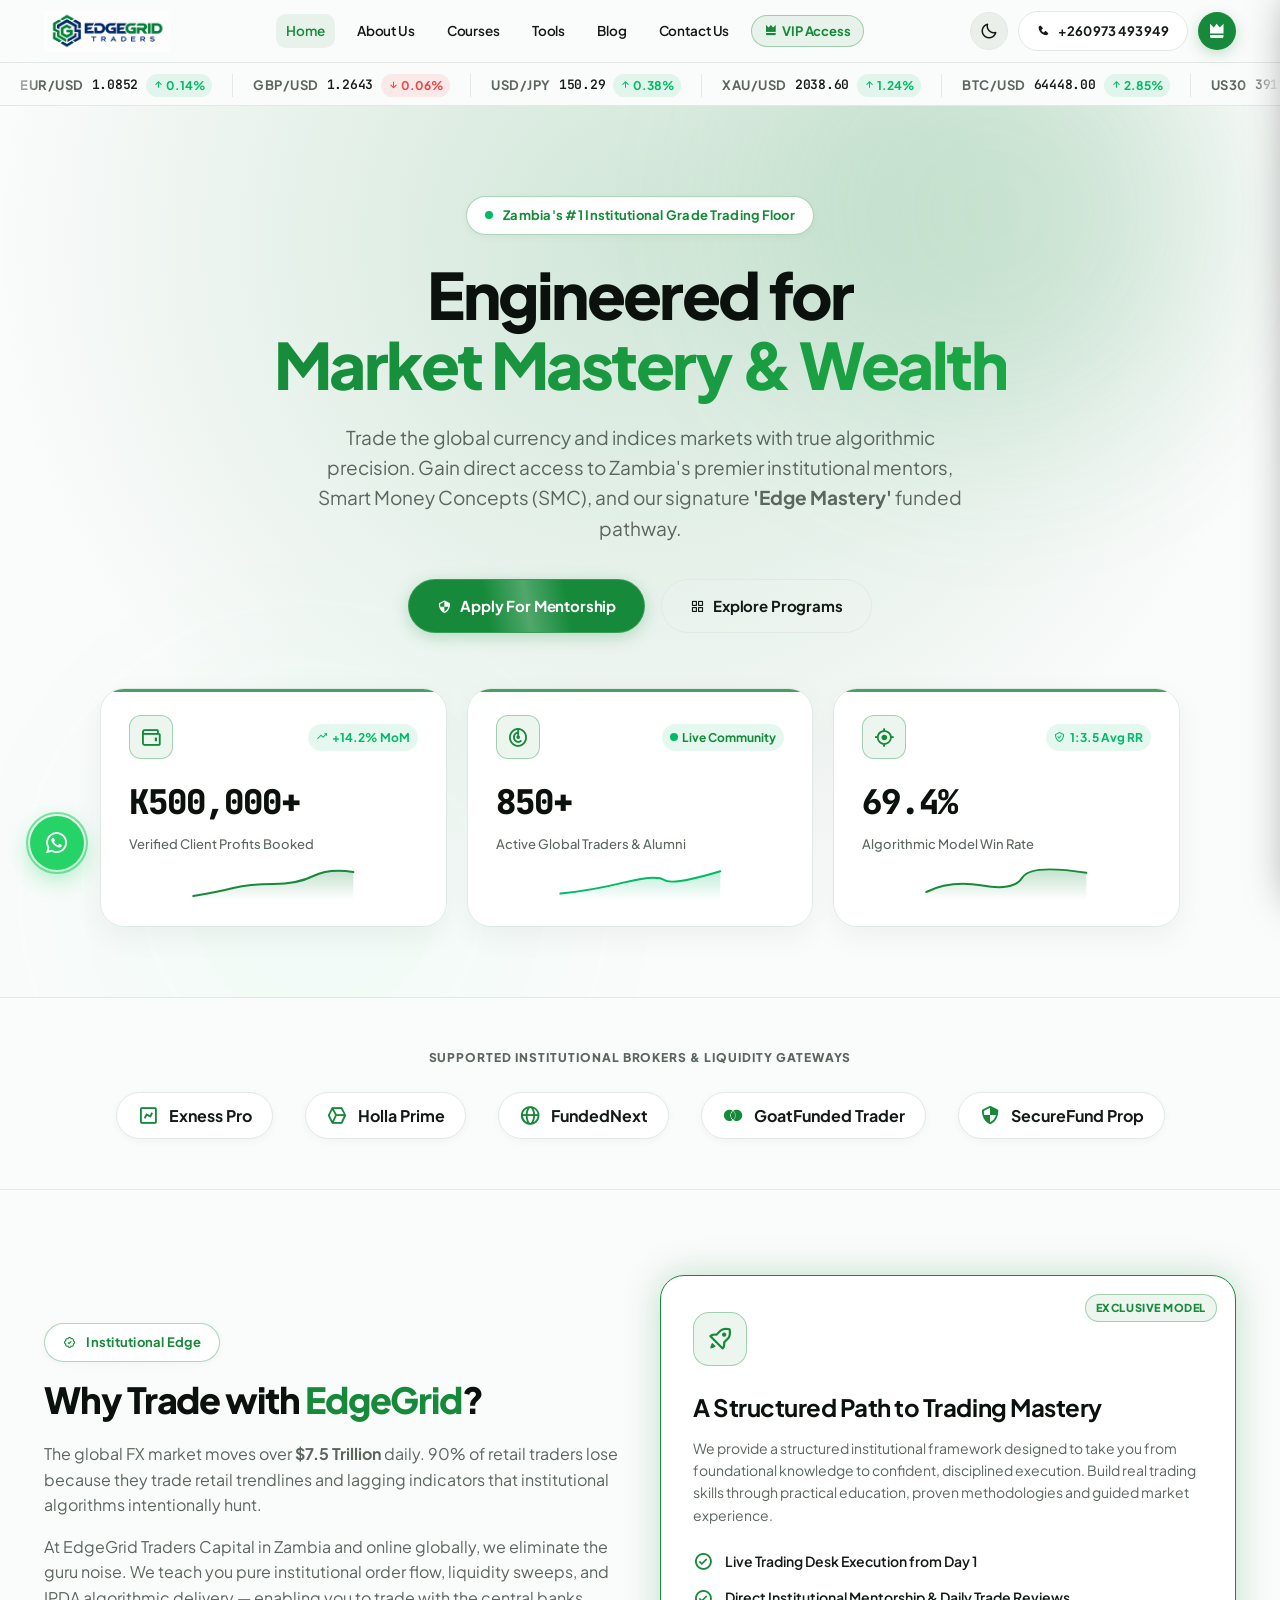
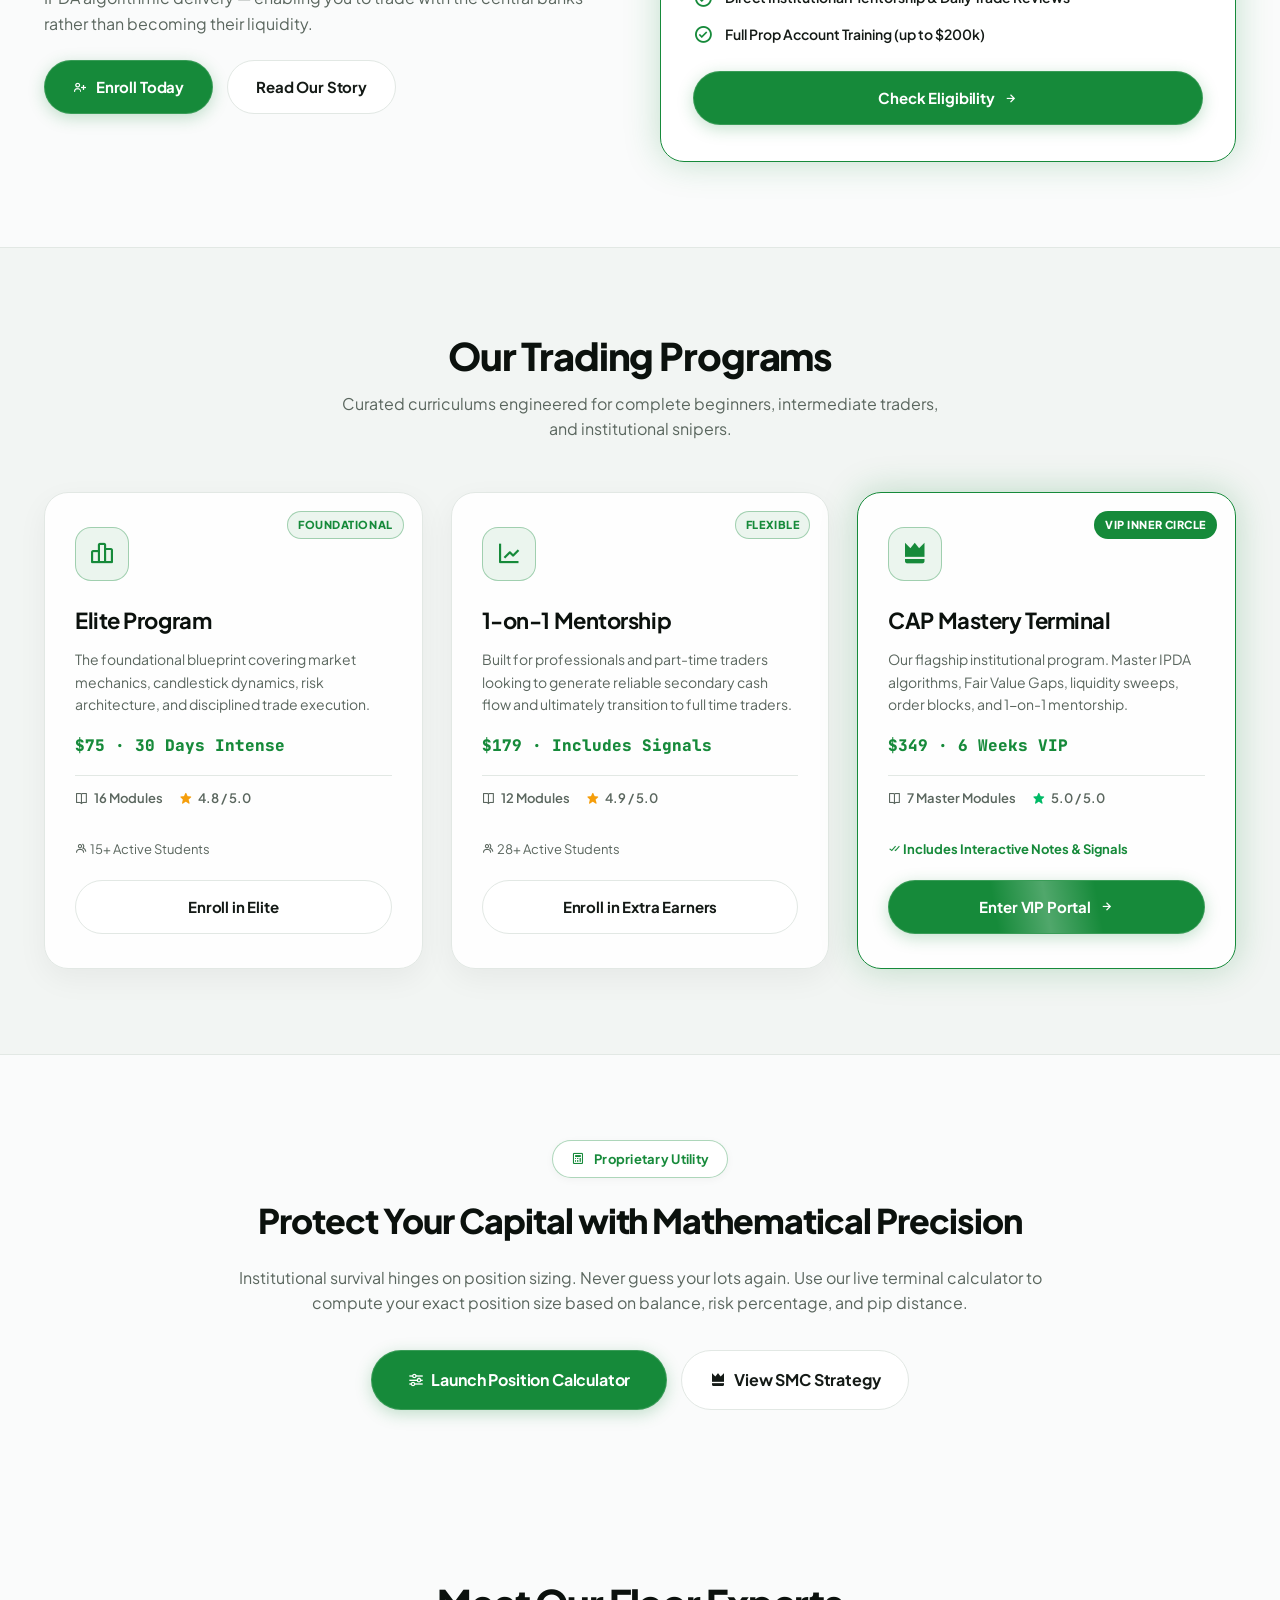
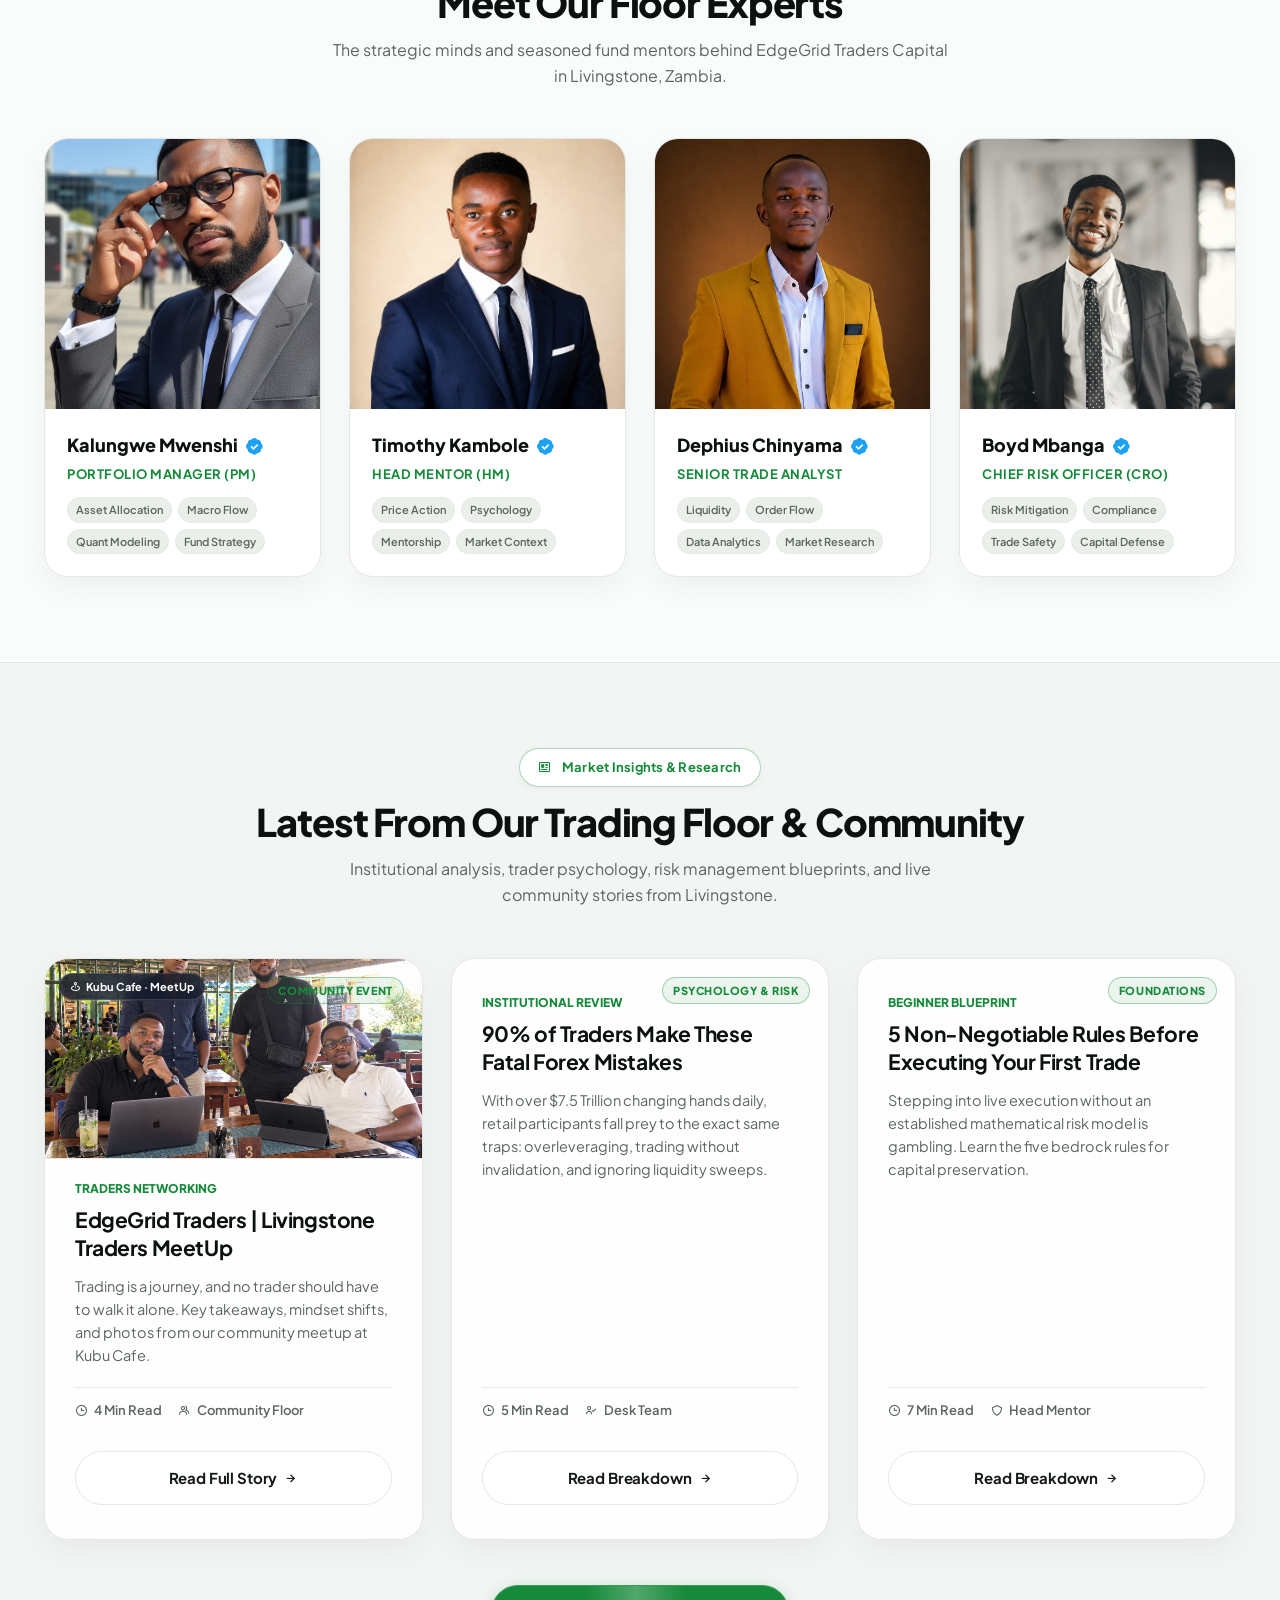
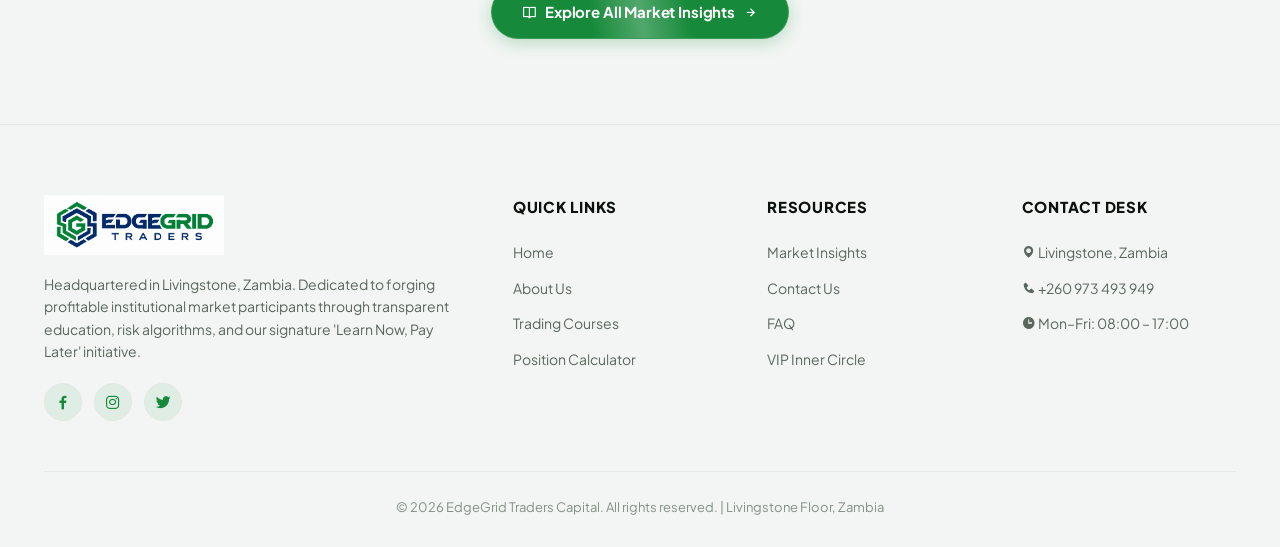
==== commit 907b47c4: "Update funded pathway name in index.html" ====
--- a/index.html
+++ b/index.html
@@ -97,7 +97,7 @@
             <h1 class="fade-up delay-1">Engineered for<br><span>Market Mastery & Wealth</span></h1>
             <p class="fade-up delay-2">Trade the global currency and indices markets with true algorithmic precision.
                 Gain direct access to Zambia's premier institutional mentors, Smart Money Concepts (SMC), and our
-                signature <b>'Learn Now, Trade Now'</b> funded pathway.</p>
+                signature <b>'Edge Mastery'</b> funded pathway.</p>
             <div class="btn-group fade-up delay-3">
                 <a href="#" onclick="openEnrollModal(); return false;" class="btn btn-primary btn-glow">
                     <i class='bx bx-shield-quarter'></i> Apply For Mentorship
